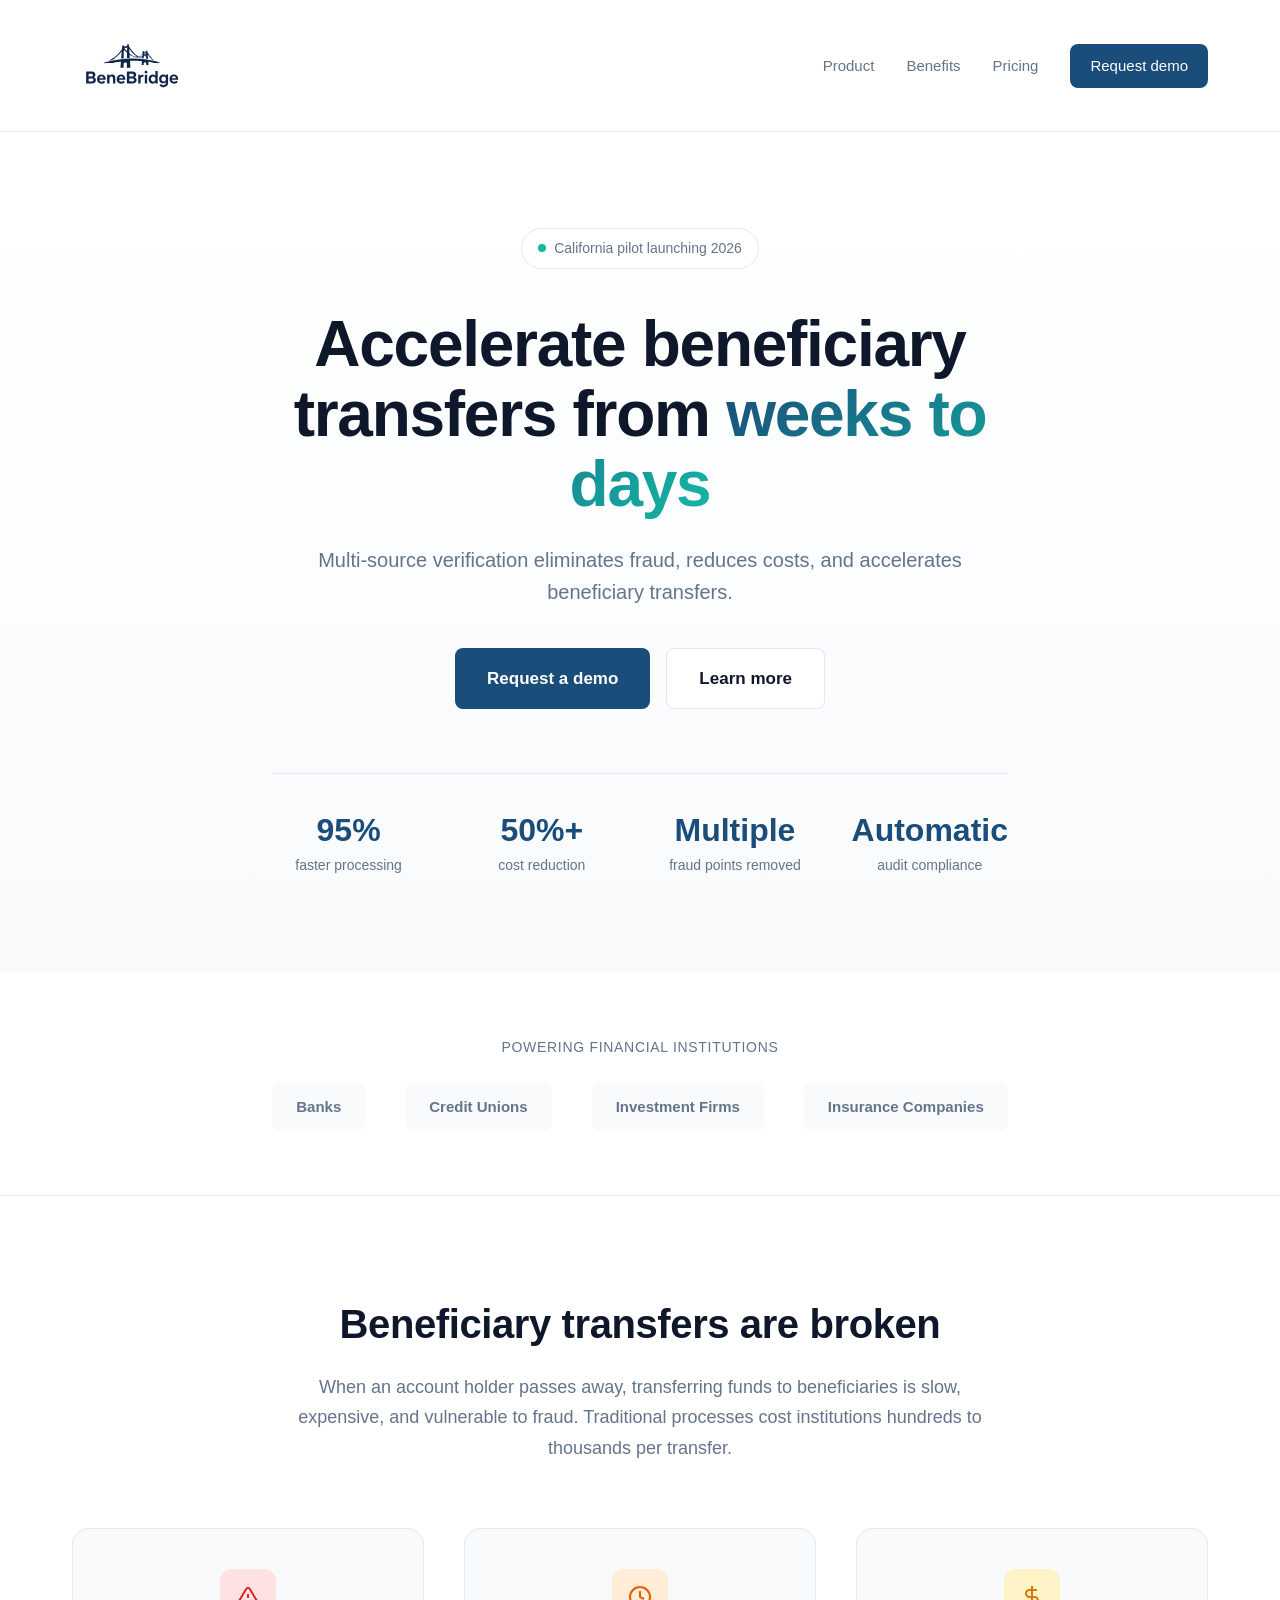
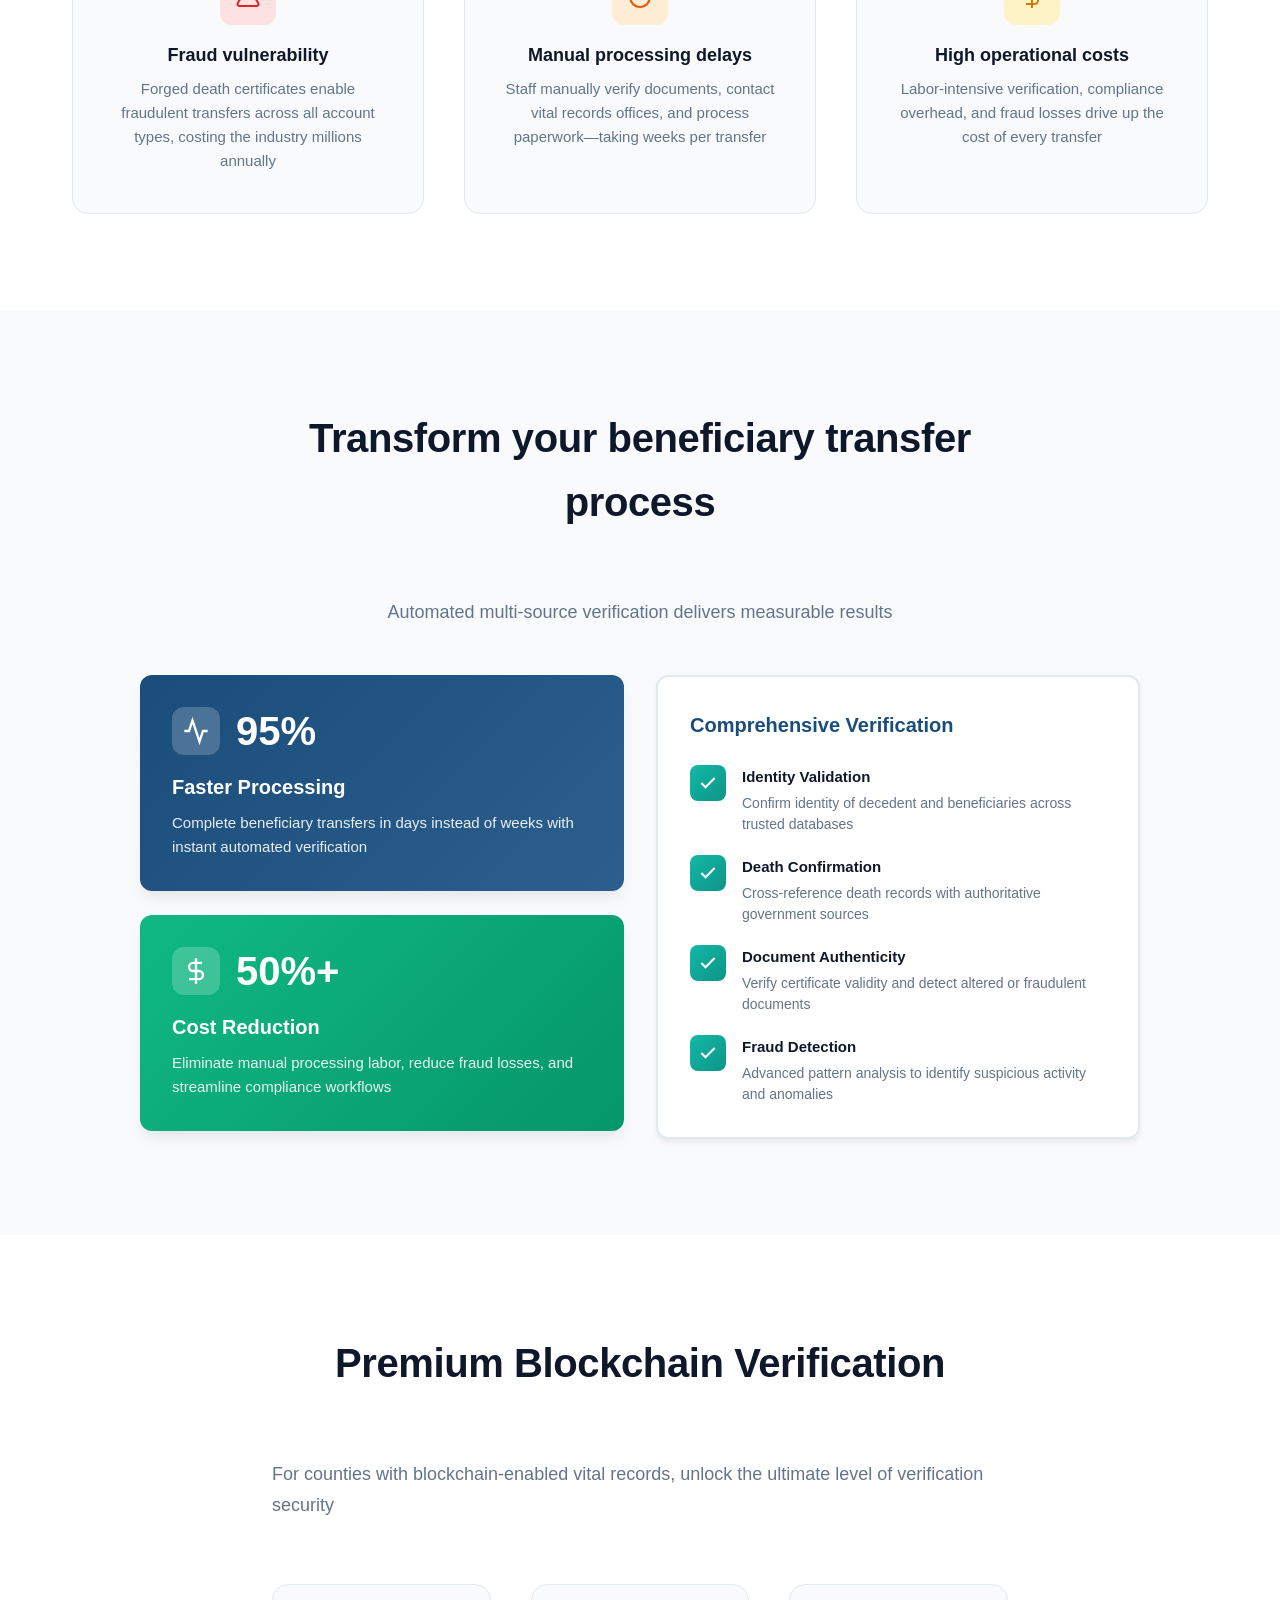
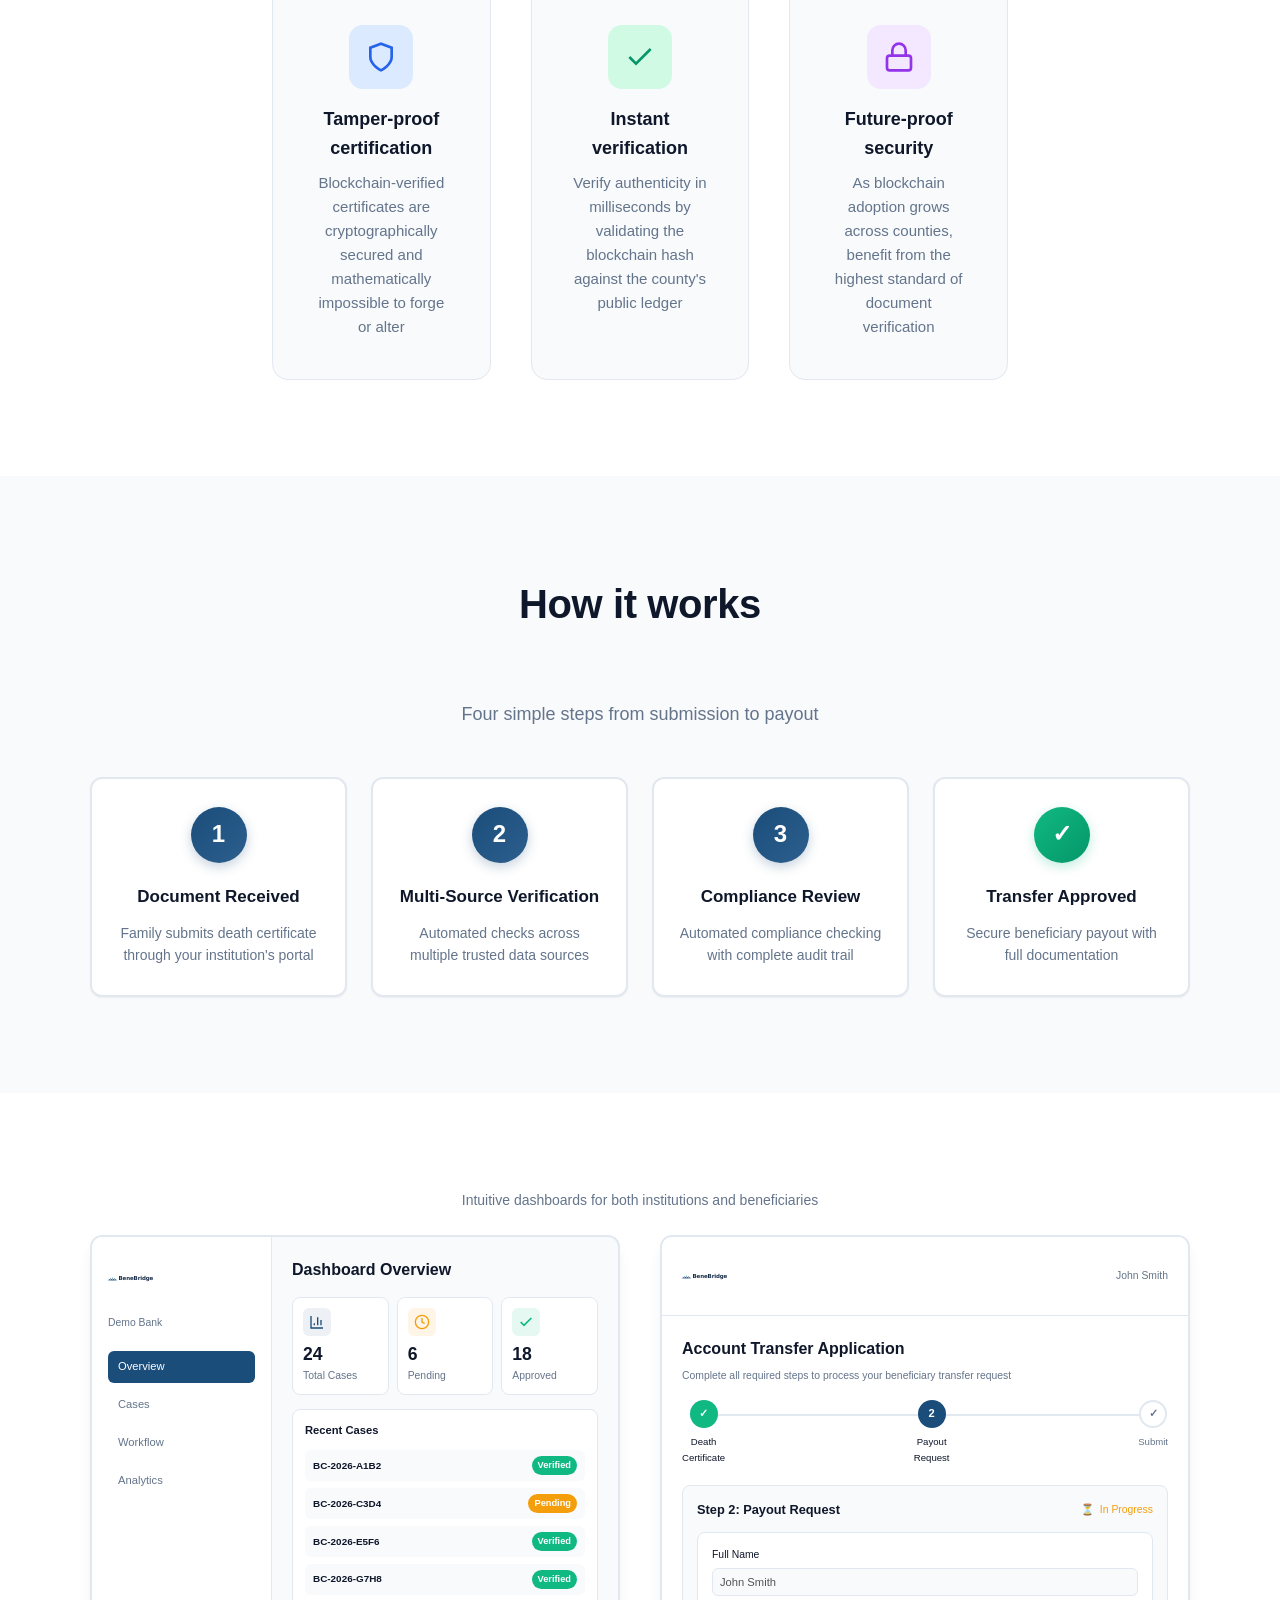
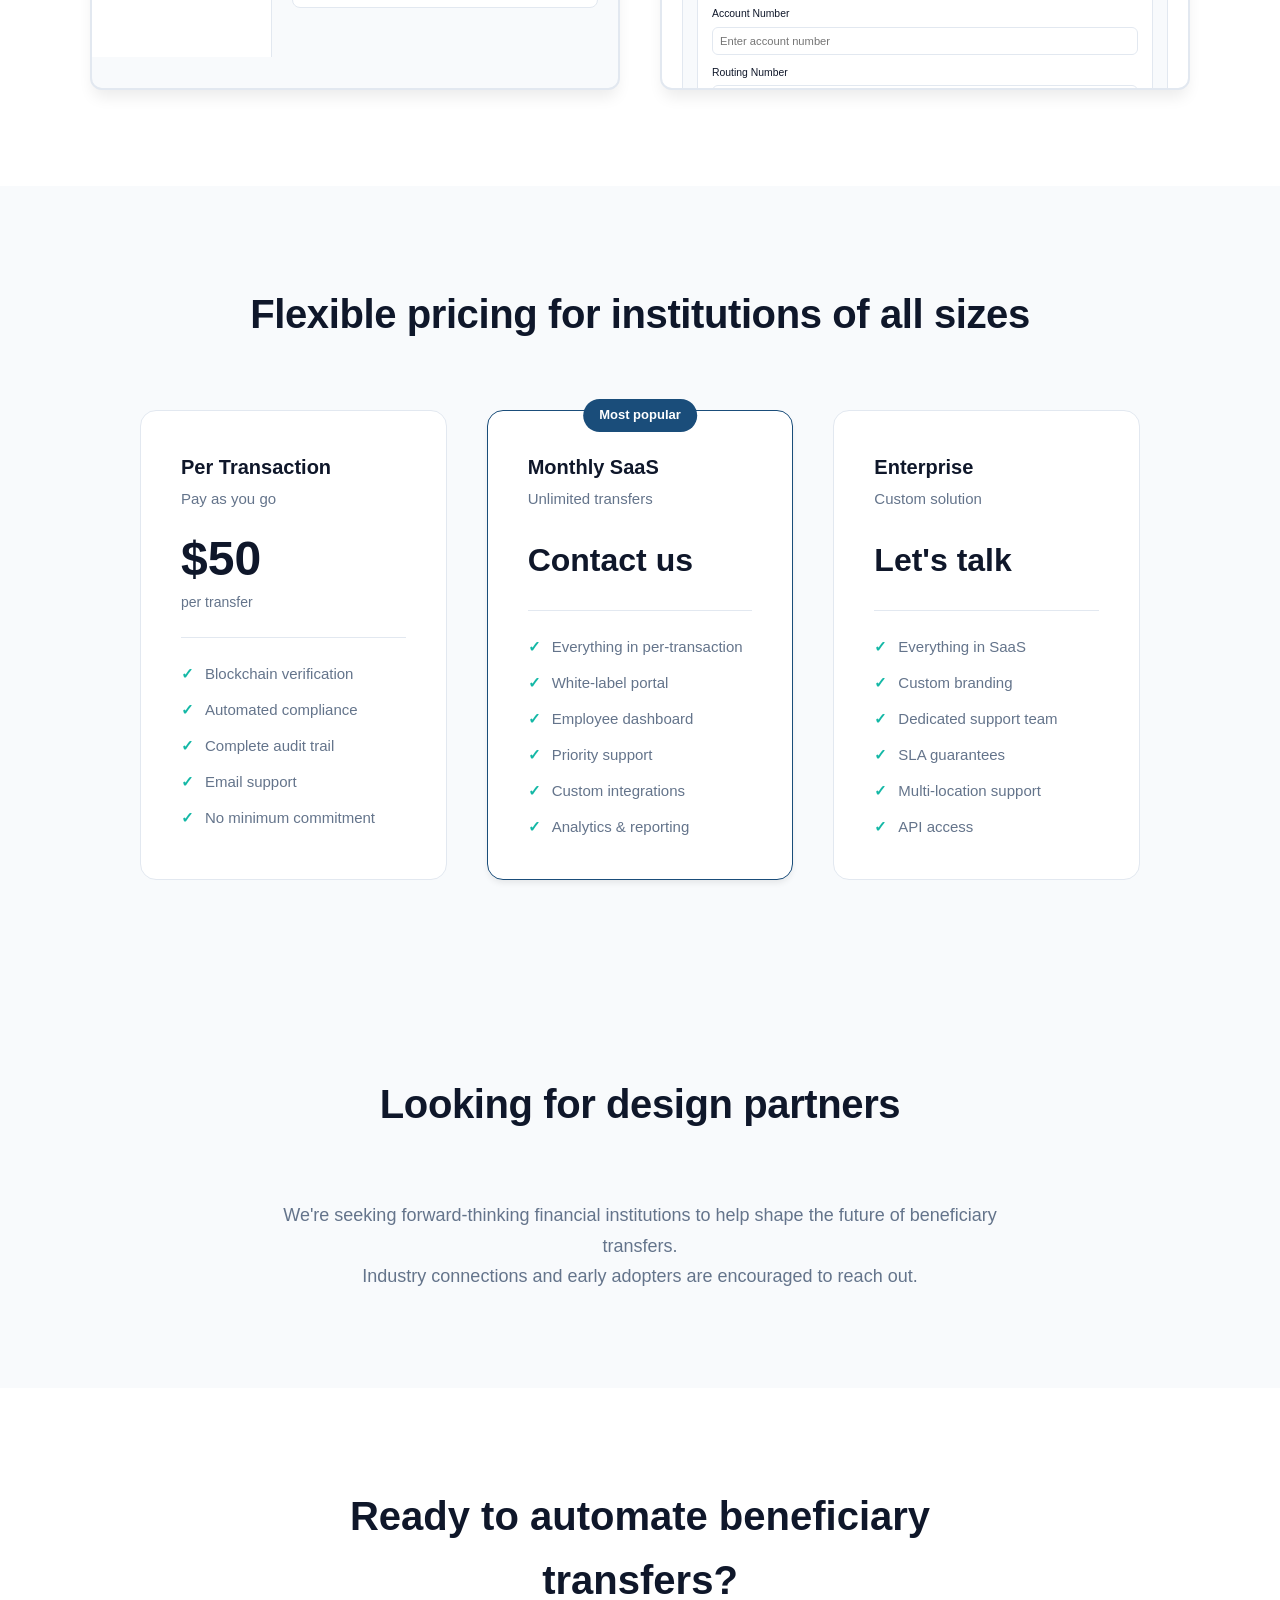
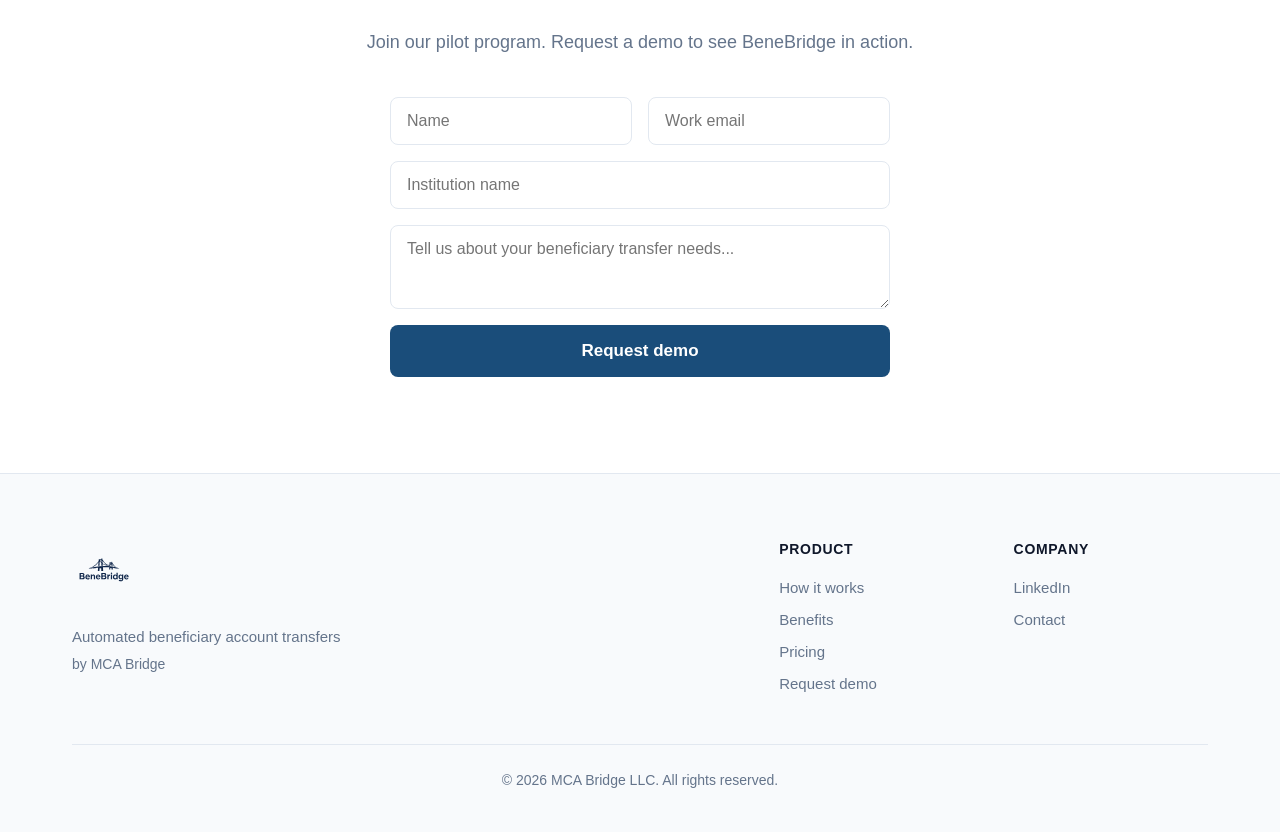
==== index.html @ 6b5f4aaf "Add mobile responsiveness and fix hero stats layout - Increased hero stats max-width to 1000px to ke" ====
<!DOCTYPE html>
<html lang="en">
<head>
    <meta charset="UTF-8">
    <meta name="viewport" content="width=device-width, initial-scale=1.0">
    <meta name="description" content="BeneBridge automates beneficiary account transfers for financial institutions using blockchain-verified death certificates. Eliminate fraud, reduce costs, accelerate transfers.">
    <title>BeneBridge - Automated Beneficiary Account Transfers</title>
    <link rel="stylesheet" href="style.css">
    <link rel="icon" type="image/svg+xml" href="benebridge-logo.svg">
</head>
<body>
    <!-- Modern Navigation -->
    <nav class="nav">
        <div class="nav-container">
            <a href="/" class="nav-logo">
                <img src="benebridge-full-logo.svg" alt="BeneBridge" height="120">
            </a>
            <div class="nav-links">
                <a href="#product">Product</a>
                <a href="#benefits">Benefits</a>
                <a href="#pricing">Pricing</a>
                <a href="#contact" class="nav-cta">Request demo</a>
            </div>
        </div>
    </nav>

    <!-- Hero Section -->
    <section class="hero">
        <div class="container-narrow">
            <div class="hero-badge">
                <span class="badge-dot"></span>
                California pilot launching 2026
            </div>
            <h1 class="hero-headline">
                Accelerate beneficiary transfers from <span class="gradient-text">weeks to days</span>
            </h1>
            <p class="hero-subheadline">
                Multi-source verification eliminates fraud, reduces costs, and accelerates beneficiary transfers.
            </p>
            <div class="hero-cta">
                <a href="#contact" class="btn btn-primary btn-large">Request a demo</a>
                <a href="#product" class="btn btn-secondary btn-large">Learn more</a>
            </div>

            <!-- Inline stats -->
            <div class="hero-stats">
                <div class="stat-item">
                    <div class="stat-value">95%</div>
                    <div class="stat-label">faster processing</div>
                </div>
                <div class="stat-item">
                    <div class="stat-value">50%+</div>
                    <div class="stat-label">cost reduction</div>
                </div>
                <div class="stat-item">
                    <div class="stat-value">Multiple</div>
                    <div class="stat-label">fraud points removed</div>
                </div>
                <div class="stat-item">
                    <div class="stat-value">Automatic</div>
                    <div class="stat-label">audit compliance</div>
                </div>
            </div>
        </div>
    </section>

    <!-- Social Proof / Logos -->
    <section class="social-proof">
        <div class="container">
            <p class="social-proof-label">Powering financial institutions</p>
            <div class="logo-grid">
                <div class="partner-logo">Banks</div>
                <div class="partner-logo">Credit Unions</div>
                <div class="partner-logo">Investment Firms</div>
                <div class="partner-logo">Insurance Companies</div>
            </div>
        </div>
    </section>

    <!-- Product Section -->
    <section id="product" class="section-product">
        <div class="container">
            <div class="section-header">
                <h2 class="section-title">Beneficiary transfers are broken</h2>
                <p class="section-subtitle">
                    When an account holder passes away, transferring funds to beneficiaries is slow, expensive, and vulnerable to fraud. Traditional processes cost institutions hundreds to thousands per transfer.
                </p>
            </div>

            <div class="feature-grid-modern">
                <div class="feature-modern">
                    <div class="icon-container icon-red">
                        <svg width="24" height="24" viewBox="0 0 24 24" fill="none" stroke="currentColor" stroke-width="2"><path d="M10.29 3.86L1.82 18a2 2 0 001.71 3h16.94a2 2 0 001.71-3L13.71 3.86a2 2 0 00-3.42 0z"/><line x1="12" y1="9" x2="12" y2="13"/><line x1="12" y1="17" x2="12.01" y2="17"/></svg>
                    </div>
                    <h3>Fraud vulnerability</h3>
                    <p>Forged death certificates enable fraudulent transfers across all account types, costing the industry millions annually</p>
                </div>
                <div class="feature-modern">
                    <div class="icon-container icon-orange">
                        <svg width="24" height="24" viewBox="0 0 24 24" fill="none" stroke="currentColor" stroke-width="2"><circle cx="12" cy="12" r="10"/><polyline points="12 6 12 12 16 14"/></svg>
                    </div>
                    <h3>Manual processing delays</h3>
                    <p>Staff manually verify documents, contact vital records offices, and process paperwork—taking weeks per transfer</p>
                </div>
                <div class="feature-modern">
                    <div class="icon-container icon-yellow">
                        <svg width="24" height="24" viewBox="0 0 24 24" fill="none" stroke="currentColor" stroke-width="2"><line x1="12" y1="1" x2="12" y2="23"/><path d="M17 5H9.5a3.5 3.5 0 000 7h5a3.5 3.5 0 010 7H6"/></svg>
                    </div>
                    <h3>High operational costs</h3>
                    <p>Labor-intensive verification, compliance overhead, and fraud losses drive up the cost of every transfer</p>
                </div>
            </div>
        </div>
    </section>


    <!-- Benefits Section -->
    <section id="benefits" class="section-how" style="background: #f8fafc;">
        <div class="container">
            <div style="text-align: center; max-width: 800px; margin: 0 auto 3rem;">
                <h2 class="section-title-center">Transform your beneficiary transfer process</h2>
                <p style="color: var(--color-text-secondary); font-size: 1.125rem; margin-top: 1rem;">Automated multi-source verification delivers measurable results</p>
            </div>

            <!-- Two-column benefits layout -->
            <div style="display: grid; grid-template-columns: 1fr 1fr; gap: 2rem; max-width: 1000px; margin: 0 auto;" class="benefits-two-col">
                <!-- Left column - Large stat cards -->
                <div style="display: flex; flex-direction: column; gap: 1.5rem;">
                    <div style="background: linear-gradient(135deg, #1a4d7a 0%, #2c5f8d 100%); padding: 2rem; border-radius: 12px; color: white; box-shadow: var(--shadow-lg);">
                        <div style="display: flex; align-items: center; gap: 1rem; margin-bottom: 1rem;">
                            <div style="width: 48px; height: 48px; background: rgba(255, 255, 255, 0.2); border-radius: 12px; display: flex; align-items: center; justify-content: center;">
                                <svg width="28" height="28" viewBox="0 0 24 24" fill="none" stroke="white" stroke-width="2">
                                    <polyline points="22 12 18 12 15 21 9 3 6 12 2 12"/>
                                </svg>
                            </div>
                            <div style="font-size: 2.5rem; font-weight: 700; line-height: 1;">95%</div>
                        </div>
                        <h3 style="font-size: 1.25rem; font-weight: 600; margin-bottom: 0.5rem;">Faster Processing</h3>
                        <p style="color: rgba(255, 255, 255, 0.9); font-size: 0.9375rem;">Complete beneficiary transfers in days instead of weeks with instant automated verification</p>
                    </div>

                    <div style="background: linear-gradient(135deg, #10b981 0%, #059669 100%); padding: 2rem; border-radius: 12px; color: white; box-shadow: var(--shadow-lg);">
                        <div style="display: flex; align-items: center; gap: 1rem; margin-bottom: 1rem;">
                            <div style="width: 48px; height: 48px; background: rgba(255, 255, 255, 0.2); border-radius: 12px; display: flex; align-items: center; justify-content: center;">
                                <svg width="28" height="28" viewBox="0 0 24 24" fill="none" stroke="white" stroke-width="2">
                                    <line x1="12" y1="1" x2="12" y2="23"/><path d="M17 5H9.5a3.5 3.5 0 000 7h5a3.5 3.5 0 010 7H6"/>
                                </svg>
                            </div>
                            <div style="font-size: 2.5rem; font-weight: 700; line-height: 1;">50%+</div>
                        </div>
                        <h3 style="font-size: 1.25rem; font-weight: 600; margin-bottom: 0.5rem;">Cost Reduction</h3>
                        <p style="color: rgba(255, 255, 255, 0.9); font-size: 0.9375rem;">Eliminate manual processing labor, reduce fraud losses, and streamline compliance workflows</p>
                    </div>
                </div>

                <!-- Right column - Feature breakdown -->
                <div style="background: white; border: 2px solid var(--color-border); border-radius: 12px; padding: 2rem; box-shadow: var(--shadow-md);">
                    <h3 style="font-size: 1.25rem; font-weight: 700; color: var(--color-primary); margin-bottom: 1.5rem;">Comprehensive Verification</h3>
                    <div style="display: flex; flex-direction: column; gap: 1.25rem;">
                        <div style="display: flex; gap: 1rem;">
                            <div style="flex-shrink: 0; width: 36px; height: 36px; background: linear-gradient(135deg, #14b8a6 0%, #0d9488 100%); border-radius: 8px; display: flex; align-items: center; justify-content: center;">
                                <svg width="20" height="20" viewBox="0 0 24 24" fill="none" stroke="white" stroke-width="2.5">
                                    <polyline points="20 6 9 17 4 12"/>
                                </svg>
                            </div>
                            <div>
                                <h4 style="font-size: 0.9375rem; font-weight: 600; color: var(--color-text); margin-bottom: 0.25rem;">Identity Validation</h4>
                                <p style="font-size: 0.875rem; color: var(--color-text-secondary); line-height: 1.5;">Confirm identity of decedent and beneficiaries across trusted databases</p>
                            </div>
                        </div>
                        <div style="display: flex; gap: 1rem;">
                            <div style="flex-shrink: 0; width: 36px; height: 36px; background: linear-gradient(135deg, #14b8a6 0%, #0d9488 100%); border-radius: 8px; display: flex; align-items: center; justify-content: center;">
                                <svg width="20" height="20" viewBox="0 0 24 24" fill="none" stroke="white" stroke-width="2.5">
                                    <polyline points="20 6 9 17 4 12"/>
                                </svg>
                            </div>
                            <div>
                                <h4 style="font-size: 0.9375rem; font-weight: 600; color: var(--color-text); margin-bottom: 0.25rem;">Death Confirmation</h4>
                                <p style="font-size: 0.875rem; color: var(--color-text-secondary); line-height: 1.5;">Cross-reference death records with authoritative government sources</p>
                            </div>
                        </div>
                        <div style="display: flex; gap: 1rem;">
                            <div style="flex-shrink: 0; width: 36px; height: 36px; background: linear-gradient(135deg, #14b8a6 0%, #0d9488 100%); border-radius: 8px; display: flex; align-items: center; justify-content: center;">
                                <svg width="20" height="20" viewBox="0 0 24 24" fill="none" stroke="white" stroke-width="2.5">
                                    <polyline points="20 6 9 17 4 12"/>
                                </svg>
                            </div>
                            <div>
                                <h4 style="font-size: 0.9375rem; font-weight: 600; color: var(--color-text); margin-bottom: 0.25rem;">Document Authenticity</h4>
                                <p style="font-size: 0.875rem; color: var(--color-text-secondary); line-height: 1.5;">Verify certificate validity and detect altered or fraudulent documents</p>
                            </div>
                        </div>
                        <div style="display: flex; gap: 1rem;">
                            <div style="flex-shrink: 0; width: 36px; height: 36px; background: linear-gradient(135deg, #14b8a6 0%, #0d9488 100%); border-radius: 8px; display: flex; align-items: center; justify-content: center;">
                                <svg width="20" height="20" viewBox="0 0 24 24" fill="none" stroke="white" stroke-width="2.5">
                                    <polyline points="20 6 9 17 4 12"/>
                                </svg>
                            </div>
                            <div>
                                <h4 style="font-size: 0.9375rem; font-weight: 600; color: var(--color-text); margin-bottom: 0.25rem;">Fraud Detection</h4>
                                <p style="font-size: 0.875rem; color: var(--color-text-secondary); line-height: 1.5;">Advanced pattern analysis to identify suspicious activity and anomalies</p>
                            </div>
                        </div>
                    </div>
                </div>
            </div>
        </div>
    </section>

    <!-- Premium Blockchain Section -->
    <section class="section-how">
        <div class="container-narrow">
            <h2 class="section-title-center">Premium Blockchain Verification</h2>
            <p class="section-subtitle-center" style="margin-bottom: var(--space-xl);">
                For counties with blockchain-enabled vital records, unlock the ultimate level of verification security
            </p>
            <div class="benefits-grid-3col">
                <div class="benefit-card">
                    <div class="icon-container-lg icon-blue">
                        <svg width="32" height="32" viewBox="0 0 24 24" fill="none" stroke="currentColor" stroke-width="2"><path d="M12 22s8-4 8-10V5l-8-3-8 3v7c0 6 8 10 8 10z"/></svg>
                    </div>
                    <h3>Tamper-proof certification</h3>
                    <p>Blockchain-verified certificates are cryptographically secured and mathematically impossible to forge or alter</p>
                </div>
                <div class="benefit-card">
                    <div class="icon-container-lg icon-green">
                        <svg width="32" height="32" viewBox="0 0 24 24" fill="none" stroke="currentColor" stroke-width="2"><polyline points="20 6 9 17 4 12"/></svg>
                    </div>
                    <h3>Instant verification</h3>
                    <p>Verify authenticity in milliseconds by validating the blockchain hash against the county's public ledger</p>
                </div>
                <div class="benefit-card">
                    <div class="icon-container-lg icon-purple">
                        <svg width="32" height="32" viewBox="0 0 24 24" fill="none" stroke="currentColor" stroke-width="2"><rect x="3" y="11" width="18" height="11" rx="2" ry="2"/><path d="M7 11V7a5 5 0 0110 0v4"/></svg>
                    </div>
                    <h3>Future-proof security</h3>
                    <p>As blockchain adoption grows across counties, benefit from the highest standard of document verification</p>
                </div>
            </div>
        </div>
    </section>

    <!-- How It Works -->
    <section class="section-workflow">
        <div class="container">
            <h2 class="section-title-center">How it works</h2>
            <p style="text-align: center; color: var(--color-text-secondary); font-size: 1.125rem; margin: 1rem auto 3rem; max-width: 700px;">Four simple steps from submission to payout</p>

            <div style="display: grid; grid-template-columns: repeat(4, 1fr); gap: 1.5rem; max-width: 1100px; margin: 0 auto;" class="workflow-grid">
                <!-- Step 1 -->
                <div style="background: white; border: 2px solid var(--color-border); border-radius: 12px; padding: 1.75rem 1.5rem; text-align: center; box-shadow: var(--shadow-sm);">
                    <div style="width: 56px; height: 56px; background: linear-gradient(135deg, #1a4d7a 0%, #2c5f8d 100%); color: white; border-radius: 50%; display: flex; align-items: center; justify-content: center; font-size: 1.5rem; font-weight: 700; margin: 0 auto 1.25rem; box-shadow: 0 4px 12px rgba(26, 77, 122, 0.25);">1</div>
                    <h3 style="font-size: 1.0625rem; font-weight: 600; color: var(--color-text); margin-bottom: 0.75rem;">Document Received</h3>
                    <p style="font-size: 0.875rem; color: var(--color-text-secondary); line-height: 1.6;">Family submits death certificate through your institution's portal</p>
                </div>

                <!-- Step 2 -->
                <div style="background: white; border: 2px solid var(--color-border); border-radius: 12px; padding: 1.75rem 1.5rem; text-align: center; box-shadow: var(--shadow-sm);">
                    <div style="width: 56px; height: 56px; background: linear-gradient(135deg, #1a4d7a 0%, #2c5f8d 100%); color: white; border-radius: 50%; display: flex; align-items: center; justify-content: center; font-size: 1.5rem; font-weight: 700; margin: 0 auto 1.25rem; box-shadow: 0 4px 12px rgba(26, 77, 122, 0.25);">2</div>
                    <h3 style="font-size: 1.0625rem; font-weight: 600; color: var(--color-text); margin-bottom: 0.75rem;">Multi-Source Verification</h3>
                    <p style="font-size: 0.875rem; color: var(--color-text-secondary); line-height: 1.6;">Automated checks across multiple trusted data sources</p>
                </div>

                <!-- Step 3 -->
                <div style="background: white; border: 2px solid var(--color-border); border-radius: 12px; padding: 1.75rem 1.5rem; text-align: center; box-shadow: var(--shadow-sm);">
                    <div style="width: 56px; height: 56px; background: linear-gradient(135deg, #1a4d7a 0%, #2c5f8d 100%); color: white; border-radius: 50%; display: flex; align-items: center; justify-content: center; font-size: 1.5rem; font-weight: 700; margin: 0 auto 1.25rem; box-shadow: 0 4px 12px rgba(26, 77, 122, 0.25);">3</div>
                    <h3 style="font-size: 1.0625rem; font-weight: 600; color: var(--color-text); margin-bottom: 0.75rem;">Compliance Review</h3>
                    <p style="font-size: 0.875rem; color: var(--color-text-secondary); line-height: 1.6;">Automated compliance checking with complete audit trail</p>
                </div>

                <!-- Step 4 -->
                <div style="background: white; border: 2px solid var(--color-border); border-radius: 12px; padding: 1.75rem 1.5rem; text-align: center; box-shadow: var(--shadow-sm);">
                    <div style="width: 56px; height: 56px; background: linear-gradient(135deg, #10b981 0%, #059669 100%); color: white; border-radius: 50%; display: flex; align-items: center; justify-content: center; font-size: 1.5rem; font-weight: 700; margin: 0 auto 1.25rem; box-shadow: 0 4px 12px rgba(16, 185, 129, 0.25);">✓</div>
                    <h3 style="font-size: 1.0625rem; font-weight: 600; color: var(--color-text); margin-bottom: 0.75rem;">Transfer Approved</h3>
                    <p style="font-size: 0.875rem; color: var(--color-text-secondary); line-height: 1.6;">Secure beneficiary payout with full documentation</p>
                </div>
            </div>
        </div>
    </section>

    <!-- Dashboard Preview Section -->
    <section style="background: white; padding: var(--space-2xl) 0;">
        <div class="container">
            <p style="text-align: center; color: var(--color-text-secondary); font-size: 0.875rem; margin-bottom: 24px;">Intuitive dashboards for both institutions and beneficiaries</p>
                <div style="display: grid; grid-template-columns: 1fr 1fr; gap: 40px; max-width: 1100px; margin: 0 auto;" class="dashboard-preview-grid">

                    <!-- Institution Dashboard Preview -->
                    <div style="background: #f8fafc; border: 2px solid var(--color-border); border-radius: 12px; overflow: hidden; box-shadow: var(--shadow-lg);">
                        <!-- Sidebar -->
                        <div style="display: flex; height: 420px;">
                            <div style="width: 180px; background: white; border-right: 1px solid var(--color-border); padding: 16px; display: flex; flex-direction: column;">
                                <div style="margin-bottom: 20px;">
                                    <img src="benebridge-logo.svg" alt="Logo" style="width: 50px; height: 50px; margin-bottom: 4px;">
                                    <div style="font-size: 0.65rem; color: #64748b;">Demo Bank</div>
                                </div>
                                <div style="flex: 1; display: flex; flex-direction: column; gap: 6px;">
                                    <div style="padding: 7px 10px; background: #1a4d7a; color: white; border-radius: 6px; font-size: 0.7rem; font-weight: 500;">Overview</div>
                                    <div style="padding: 7px 10px; color: #64748b; font-size: 0.7rem;">Cases</div>
                                    <div style="padding: 7px 10px; color: #64748b; font-size: 0.7rem;">Workflow</div>
                                    <div style="padding: 7px 10px; color: #64748b; font-size: 0.7rem;">Analytics</div>
                                </div>
                            </div>

                            <!-- Main Content -->
                            <div style="flex: 1; padding: 20px; overflow: hidden;">
                                <h4 style="font-size: 1rem; font-weight: 700; color: var(--color-text); margin-bottom: 14px;">Dashboard Overview</h4>

                                <!-- Stats Grid -->
                                <div style="display: grid; grid-template-columns: 1fr 1fr 1fr; gap: 8px; margin-bottom: 14px;">
                                    <div style="background: white; padding: 10px; border-radius: 8px; border: 1px solid var(--color-border);">
                                        <div style="display: flex; align-items: center; gap: 6px; margin-bottom: 4px;">
                                            <div style="width: 28px; height: 28px; background: rgba(26, 77, 122, 0.08); border-radius: 6px; display: flex; align-items: center; justify-content: center;">
                                                <svg width="16" height="16" viewBox="0 0 24 24" fill="none" stroke="#1a4d7a" stroke-width="2">
                                                    <path d="M3 3v18h18"/><path d="M18 17V9"/><path d="M13 17V5"/><path d="M8 17v-3"/>
                                                </svg>
                                            </div>
                                        </div>
                                        <div style="font-size: 1.1rem; font-weight: 700; color: var(--color-text);">24</div>
                                        <div style="font-size: 0.65rem; color: var(--color-text-secondary);">Total Cases</div>
                                    </div>
                                    <div style="background: white; padding: 10px; border-radius: 8px; border: 1px solid var(--color-border);">
                                        <div style="display: flex; align-items: center; gap: 6px; margin-bottom: 4px;">
                                            <div style="width: 28px; height: 28px; background: rgba(245, 158, 11, 0.1); border-radius: 6px; display: flex; align-items: center; justify-content: center;">
                                                <svg width="16" height="16" viewBox="0 0 24 24" fill="none" stroke="#f59e0b" stroke-width="2">
                                                    <circle cx="12" cy="12" r="10"/><polyline points="12 6 12 12 16 14"/>
                                                </svg>
                                            </div>
                                        </div>
                                        <div style="font-size: 1.1rem; font-weight: 700; color: var(--color-text);">6</div>
                                        <div style="font-size: 0.65rem; color: var(--color-text-secondary);">Pending</div>
                                    </div>
                                    <div style="background: white; padding: 10px; border-radius: 8px; border: 1px solid var(--color-border);">
                                        <div style="display: flex; align-items: center; gap: 6px; margin-bottom: 4px;">
                                            <div style="width: 28px; height: 28px; background: rgba(16, 185, 129, 0.1); border-radius: 6px; display: flex; align-items: center; justify-content: center;">
                                                <svg width="16" height="16" viewBox="0 0 24 24" fill="none" stroke="#10b981" stroke-width="2.5">
                                                    <polyline points="20 6 9 17 4 12"/>
                                                </svg>
                                            </div>
                                        </div>
                                        <div style="font-size: 1.1rem; font-weight: 700; color: var(--color-text);">18</div>
                                        <div style="font-size: 0.65rem; color: var(--color-text-secondary);">Approved</div>
                                    </div>
                                </div>

                                <!-- Case List -->
                                <div style="background: white; border: 1px solid var(--color-border); border-radius: 8px; padding: 12px;">
                                    <div style="font-size: 0.7rem; font-weight: 600; color: var(--color-text); margin-bottom: 10px;">Recent Cases</div>
                                    <div style="display: flex; flex-direction: column; gap: 7px;">
                                        <div style="padding: 6px 8px; background: var(--color-bg-secondary); border-radius: 6px; display: flex; justify-content: space-between; align-items: center; gap: 8px;">
                                            <div style="font-size: 0.62rem; font-weight: 600; color: var(--color-text); white-space: nowrap; overflow: hidden; text-overflow: ellipsis; flex-shrink: 1;">BC-2026-A1B2</div>
                                            <div style="background: #10b981; color: white; padding: 2px 6px; border-radius: 10px; font-size: 0.58rem; font-weight: 600; white-space: nowrap; flex-shrink: 0;">Verified</div>
                                        </div>
                                        <div style="padding: 6px 8px; background: var(--color-bg-secondary); border-radius: 6px; display: flex; justify-content: space-between; align-items: center; gap: 8px;">
                                            <div style="font-size: 0.62rem; font-weight: 600; color: var(--color-text); white-space: nowrap; overflow: hidden; text-overflow: ellipsis; flex-shrink: 1;">BC-2026-C3D4</div>
                                            <div style="background: #f59e0b; color: white; padding: 2px 6px; border-radius: 10px; font-size: 0.58rem; font-weight: 600; white-space: nowrap; flex-shrink: 0;">Pending</div>
                                        </div>
                                        <div style="padding: 6px 8px; background: var(--color-bg-secondary); border-radius: 6px; display: flex; justify-content: space-between; align-items: center; gap: 8px;">
                                            <div style="font-size: 0.62rem; font-weight: 600; color: var(--color-text); white-space: nowrap; overflow: hidden; text-overflow: ellipsis; flex-shrink: 1;">BC-2026-E5F6</div>
                                            <div style="background: #10b981; color: white; padding: 2px 6px; border-radius: 10px; font-size: 0.58rem; font-weight: 600; white-space: nowrap; flex-shrink: 0;">Verified</div>
                                        </div>
                                        <div style="padding: 6px 8px; background: var(--color-bg-secondary); border-radius: 6px; display: flex; justify-content: space-between; align-items: center; gap: 8px;">
                                            <div style="font-size: 0.62rem; font-weight: 600; color: var(--color-text); white-space: nowrap; overflow: hidden; text-overflow: ellipsis; flex-shrink: 1;">BC-2026-G7H8</div>
                                            <div style="background: #10b981; color: white; padding: 2px 6px; border-radius: 10px; font-size: 0.58rem; font-weight: 600; white-space: nowrap; flex-shrink: 0;">Verified</div>
                                        </div>
                                    </div>
                                </div>
                            </div>
                        </div>
                    </div>

                    <!-- Beneficiary Portal Preview -->
                    <div style="background: white; border: 2px solid var(--color-border); border-radius: 12px; overflow: hidden; box-shadow: var(--shadow-lg);">
                        <!-- Header -->
                        <div style="background: white; border-bottom: 1px solid var(--color-border); padding: 14px 20px; display: flex; justify-content: space-between; align-items: center;">
                            <img src="benebridge-logo.svg" alt="Logo" style="width: 50px; height: 50px;">
                            <div style="font-size: 0.65rem; color: var(--color-text-secondary);">John Smith</div>
                        </div>

                        <!-- Main Content -->
                        <div style="padding: 20px; height: 372px; overflow: hidden;">
                            <h4 style="font-size: 1rem; font-weight: 700; color: var(--color-text); margin-bottom: 6px;">Account Transfer Application</h4>
                            <p style="font-size: 0.65rem; color: var(--color-text-secondary); margin-bottom: 16px;">Complete all required steps to process your beneficiary transfer request</p>

                            <!-- Progress Steps -->
                            <div style="display: flex; justify-content: space-between; margin-bottom: 20px; position: relative;">
                                <div style="position: absolute; top: 14px; left: 16px; right: 16px; height: 2px; background: var(--color-border); z-index: 0;"></div>
                                <div style="display: flex; flex-direction: column; align-items: center; position: relative; z-index: 1;">
                                    <div style="width: 28px; height: 28px; background: #10b981; border-radius: 50%; display: flex; align-items: center; justify-content: center; color: white; font-size: 0.7rem; font-weight: 600; margin-bottom: 6px;">✓</div>
                                    <div style="font-size: 0.6rem; color: var(--color-text); text-align: center; font-weight: 500;">Death<br>Certificate</div>
                                </div>
                                <div style="display: flex; flex-direction: column; align-items: center; position: relative; z-index: 1;">
                                    <div style="width: 28px; height: 28px; background: #1a4d7a; border-radius: 50%; display: flex; align-items: center; justify-content: center; color: white; font-size: 0.7rem; font-weight: 600; margin-bottom: 6px;">2</div>
                                    <div style="font-size: 0.6rem; color: var(--color-text); text-align: center; font-weight: 500;">Payout<br>Request</div>
                                </div>
                                <div style="display: flex; flex-direction: column; align-items: center; position: relative; z-index: 1;">
                                    <div style="width: 28px; height: 28px; background: white; border: 2px solid var(--color-border); border-radius: 50%; display: flex; align-items: center; justify-content: center; color: var(--color-text-secondary); font-size: 0.7rem; font-weight: 600; margin-bottom: 6px;">✓</div>
                                    <div style="font-size: 0.6rem; color: var(--color-text-secondary); text-align: center;">Submit</div>
                                </div>
                            </div>

                            <!-- Form Section -->
                            <div style="background: var(--color-bg-secondary); border: 1px solid var(--color-border); border-radius: 8px; padding: 14px;">
                                <div style="display: flex; justify-content: space-between; align-items: center; margin-bottom: 12px;">
                                    <div style="font-size: 0.8rem; font-weight: 600; color: var(--color-text);">Step 2: Payout Request</div>
                                    <div style="display: flex; align-items: center; gap: 6px; color: #f59e0b; font-size: 0.65rem;">
                                        <span>⏳</span>
                                        <span>In Progress</span>
                                    </div>
                                </div>

                                <!-- Form Fields -->
                                <div style="background: white; border: 1px solid var(--color-border); border-radius: 8px; padding: 14px;">
                                    <div style="margin-bottom: 10px;">
                                        <label style="display: block; font-size: 0.65rem; font-weight: 500; color: var(--color-text); margin-bottom: 4px;">Full Name</label>
                                        <input type="text" value="John Smith" style="width: 100%; padding: 7px; border: 1px solid var(--color-border); border-radius: 6px; font-size: 0.7rem; background: var(--color-bg-secondary);" disabled>
                                    </div>
                                    <div style="margin-bottom: 10px;">
                                        <label style="display: block; font-size: 0.65rem; font-weight: 500; color: var(--color-text); margin-bottom: 4px;">Account Number</label>
                                        <input type="text" placeholder="Enter account number" style="width: 100%; padding: 7px; border: 1px solid var(--color-border); border-radius: 6px; font-size: 0.7rem;">
                                    </div>
                                    <div style="margin-bottom: 10px;">
                                        <label style="display: block; font-size: 0.65rem; font-weight: 500; color: var(--color-text); margin-bottom: 4px;">Routing Number</label>
                                        <input type="text" placeholder="Enter routing number" style="width: 100%; padding: 7px; border: 1px solid var(--color-border); border-radius: 6px; font-size: 0.7rem;">
                                    </div>
                                    <button style="width: 100%; background: #1a4d7a; color: white; border: none; padding: 8px; border-radius: 6px; font-size: 0.7rem; font-weight: 600; margin-top: 6px;">Continue</button>
                                </div>
                            </div>
                        </div>
                    </div>
                </div>
            </div>
        </div>
    </section>

    <!-- Pricing -->
    <section id="pricing" class="section-pricing">
        <div class="container">
            <h2 class="section-title-center">Flexible pricing for institutions of all sizes</h2>
            <div class="pricing-modern">
                <div class="price-card">
                    <div class="price-header">
                        <h3>Per Transaction</h3>
                        <p class="price-description">Pay as you go</p>
                    </div>
                    <div class="price-amount">
                        <span class="price-number">$50</span>
                        <span class="price-period">per transfer</span>
                    </div>
                    <ul class="price-features">
                        <li>Blockchain verification</li>
                        <li>Automated compliance</li>
                        <li>Complete audit trail</li>
                        <li>Email support</li>
                        <li>No minimum commitment</li>
                    </ul>
                </div>

                <div class="price-card price-card-featured">
                    <div class="price-badge">Most popular</div>
                    <div class="price-header">
                        <h3>Monthly SaaS</h3>
                        <p class="price-description">Unlimited transfers</p>
                    </div>
                    <div class="price-amount">
                        <span class="price-number-custom">Contact us</span>
                    </div>
                    <ul class="price-features">
                        <li>Everything in per-transaction</li>
                        <li>White-label portal</li>
                        <li>Employee dashboard</li>
                        <li>Priority support</li>
                        <li>Custom integrations</li>
                        <li>Analytics & reporting</li>
                    </ul>
                </div>

                <div class="price-card">
                    <div class="price-header">
                        <h3>Enterprise</h3>
                        <p class="price-description">Custom solution</p>
                    </div>
                    <div class="price-amount">
                        <span class="price-number-custom">Let's talk</span>
                    </div>
                    <ul class="price-features">
                        <li>Everything in SaaS</li>
                        <li>Custom branding</li>
                        <li>Dedicated support team</li>
                        <li>SLA guarantees</li>
                        <li>Multi-location support</li>
                        <li>API access</li>
                    </ul>
                </div>
            </div>
        </div>
    </section>

    <!-- Design Partners Section -->
    <section class="section-partners">
        <div class="container-narrow">
            <h2 class="section-title-center">Looking for design partners</h2>
            <p class="section-subtitle-center">
                We're seeking forward-thinking financial institutions to help shape the future of beneficiary transfers.<br>
                Industry connections and early adopters are encouraged to reach out.
            </p>
        </div>
    </section>

    <!-- CTA Section -->
    <section id="contact" class="section-cta">
        <div class="container-narrow">
            <div class="cta-content">
                <h2>Ready to automate beneficiary transfers?</h2>
                <p>Join our pilot program. Request a demo to see BeneBridge in action.</p>
                <form class="contact-form-modern" id="contactForm" name="contact" netlify>
                    <input type="hidden" name="form-name" value="contact">
                    <div class="form-grid">
                        <input type="text" name="name" placeholder="Name" required>
                        <input type="email" name="email" placeholder="Work email" required>
                    </div>
                    <input type="text" name="institution" placeholder="Institution name" required>
                    <textarea name="message" placeholder="Tell us about your beneficiary transfer needs..." rows="3"></textarea>
                    <button type="submit" class="btn btn-primary btn-large btn-full">Request demo</button>
                </form>
                <div id="formSuccess" class="form-success" style="display: none;">
                    ✓ Thank you! We'll be in touch soon.
                </div>
            </div>
        </div>
    </section>

    <!-- Footer -->
    <footer class="footer-modern">
        <div class="container">
            <div class="footer-grid">
                <div class="footer-brand">
                    <img src="benebridge-full-logo.svg" alt="BeneBridge" height="64">
                    <p>Automated beneficiary account transfers</p>
                    <p class="footer-company">by MCA Bridge</p>
                </div>
                <div class="footer-links-group">
                    <div class="footer-column">
                        <h4>Product</h4>
                        <a href="#product">How it works</a>
                        <a href="#benefits">Benefits</a>
                        <a href="#pricing">Pricing</a>
                        <a href="#contact">Request demo</a>
                    </div>
                    <div class="footer-column">
                        <h4>Company</h4>
                        <a href="https://www.linkedin.com/company/benebridge" target="_blank">LinkedIn</a>
                        <a href="mailto:daniel.allen@benebridge.io">Contact</a>
                    </div>
                </div>
            </div>
            <div class="footer-bottom">
                <p>&copy; 2026 MCA Bridge LLC. All rights reserved.</p>
            </div>
        </div>
    </footer>

    <script src="script.js"></script>
</body>
</html>
---- style.css ----
/* ========================================
   MODERN RIBBON-STYLE DESIGN
   ======================================== */

/* CSS Reset & Base */
* {
    margin: 0;
    padding: 0;
    box-sizing: border-box;
}

:root {
    /* Colors - Clean & Modern */
    --color-primary: #1a4d7a;
    --color-primary-dark: #0f2f4d;
    --color-accent: #14b8a6;
    --color-accent-light: #5eead4;

    --color-text: #0f172a;
    --color-text-secondary: #64748b;
    --color-bg: #ffffff;
    --color-bg-secondary: #f8fafc;
    --color-border: #e2e8f0;

    /* Typography */
    --font-sans: -apple-system, BlinkMacSystemFont, 'Inter', 'Segoe UI', 'Helvetica Neue', sans-serif;
    --font-mono: 'SF Mono', Monaco, 'Cascadia Code', monospace;

    /* Spacing */
    --space-xs: 0.5rem;
    --space-sm: 1rem;
    --space-md: 1.5rem;
    --space-lg: 2.5rem;
    --space-xl: 4rem;
    --space-2xl: 6rem;

    /* Shadows - Subtle like Ribbon */
    --shadow-sm: 0 1px 2px 0 rgba(0, 0, 0, 0.05);
    --shadow-md: 0 4px 6px -1px rgba(0, 0, 0, 0.08);
    --shadow-lg: 0 10px 15px -3px rgba(0, 0, 0, 0.08);
    --shadow-xl: 0 20px 25px -5px rgba(0, 0, 0, 0.08);
}

html {
    scroll-behavior: smooth;
    -webkit-font-smoothing: antialiased;
    -moz-osx-font-smoothing: grayscale;
}

body {
    font-family: var(--font-sans);
    color: var(--color-text);
    background: var(--color-bg);
    line-height: 1.6;
    font-size: 16px;
}

/* ========================================
   NAVIGATION - Minimal & Clean
   ======================================== */
.nav {
    position: sticky;
    top: 0;
    background: rgba(255, 255, 255, 0.8);
    backdrop-filter: blur(12px);
    border-bottom: 1px solid var(--color-border);
    z-index: 1000;
    padding: 0.35rem 0;
}

.nav-container {
    max-width: 1200px;
    margin: 0 auto;
    padding: 0 2rem;
    display: flex;
    justify-content: space-between;
    align-items: center;
}

.nav-logo img {
    display: block;
}

.nav-links {
    display: flex;
    gap: 2rem;
    align-items: center;
}

.nav-links a {
    color: var(--color-text-secondary);
    text-decoration: none;
    font-size: 0.9375rem;
    font-weight: 500;
    transition: color 0.2s;
}

.nav-links a:hover {
    color: var(--color-text);
}

.nav-cta {
    background: var(--color-primary) !important;
    color: white !important;
    padding: 0.625rem 1.25rem;
    border-radius: 0.5rem;
    transition: all 0.2s;
}

.nav-cta:hover {
    background: var(--color-primary-dark) !important;
    transform: translateY(-1px);
}

/* ========================================
   HERO SECTION - Ribbon Style
   ======================================== */
.hero {
    padding: var(--space-2xl) 0;
    text-align: center;
    background: linear-gradient(180deg, #ffffff 0%, #f8fafc 100%);
}

.container-narrow {
    max-width: 800px;
    margin: 0 auto;
    padding: 0 2rem;
}

.hero-badge {
    display: inline-flex;
    align-items: center;
    gap: 0.5rem;
    background: white;
    border: 1px solid var(--color-border);
    padding: 0.5rem 1rem;
    border-radius: 2rem;
    font-size: 0.875rem;
    color: var(--color-text-secondary);
    margin-bottom: var(--space-lg);
}

.badge-dot {
    width: 8px;
    height: 8px;
    background: var(--color-accent);
    border-radius: 50%;
    animation: pulse 2s ease-in-out infinite;
}

@keyframes pulse {
    0%, 100% { opacity: 1; }
    50% { opacity: 0.5; }
}

.hero-headline {
    font-size: clamp(2.5rem, 5vw, 4rem);
    font-weight: 700;
    line-height: 1.1;
    letter-spacing: -0.02em;
    color: var(--color-text);
    margin-bottom: var(--space-md);
}

.gradient-text {
    background: linear-gradient(135deg, var(--color-primary) 0%, var(--color-accent) 100%);
    -webkit-background-clip: text;
    -webkit-text-fill-color: transparent;
    background-clip: text;
}

.hero-subheadline {
    font-size: 1.25rem;
    line-height: 1.6;
    color: var(--color-text-secondary);
    margin-bottom: var(--space-lg);
}

.hero-cta {
    display: flex;
    gap: 1rem;
    justify-content: center;
    margin-bottom: var(--space-xl);
}

.hero-stats {
    display: grid;
    grid-template-columns: repeat(4, 1fr);
    gap: var(--space-lg);
    max-width: 1000px;
    margin: 0 auto;
    padding-top: var(--space-lg);
    border-top: 1px solid var(--color-border);
}

@media (max-width: 768px) {
    .hero-stats {
        grid-template-columns: repeat(2, 1fr);
        gap: var(--space-md);
        max-width: 100%;
    }
}

.stat-item {
    text-align: center;
}

.stat-value {
    font-size: 2rem;
    font-weight: 700;
    color: var(--color-primary);
    line-height: 1;
}

.stat-label {
    font-size: 0.875rem;
    color: var(--color-text-secondary);
    margin-top: 0.5rem;
}

/* ========================================
   BUTTONS
   ======================================== */
.btn {
    display: inline-flex;
    align-items: center;
    justify-content: center;
    padding: 0.75rem 1.5rem;
    border-radius: 0.5rem;
    font-weight: 600;
    font-size: 1rem;
    text-decoration: none;
    border: none;
    cursor: pointer;
    transition: all 0.2s;
    white-space: nowrap;
}

.btn-large {
    padding: 1rem 2rem;
    font-size: 1.0625rem;
}

.btn-full {
    width: 100%;
}

.btn-primary {
    background: var(--color-primary);
    color: white;
}

.btn-primary:hover {
    background: var(--color-primary-dark);
    transform: translateY(-2px);
    box-shadow: var(--shadow-lg);
}

.btn-secondary {
    background: white;
    color: var(--color-text);
    border: 1px solid var(--color-border);
}

.btn-secondary:hover {
    border-color: var(--color-primary);
    box-shadow: var(--shadow-md);
}

/* ========================================
   SOCIAL PROOF
   ======================================== */
.social-proof {
    padding: var(--space-xl) 0;
    border-bottom: 1px solid var(--color-border);
    background: white;
}

.container {
    max-width: 1200px;
    margin: 0 auto;
    padding: 0 2rem;
}

.social-proof-label {
    text-align: center;
    font-size: 0.875rem;
    color: var(--color-text-secondary);
    margin-bottom: var(--space-md);
    text-transform: uppercase;
    letter-spacing: 0.05em;
}

.logo-grid {
    display: flex;
    justify-content: center;
    align-items: center;
    gap: var(--space-lg);
    flex-wrap: wrap;
}

.partner-logo {
    font-size: 0.9375rem;
    font-weight: 600;
    color: var(--color-text-secondary);
    padding: 0.75rem 1.5rem;
    background: var(--color-bg-secondary);
    border-radius: 0.5rem;
}

/* ========================================
   SECTIONS
   ======================================== */
.section-product {
    padding: var(--space-2xl) 0;
    background: white;
}

.section-header {
    text-align: center;
    max-width: 700px;
    margin: 0 auto var(--space-xl);
}

.section-title {
    font-size: 2.5rem;
    font-weight: 700;
    color: var(--color-text);
    margin-bottom: var(--space-sm);
    letter-spacing: -0.01em;
}

.section-title-center {
    font-size: 2.5rem;
    font-weight: 700;
    color: var(--color-text);
    text-align: center;
    margin-bottom: var(--space-xl);
    letter-spacing: -0.01em;
}

.section-subtitle {
    font-size: 1.125rem;
    color: var(--color-text-secondary);
    line-height: 1.7;
}

.feature-grid-modern {
    display: grid;
    grid-template-columns: repeat(auto-fit, minmax(280px, 1fr));
    gap: var(--space-lg);
}

.feature-modern {
    text-align: center;
    padding: var(--space-lg);
    background: var(--color-bg-secondary);
    border-radius: 1rem;
    border: 1px solid var(--color-border);
    transition: all 0.2s;
}

.feature-modern:hover {
    transform: translateY(-4px);
    box-shadow: var(--shadow-lg);
    border-color: var(--color-accent);
}

/* Icon Containers */
.icon-container {
    width: 56px;
    height: 56px;
    border-radius: 12px;
    display: flex;
    align-items: center;
    justify-content: center;
    margin: 0 auto var(--space-sm);
}

.icon-container-lg {
    width: 64px;
    height: 64px;
    border-radius: 14px;
    display: flex;
    align-items: center;
    justify-content: center;
    margin: 0 auto var(--space-sm);
}

.icon-red {
    background: #fee2e2;
    color: #dc2626;
}

.icon-orange {
    background: #ffedd5;
    color: #ea580c;
}

.icon-yellow {
    background: #fef3c7;
    color: #d97706;
}

.icon-blue {
    background: #dbeafe;
    color: #2563eb;
}

.icon-green {
    background: #d1fae5;
    color: #059669;
}

.icon-purple {
    background: #f3e8ff;
    color: #9333ea;
}

.icon-teal {
    background: #ccfbf1;
    color: #0d9488;
}

.feature-modern h3 {
    font-size: 1.125rem;
    font-weight: 600;
    color: var(--color-text);
    margin-bottom: var(--space-xs);
}

.feature-modern p {
    font-size: 0.9375rem;
    color: var(--color-text-secondary);
    line-height: 1.6;
}

/* ========================================
   SOLUTION SECTION
   ======================================== */
.section-solution {
    padding: var(--space-2xl) 0;
    background: var(--color-bg-secondary);
}

.solution-content {
    display: grid;
    grid-template-columns: 1fr 1fr;
    gap: var(--space-xl);
    align-items: center;
}

.solution-text h2 {
    font-size: 2.5rem;
    font-weight: 700;
    margin-bottom: var(--space-lg);
    color: var(--color-text);
}

.solution-features {
    display: flex;
    flex-direction: column;
    gap: var(--space-md);
}

.solution-feature {
    display: flex;
    gap: 1rem;
    align-items: flex-start;
}

.solution-feature svg {
    flex-shrink: 0;
    margin-top: 0.125rem;
}

.solution-feature strong {
    display: block;
    font-size: 1.0625rem;
    color: var(--color-text);
    margin-bottom: 0.25rem;
}

.solution-feature p {
    font-size: 0.9375rem;
    color: var(--color-text-secondary);
    line-height: 1.6;
}

/* Mockup Card */
.mockup-card {
    background: white;
    border-radius: 1rem;
    overflow: hidden;
    box-shadow: var(--shadow-xl);
    border: 1px solid var(--color-border);
}

.mockup-header {
    background: var(--color-bg-secondary);
    padding: 0.75rem 1rem;
    display: flex;
    gap: 0.5rem;
    border-bottom: 1px solid var(--color-border);
}

.mockup-dot {
    width: 12px;
    height: 12px;
    border-radius: 50%;
    background: var(--color-border);
}

.mockup-content {
    padding: var(--space-lg);
}

.verification-status {
    display: flex;
    align-items: center;
    gap: 1rem;
    margin-bottom: var(--space-md);
    padding-bottom: var(--space-md);
    border-bottom: 1px solid var(--color-border);
}

.status-icon {
    width: 48px;
    height: 48px;
    background: var(--color-accent);
    color: white;
    border-radius: 50%;
    display: flex;
    align-items: center;
    justify-content: center;
    font-size: 1.5rem;
    font-weight: 700;
}

.status-title {
    font-size: 1.125rem;
    font-weight: 600;
    color: var(--color-text);
}

.status-subtitle {
    font-size: 0.875rem;
    color: var(--color-text-secondary);
}

.verification-details {
    display: flex;
    flex-direction: column;
    gap: 0.75rem;
}

.detail-row {
    display: flex;
    justify-content: space-between;
    padding: 0.5rem 0;
    font-size: 0.9375rem;
}

.detail-row span:first-child {
    color: var(--color-text-secondary);
}

.detail-value {
    font-weight: 600;
    color: var(--color-text);
}

.detail-value.highlight {
    color: var(--color-accent);
}

/* ========================================
   BENEFITS SECTION
   ======================================== */
.section-how {
    padding: var(--space-2xl) 0;
    background: white;
}

.benefits-grid {
    display: grid;
    grid-template-columns: repeat(auto-fit, minmax(250px, 1fr));
    gap: var(--space-lg);
    margin-top: var(--space-xl);
}

.benefits-grid-3col {
    display: grid;
    grid-template-columns: repeat(3, 1fr);
    gap: var(--space-lg);
    margin-top: var(--space-xl);
}

@media (max-width: 968px) {
    .benefits-grid-3col {
        grid-template-columns: 1fr;
    }
}

/* Mobile responsiveness for Transform section */
@media (max-width: 768px) {
    .benefits-two-col {
        grid-template-columns: 1fr !important;
        gap: 1.5rem !important;
    }
}

/* Mobile responsiveness for How it works section */
@media (max-width: 768px) {
    .workflow-grid {
        grid-template-columns: 1fr !important;
        gap: 1.25rem !important;
    }
}

/* Mobile responsiveness for Dashboard previews */
@media (max-width: 968px) {
    .dashboard-preview-grid {
        grid-template-columns: 1fr !important;
        gap: 2rem !important;
    }
}

.benefit-card {
    text-align: center;
    padding: var(--space-lg);
    background: var(--color-bg-secondary);
    border-radius: 1rem;
    border: 1px solid var(--color-border);
    transition: all 0.2s;
}

.benefit-card:hover {
    transform: translateY(-4px);
    box-shadow: var(--shadow-lg);
    border-color: var(--color-accent);
}


.benefit-card h3 {
    font-size: 1.125rem;
    font-weight: 600;
    color: var(--color-text);
    margin-bottom: var(--space-xs);
}

.benefit-card p {
    font-size: 0.9375rem;
    color: var(--color-text-secondary);
    line-height: 1.6;
}

/* ========================================
   HOW IT WORKS
   ======================================== */
.section-workflow {
    padding: var(--space-2xl) 0;
    background: var(--color-bg-secondary);
}

.workflow-modern {
    display: flex;
    align-items: center;
    justify-content: space-between;
    gap: var(--space-md);
}

.workflow-step-modern {
    flex: 1;
    text-align: center;
    padding: var(--space-lg);
}

.step-number-modern {
    width: 48px;
    height: 48px;
    background: var(--color-primary);
    color: white;
    border-radius: 50%;
    display: flex;
    align-items: center;
    justify-content: center;
    font-size: 1.25rem;
    font-weight: 700;
    margin: 0 auto var(--space-sm);
}

.workflow-step-modern h3 {
    font-size: 1.0625rem;
    font-weight: 600;
    margin-bottom: 0.5rem;
    color: var(--color-text);
}

.workflow-step-modern p {
    font-size: 0.9375rem;
    color: var(--color-text-secondary);
    line-height: 1.6;
}

.workflow-arrow-modern {
    font-size: 1.5rem;
    color: var(--color-border);
    flex-shrink: 0;
}

/* ========================================
   PRICING - Modern Cards
   ======================================== */
.section-pricing {
    padding: var(--space-2xl) 0;
    background: var(--color-bg-secondary);
}

.pricing-modern {
    display: grid;
    grid-template-columns: repeat(auto-fit, minmax(300px, 1fr));
    gap: var(--space-lg);
    max-width: 1000px;
    margin: 0 auto;
}

.price-card {
    background: white;
    border: 1px solid var(--color-border);
    border-radius: 1rem;
    padding: var(--space-lg);
    position: relative;
    transition: all 0.2s;
}

.price-card:hover {
    transform: translateY(-4px);
    box-shadow: var(--shadow-lg);
}

.price-card-featured {
    border-color: var(--color-primary);
    box-shadow: var(--shadow-md);
}

.price-badge {
    position: absolute;
    top: -12px;
    left: 50%;
    transform: translateX(-50%);
    background: var(--color-primary);
    color: white;
    padding: 0.375rem 1rem;
    border-radius: 2rem;
    font-size: 0.8125rem;
    font-weight: 600;
}

.price-header h3 {
    font-size: 1.25rem;
    font-weight: 600;
    color: var(--color-text);
    margin-bottom: 0.25rem;
}

.price-description {
    font-size: 0.9375rem;
    color: var(--color-text-secondary);
    margin-bottom: var(--space-md);
}

.price-amount {
    margin-bottom: var(--space-md);
    padding-bottom: var(--space-md);
    border-bottom: 1px solid var(--color-border);
}

.price-currency {
    font-size: 1.5rem;
    font-weight: 600;
    color: var(--color-text-secondary);
}

.price-number {
    font-size: 3rem;
    font-weight: 700;
    color: var(--color-text);
    line-height: 1;
}

.price-period {
    display: block;
    font-size: 0.875rem;
    color: var(--color-text-secondary);
    margin-top: 0.5rem;
}

.price-number-custom {
    font-size: 2rem;
    font-weight: 600;
    color: var(--color-text);
}

.price-features {
    list-style: none;
    display: flex;
    flex-direction: column;
    gap: 0.75rem;
}

.price-features li {
    font-size: 0.9375rem;
    color: var(--color-text-secondary);
    padding-left: 1.5rem;
    position: relative;
}

.price-features li::before {
    content: "✓";
    position: absolute;
    left: 0;
    color: var(--color-accent);
    font-weight: 700;
}

/* ========================================
   DESIGN PARTNERS SECTION
   ======================================== */
.section-partners {
    padding: var(--space-2xl) 0;
    background: var(--color-bg-secondary);
    text-align: center;
}

.section-subtitle-center {
    font-size: 1.125rem;
    color: var(--color-text-secondary);
    line-height: 1.7;
    margin-top: var(--space-md);
}

/* ========================================
   CTA SECTION
   ======================================== */
.section-cta {
    padding: var(--space-2xl) 0;
    background: white;
}

.cta-content {
    text-align: center;
}

.cta-content h2 {
    font-size: 2.5rem;
    font-weight: 700;
    margin-bottom: var(--space-sm);
    color: var(--color-text);
}

.cta-content > p {
    font-size: 1.125rem;
    color: var(--color-text-secondary);
    margin-bottom: var(--space-lg);
}

.contact-form-modern {
    max-width: 500px;
    margin: 0 auto;
    display: flex;
    flex-direction: column;
    gap: var(--space-sm);
}

.form-grid {
    display: grid;
    grid-template-columns: 1fr 1fr;
    gap: var(--space-sm);
}

.contact-form-modern input,
.contact-form-modern textarea {
    width: 100%;
    padding: 0.875rem 1rem;
    border: 1px solid var(--color-border);
    border-radius: 0.5rem;
    font-size: 1rem;
    font-family: var(--font-sans);
    transition: all 0.2s;
}

.contact-form-modern input:focus,
.contact-form-modern textarea:focus {
    outline: none;
    border-color: var(--color-primary);
    box-shadow: 0 0 0 3px rgba(26, 77, 122, 0.1);
}

.form-success {
    background: var(--color-accent);
    color: white;
    padding: var(--space-md);
    border-radius: 0.5rem;
    font-weight: 600;
    margin-top: var(--space-sm);
}

/* ========================================
   FOOTER
   ======================================== */
.footer-modern {
    background: var(--color-bg-secondary);
    padding: var(--space-xl) 0 var(--space-lg);
    border-top: 1px solid var(--color-border);
}

.footer-grid {
    display: grid;
    grid-template-columns: 1.5fr 1fr;
    gap: var(--space-xl);
    margin-bottom: var(--space-lg);
}

.footer-brand img {
    margin-bottom: var(--space-sm);
}

.footer-brand p {
    font-size: 0.9375rem;
    color: var(--color-text-secondary);
    margin-bottom: 0.25rem;
}

.footer-company {
    font-size: 0.875rem !important;
    color: var(--color-text-secondary) !important;
}

.footer-links-group {
    display: grid;
    grid-template-columns: 1fr 1fr;
    gap: var(--space-lg);
}

.footer-column h4 {
    font-size: 0.875rem;
    font-weight: 600;
    color: var(--color-text);
    margin-bottom: var(--space-sm);
    text-transform: uppercase;
    letter-spacing: 0.05em;
}

.footer-column a {
    display: block;
    font-size: 0.9375rem;
    color: var(--color-text-secondary);
    text-decoration: none;
    margin-bottom: 0.5rem;
    transition: color 0.2s;
}

.footer-column a:hover {
    color: var(--color-primary);
}

.footer-bottom {
    text-align: center;
    padding-top: var(--space-md);
    border-top: 1px solid var(--color-border);
}

.footer-bottom p {
    font-size: 0.875rem;
    color: var(--color-text-secondary);
}

/* ========================================
   RESPONSIVE
   ======================================== */
@media (max-width: 768px) {
    .nav-links {
        display: none;
    }

    .hero-headline {
        font-size: 2.5rem;
    }

    .hero-cta {
        flex-direction: column;
    }

    .hero-stats {
        grid-template-columns: 1fr;
        gap: var(--space-md);
    }

    .hide-mobile {
        display: none;
    }

    .solution-content {
        grid-template-columns: 1fr;
    }

    .workflow-modern {
        flex-direction: column;
    }

    .workflow-arrow-modern {
        transform: rotate(90deg);
    }

    .pricing-modern {
        grid-template-columns: 1fr;
    }

    .form-grid {
        grid-template-columns: 1fr;
    }

    .footer-grid {
        grid-template-columns: 1fr;
    }

    .footer-links-group {
        grid-template-columns: 1fr;
    }
}
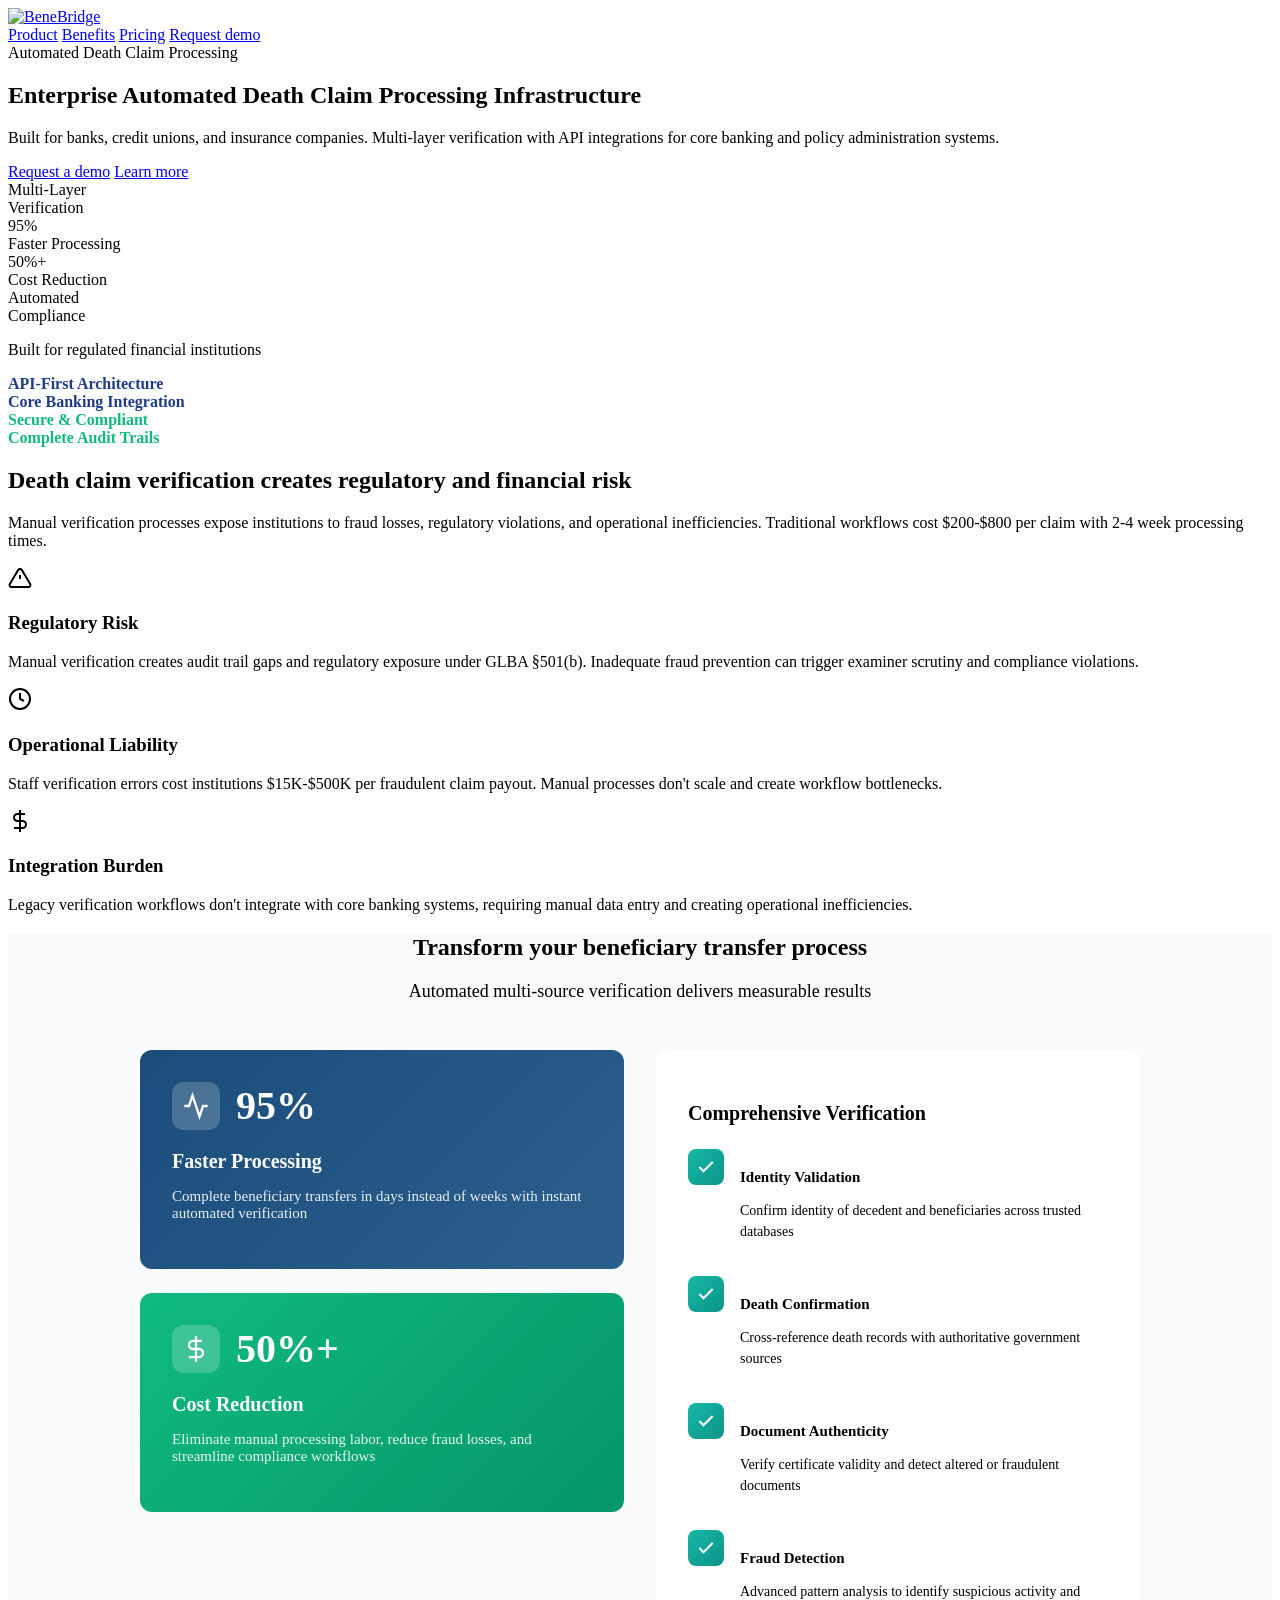
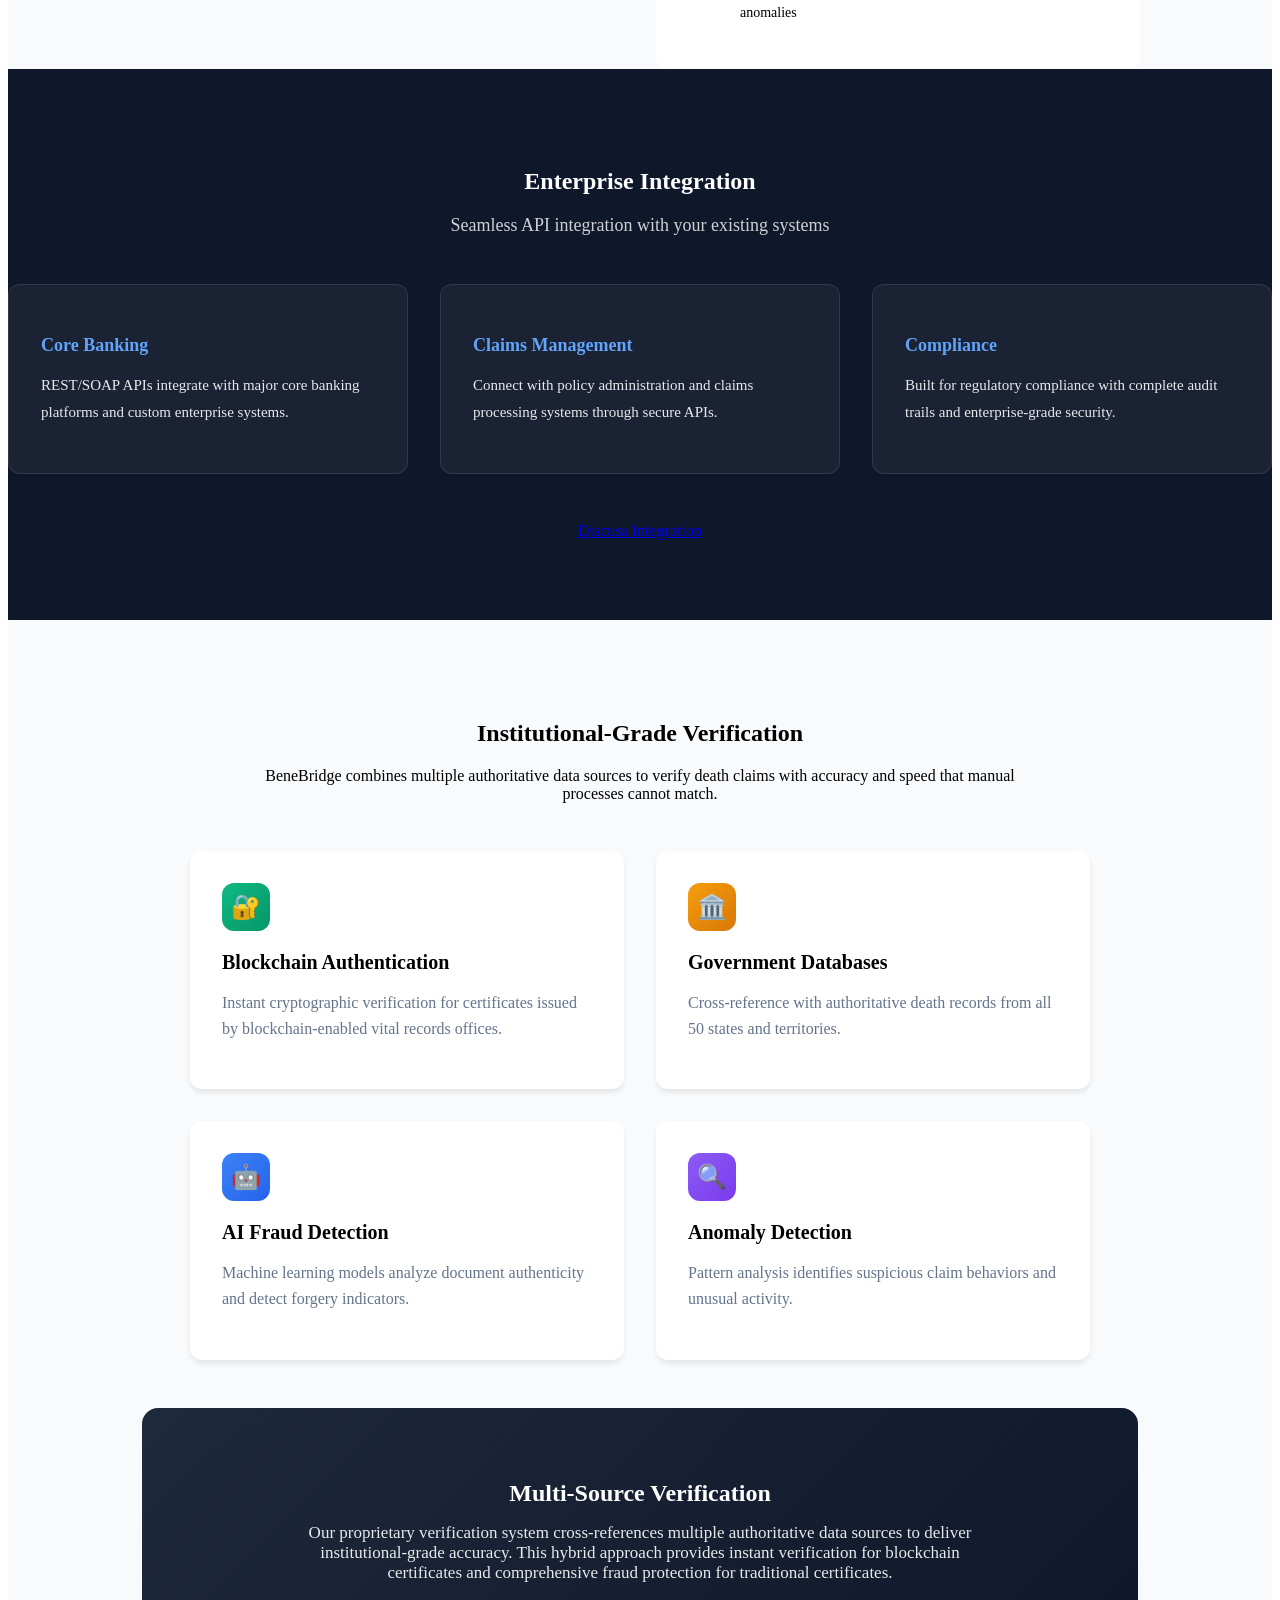
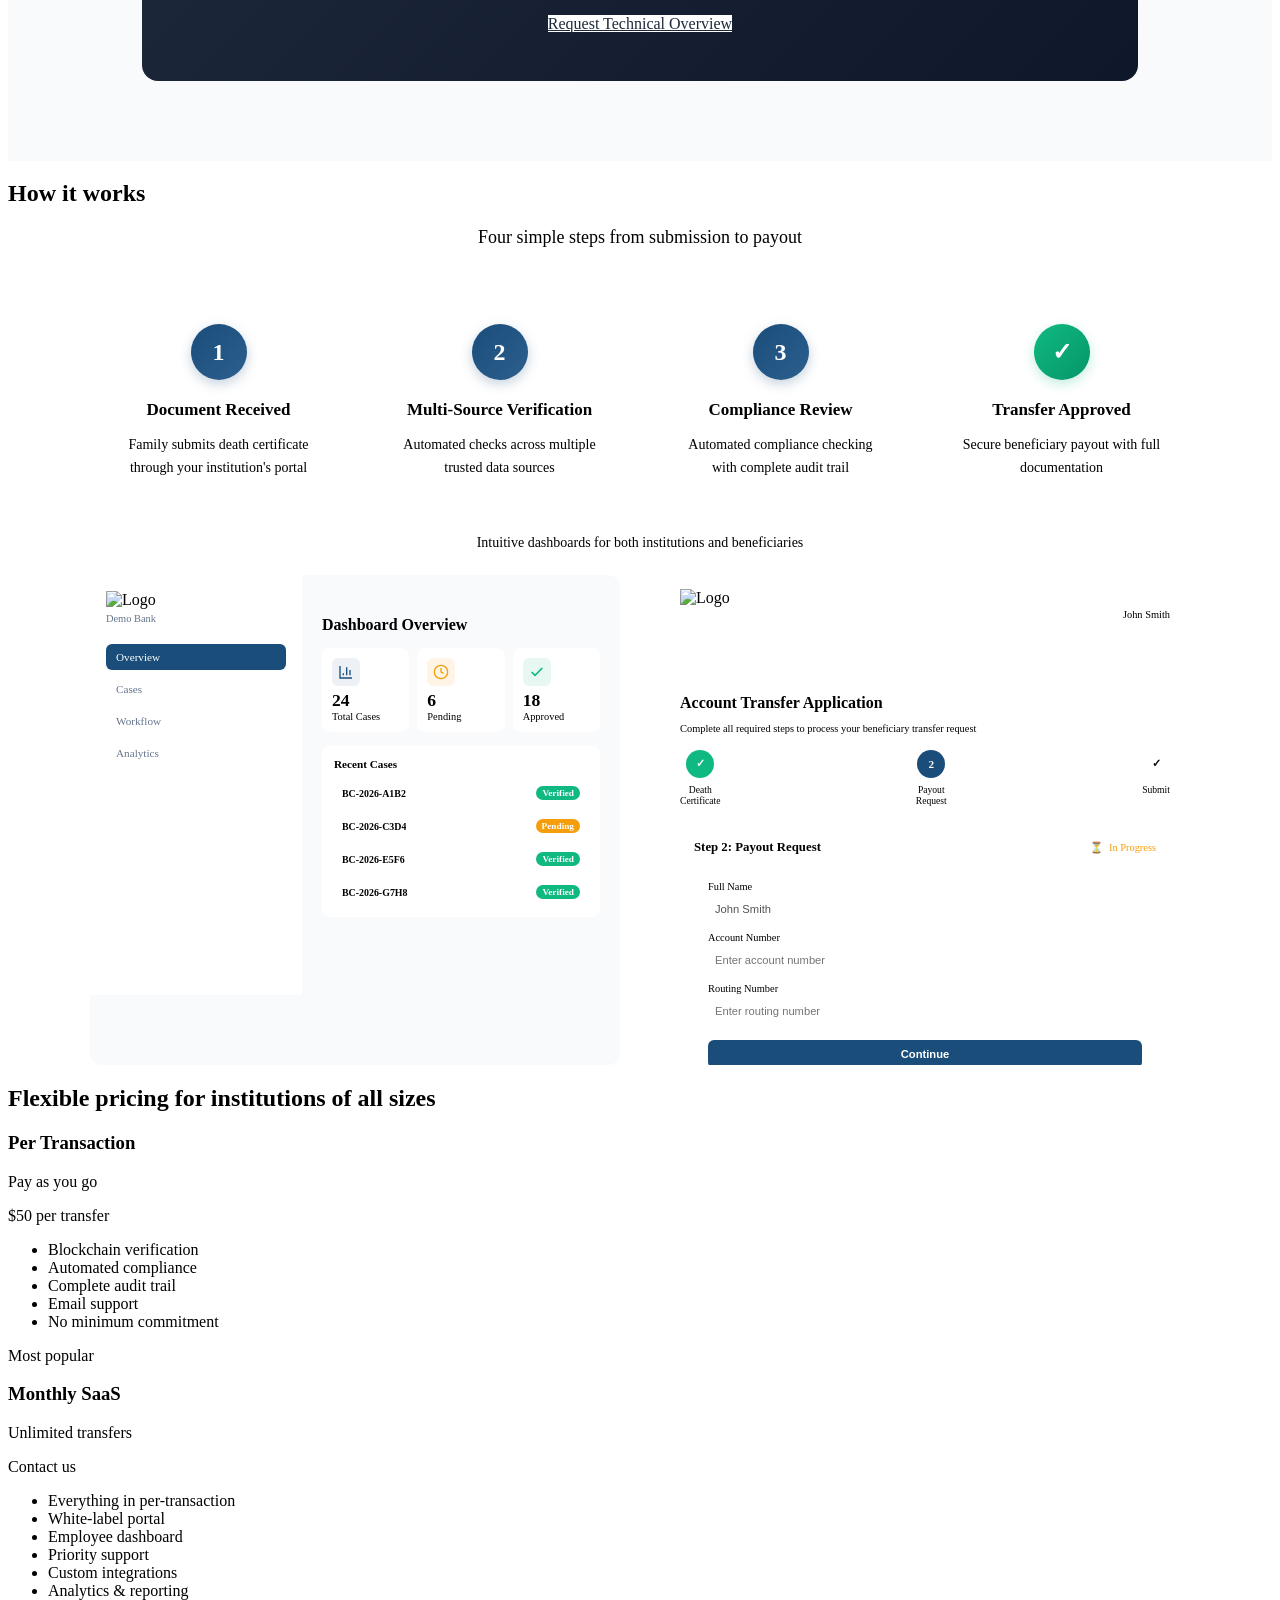
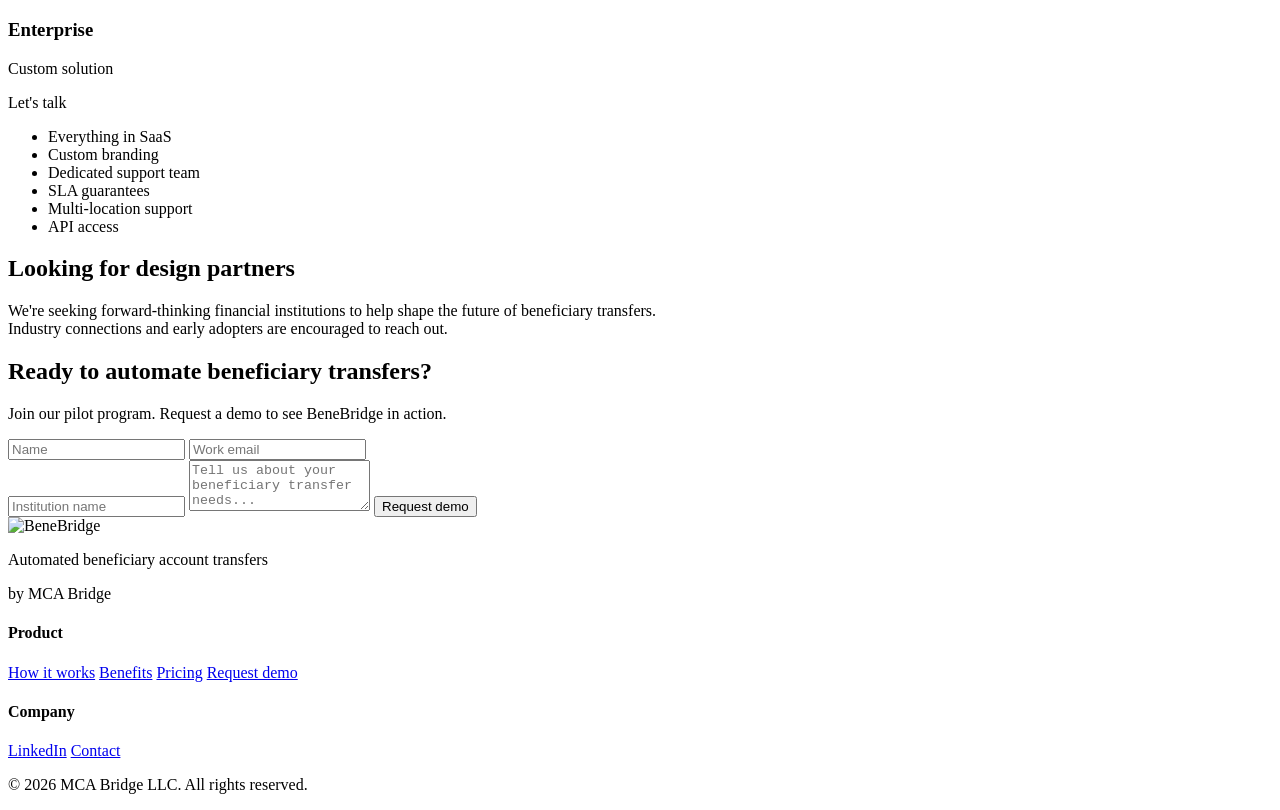
==== commit f2fb8181: "Remove false certification claims and update messaging - Removed SOC 2 Type II and GLBA certificatio" ====
--- a/index.html
+++ b/index.html
@@ -5,7 +5,7 @@
     <meta name="viewport" content="width=device-width, initial-scale=1.0">
     <meta name="description" content="BeneBridge automates beneficiary account transfers for financial institutions using blockchain-verified death certificates. Eliminate fraud, reduce costs, accelerate transfers.">
     <title>BeneBridge - Automated Beneficiary Account Transfers</title>
-    <link rel="stylesheet" href="style.css">
+    <link rel="stylesheet" href="/static/style.css">
     <link rel="icon" type="image/svg+xml" href="benebridge-logo.svg">
 </head>
 <body>
@@ -13,7 +13,7 @@
     <nav class="nav">
         <div class="nav-container">
             <a href="/" class="nav-logo">
-                <img src="benebridge-full-logo.svg" alt="BeneBridge" height="120">
+                <img src="/static/benebridge-full-logo.svg" alt="BeneBridge" height="120">
             </a>
             <div class="nav-links">
                 <a href="#product">Product</a>
@@ -29,13 +29,13 @@
         <div class="container-narrow">
             <div class="hero-badge">
                 <span class="badge-dot"></span>
-                California pilot launching 2026
+                Automated Death Claim Processing
             </div>
             <h1 class="hero-headline">
-                Accelerate beneficiary transfers from <span class="gradient-text">weeks to days</span>
+                Enterprise Automated Death Claim <span class="gradient-text">Processing Infrastructure</span>
             </h1>
             <p class="hero-subheadline">
-                Multi-source verification eliminates fraud, reduces costs, and accelerates beneficiary transfers.
+                Built for banks, credit unions, and insurance companies. Multi-layer verification with API integrations for core banking and policy administration systems.
             </p>
             <div class="hero-cta">
                 <a href="#contact" class="btn btn-primary btn-large">Request a demo</a>
@@ -45,20 +45,20 @@
             <!-- Inline stats -->
             <div class="hero-stats">
                 <div class="stat-item">
+                    <div class="stat-value">Multi-Layer</div>
+                    <div class="stat-label">Verification</div>
+                </div>
+                <div class="stat-item">
                     <div class="stat-value">95%</div>
-                    <div class="stat-label">faster processing</div>
+                    <div class="stat-label">Faster Processing</div>
                 </div>
                 <div class="stat-item">
                     <div class="stat-value">50%+</div>
-                    <div class="stat-label">cost reduction</div>
+                    <div class="stat-label">Cost Reduction</div>
                 </div>
                 <div class="stat-item">
-                    <div class="stat-value">Multiple</div>
-                    <div class="stat-label">fraud points removed</div>
-                </div>
-                <div class="stat-item">
-                    <div class="stat-value">Automatic</div>
-                    <div class="stat-label">audit compliance</div>
+                    <div class="stat-value">Automated</div>
+                    <div class="stat-label">Compliance</div>
                 </div>
             </div>
         </div>
@@ -67,12 +67,12 @@
     <!-- Social Proof / Logos -->
     <section class="social-proof">
         <div class="container">
-            <p class="social-proof-label">Powering financial institutions</p>
+            <p class="social-proof-label">Built for regulated financial institutions</p>
             <div class="logo-grid">
-                <div class="partner-logo">Banks</div>
-                <div class="partner-logo">Credit Unions</div>
-                <div class="partner-logo">Investment Firms</div>
-                <div class="partner-logo">Insurance Companies</div>
+                <div class="partner-logo" style="font-weight: 600; color: #1e3a8a;">API-First Architecture</div>
+                <div class="partner-logo" style="font-weight: 600; color: #1e3a8a;">Core Banking Integration</div>
+                <div class="partner-logo" style="font-weight: 600; color: #10b981;">Secure & Compliant</div>
+                <div class="partner-logo" style="font-weight: 600; color: #10b981;">Complete Audit Trails</div>
             </div>
         </div>
     </section>
@@ -81,9 +81,9 @@
     <section id="product" class="section-product">
         <div class="container">
             <div class="section-header">
-                <h2 class="section-title">Beneficiary transfers are broken</h2>
+                <h2 class="section-title">Death claim verification creates regulatory and financial risk</h2>
                 <p class="section-subtitle">
-                    When an account holder passes away, transferring funds to beneficiaries is slow, expensive, and vulnerable to fraud. Traditional processes cost institutions hundreds to thousands per transfer.
+                    Manual verification processes expose institutions to fraud losses, regulatory violations, and operational inefficiencies. Traditional workflows cost $200-$800 per claim with 2-4 week processing times.
                 </p>
             </div>
 
@@ -92,22 +92,22 @@
                     <div class="icon-container icon-red">
                         <svg width="24" height="24" viewBox="0 0 24 24" fill="none" stroke="currentColor" stroke-width="2"><path d="M10.29 3.86L1.82 18a2 2 0 001.71 3h16.94a2 2 0 001.71-3L13.71 3.86a2 2 0 00-3.42 0z"/><line x1="12" y1="9" x2="12" y2="13"/><line x1="12" y1="17" x2="12.01" y2="17"/></svg>
                     </div>
-                    <h3>Fraud vulnerability</h3>
-                    <p>Forged death certificates enable fraudulent transfers across all account types, costing the industry millions annually</p>
+                    <h3>Regulatory Risk</h3>
+                    <p>Manual verification creates audit trail gaps and regulatory exposure under GLBA §501(b). Inadequate fraud prevention can trigger examiner scrutiny and compliance violations.</p>
                 </div>
                 <div class="feature-modern">
                     <div class="icon-container icon-orange">
                         <svg width="24" height="24" viewBox="0 0 24 24" fill="none" stroke="currentColor" stroke-width="2"><circle cx="12" cy="12" r="10"/><polyline points="12 6 12 12 16 14"/></svg>
                     </div>
-                    <h3>Manual processing delays</h3>
-                    <p>Staff manually verify documents, contact vital records offices, and process paperwork—taking weeks per transfer</p>
+                    <h3>Operational Liability</h3>
+                    <p>Staff verification errors cost institutions $15K-$500K per fraudulent claim payout. Manual processes don't scale and create workflow bottlenecks.</p>
                 </div>
                 <div class="feature-modern">
                     <div class="icon-container icon-yellow">
                         <svg width="24" height="24" viewBox="0 0 24 24" fill="none" stroke="currentColor" stroke-width="2"><line x1="12" y1="1" x2="12" y2="23"/><path d="M17 5H9.5a3.5 3.5 0 000 7h5a3.5 3.5 0 010 7H6"/></svg>
                     </div>
-                    <h3>High operational costs</h3>
-                    <p>Labor-intensive verification, compliance overhead, and fraud losses drive up the cost of every transfer</p>
+                    <h3>Integration Burden</h3>
+                    <p>Legacy verification workflows don't integrate with core banking systems, requiring manual data entry and creating operational inefficiencies.</p>
                 </div>
             </div>
         </div>
@@ -207,34 +207,113 @@
         </div>
     </section>
 
-    <!-- Premium Blockchain Section -->
-    <section class="section-how">
-        <div class="container-narrow">
-            <h2 class="section-title-center">Premium Blockchain Verification</h2>
-            <p class="section-subtitle-center" style="margin-bottom: var(--space-xl);">
-                For counties with blockchain-enabled vital records, unlock the ultimate level of verification security
-            </p>
-            <div class="benefits-grid-3col">
-                <div class="benefit-card">
-                    <div class="icon-container-lg icon-blue">
-                        <svg width="32" height="32" viewBox="0 0 24 24" fill="none" stroke="currentColor" stroke-width="2"><path d="M12 22s8-4 8-10V5l-8-3-8 3v7c0 6 8 10 8 10z"/></svg>
-                    </div>
-                    <h3>Tamper-proof certification</h3>
-                    <p>Blockchain-verified certificates are cryptographically secured and mathematically impossible to forge or alter</p>
-                </div>
-                <div class="benefit-card">
-                    <div class="icon-container-lg icon-green">
-                        <svg width="32" height="32" viewBox="0 0 24 24" fill="none" stroke="currentColor" stroke-width="2"><polyline points="20 6 9 17 4 12"/></svg>
-                    </div>
-                    <h3>Instant verification</h3>
-                    <p>Verify authenticity in milliseconds by validating the blockchain hash against the county's public ledger</p>
-                </div>
-                <div class="benefit-card">
-                    <div class="icon-container-lg icon-purple">
-                        <svg width="32" height="32" viewBox="0 0 24 24" fill="none" stroke="currentColor" stroke-width="2"><rect x="3" y="11" width="18" height="11" rx="2" ry="2"/><path d="M7 11V7a5 5 0 0110 0v4"/></svg>
-                    </div>
-                    <h3>Future-proof security</h3>
-                    <p>As blockchain adoption grows across counties, benefit from the highest standard of document verification</p>
+    <!-- Integration & Compliance -->
+    <section id="integration" class="section-integration" style="background: #0f172a; color: white; padding: 5rem 0;">
+        <div class="container">
+            <div class="section-header" style="text-align: center;">
+                <h2 class="section-title" style="color: white;">Enterprise Integration</h2>
+                <p style="color: rgba(255,255,255,0.8); max-width: 700px; margin: 1rem auto 3rem; font-size: 1.125rem;">
+                    Seamless API integration with your existing systems
+                </p>
+            </div>
+
+            <div style="display: grid; grid-template-columns: repeat(3, 1fr); gap: 2rem; margin-bottom: 3rem;">
+                <!-- Core Banking Integration -->
+                <div style="background: rgba(255,255,255,0.05); padding: 2rem; border-radius: 12px; border: 1px solid rgba(255,255,255,0.1);">
+                    <h3 style="font-size: 1.125rem; margin-bottom: 1rem; color: #60a5fa;">Core Banking</h3>
+                    <p style="color: rgba(255,255,255,0.9); font-size: 0.9375rem; line-height: 1.8;">
+                        REST/SOAP APIs integrate with major core banking platforms and custom enterprise systems.
+                    </p>
+                </div>
+
+                <!-- Policy Admin Integration -->
+                <div style="background: rgba(255,255,255,0.05); padding: 2rem; border-radius: 12px; border: 1px solid rgba(255,255,255,0.1);">
+                    <h3 style="font-size: 1.125rem; margin-bottom: 1rem; color: #60a5fa;">Claims Management</h3>
+                    <p style="color: rgba(255,255,255,0.9); font-size: 0.9375rem; line-height: 1.8;">
+                        Connect with policy administration and claims processing systems through secure APIs.
+                    </p>
+                </div>
+
+                <!-- Compliance & Security -->
+                <div style="background: rgba(255,255,255,0.05); padding: 2rem; border-radius: 12px; border: 1px solid rgba(255,255,255,0.1);">
+                    <h3 style="font-size: 1.125rem; margin-bottom: 1rem; color: #60a5fa;">Compliance</h3>
+                    <p style="color: rgba(255,255,255,0.9); font-size: 0.9375rem; line-height: 1.8;">
+                        Built for regulatory compliance with complete audit trails and enterprise-grade security.
+                    </p>
+                </div>
+            </div>
+
+            <!-- API Documentation CTA -->
+            <div style="text-align: center;">
+                <a href="#contact" class="btn btn-primary btn-large">Discuss Integration</a>
+            </div>
+        </div>
+    </section>
+
+    <!-- Verification Methodology -->
+    <section id="methodology" class="section-methodology" style="background: #f8fafc; padding: 5rem 0;">
+        <div class="container">
+            <div class="section-header" style="text-align: center;">
+                <h2 class="section-title">Institutional-Grade Verification</h2>
+                <p class="section-subtitle" style="max-width: 800px; margin: 1rem auto;">
+                    BeneBridge combines multiple authoritative data sources to verify death claims with accuracy and speed that manual processes cannot match.
+                </p>
+            </div>
+
+            <div style="display: grid; grid-template-columns: repeat(2, 1fr); gap: 2rem; margin-top: 3rem; max-width: 900px; margin-left: auto; margin-right: auto;">
+                <!-- Blockchain Authentication -->
+                <div style="background: white; padding: 2rem; border-radius: 12px; box-shadow: 0 4px 6px -1px rgba(0,0,0,0.1);">
+                    <div style="width: 48px; height: 48px; background: linear-gradient(135deg, #10b981, #059669); border-radius: 12px; display: flex; align-items: center; justify-content: center; font-size: 24px; margin-bottom: 1rem;">
+                        🔐
+                    </div>
+                    <h3 style="font-size: 1.25rem; font-weight: 700; margin-bottom: 1rem;">Blockchain Authentication</h3>
+                    <p style="color: #64748b; line-height: 1.6;">
+                        Instant cryptographic verification for certificates issued by blockchain-enabled vital records offices.
+                    </p>
+                </div>
+
+                <!-- Government Databases -->
+                <div style="background: white; padding: 2rem; border-radius: 12px; box-shadow: 0 4px 6px -1px rgba(0,0,0,0.1);">
+                    <div style="width: 48px; height: 48px; background: linear-gradient(135deg, #f59e0b, #d97706); border-radius: 12px; display: flex; align-items: center; justify-content: center; font-size: 24px; margin-bottom: 1rem;">
+                        🏛️
+                    </div>
+                    <h3 style="font-size: 1.25rem; font-weight: 700; margin-bottom: 1rem;">Government Databases</h3>
+                    <p style="color: #64748b; line-height: 1.6;">
+                        Cross-reference with authoritative death records from all 50 states and territories.
+                    </p>
+                </div>
+
+                <!-- AI Fraud Detection -->
+                <div style="background: white; padding: 2rem; border-radius: 12px; box-shadow: 0 4px 6px -1px rgba(0,0,0,0.1);">
+                    <div style="width: 48px; height: 48px; background: linear-gradient(135deg, #3b82f6, #2563eb); border-radius: 12px; display: flex; align-items: center; justify-content: center; font-size: 24px; margin-bottom: 1rem;">
+                        🤖
+                    </div>
+                    <h3 style="font-size: 1.25rem; font-weight: 700; margin-bottom: 1rem;">AI Fraud Detection</h3>
+                    <p style="color: #64748b; line-height: 1.6;">
+                        Machine learning models analyze document authenticity and detect forgery indicators.
+                    </p>
+                </div>
+
+                <!-- Anomaly Detection -->
+                <div style="background: white; padding: 2rem; border-radius: 12px; box-shadow: 0 4px 6px -1px rgba(0,0,0,0.1);">
+                    <div style="width: 48px; height: 48px; background: linear-gradient(135deg, #8b5cf6, #7c3aed); border-radius: 12px; display: flex; align-items: center; justify-content: center; font-size: 24px; margin-bottom: 1rem;">
+                        🔍
+                    </div>
+                    <h3 style="font-size: 1.25rem; font-weight: 700; margin-bottom: 1rem;">Anomaly Detection</h3>
+                    <p style="color: #64748b; line-height: 1.6;">
+                        Pattern analysis identifies suspicious claim behaviors and unusual activity.
+                    </p>
+                </div>
+            </div>
+
+            <!-- Multi-Source Approach -->
+            <div style="background: linear-gradient(135deg, #1e293b, #0f172a); color: white; padding: 3rem; border-radius: 16px; margin-top: 3rem; text-align: center; max-width: 900px; margin-left: auto; margin-right: auto;">
+                <h3 style="font-size: 1.5rem; font-weight: 700; margin-bottom: 1rem; color: white;">Multi-Source Verification</h3>
+                <p style="color: rgba(255,255,255,0.9); max-width: 700px; margin: 0 auto; font-size: 1.0625rem;">
+                    Our proprietary verification system cross-references multiple authoritative data sources to deliver institutional-grade accuracy. This hybrid approach provides instant verification for blockchain certificates and comprehensive fraud protection for traditional certificates.
+                </p>
+                <div style="margin-top: 2rem;">
+                    <a href="#contact" class="btn btn-primary btn-large" style="background: white; color: #1e293b;">Request Technical Overview</a>
                 </div>
             </div>
         </div>
@@ -290,7 +369,7 @@
                         <div style="display: flex; height: 420px;">
                             <div style="width: 180px; background: white; border-right: 1px solid var(--color-border); padding: 16px; display: flex; flex-direction: column;">
                                 <div style="margin-bottom: 20px;">
-                                    <img src="benebridge-logo.svg" alt="Logo" style="width: 50px; height: 50px; margin-bottom: 4px;">
+                                    <img src="/static/benebridge-logo.svg" alt="Logo" style="width: 50px; height: 50px; margin-bottom: 4px;">
                                     <div style="font-size: 0.65rem; color: #64748b;">Demo Bank</div>
                                 </div>
                                 <div style="flex: 1; display: flex; flex-direction: column; gap: 6px;">
@@ -372,7 +451,7 @@
                     <div style="background: white; border: 2px solid var(--color-border); border-radius: 12px; overflow: hidden; box-shadow: var(--shadow-lg);">
                         <!-- Header -->
                         <div style="background: white; border-bottom: 1px solid var(--color-border); padding: 14px 20px; display: flex; justify-content: space-between; align-items: center;">
-                            <img src="benebridge-logo.svg" alt="Logo" style="width: 50px; height: 50px;">
+                            <img src="/static/benebridge-logo.svg" alt="Logo" style="width: 50px; height: 50px;">
                             <div style="font-size: 0.65rem; color: var(--color-text-secondary);">John Smith</div>
                         </div>
 
@@ -512,8 +591,12 @@
             <div class="cta-content">
                 <h2>Ready to automate beneficiary transfers?</h2>
                 <p>Join our pilot program. Request a demo to see BeneBridge in action.</p>
-                <form class="contact-form-modern" id="contactForm" name="contact" netlify>
+                <form class="contact-form-modern" id="contactForm" name="contact" netlify netlify-honeypot="bot-field" action="/success" method="POST">
                     <input type="hidden" name="form-name" value="contact">
+                    <input type="hidden" name="email-to" value="demo@benebridge.io">
+                    <p style="display: none;">
+                        <label>Don't fill this out if you're human: <input name="bot-field" /></label>
+                    </p>
                     <div class="form-grid">
                         <input type="text" name="name" placeholder="Name" required>
                         <input type="email" name="email" placeholder="Work email" required>
@@ -534,7 +617,7 @@
         <div class="container">
             <div class="footer-grid">
                 <div class="footer-brand">
-                    <img src="benebridge-full-logo.svg" alt="BeneBridge" height="64">
+                    <img src="/static/benebridge-full-logo.svg" alt="BeneBridge" height="64">
                     <p>Automated beneficiary account transfers</p>
                     <p class="footer-company">by MCA Bridge</p>
                 </div>
@@ -549,7 +632,7 @@
                     <div class="footer-column">
                         <h4>Company</h4>
                         <a href="https://www.linkedin.com/company/benebridge" target="_blank">LinkedIn</a>
-                        <a href="mailto:daniel.allen@benebridge.io">Contact</a>
+                        <a href="mailto:contact@benebridge.io">Contact</a>
                     </div>
                 </div>
             </div>
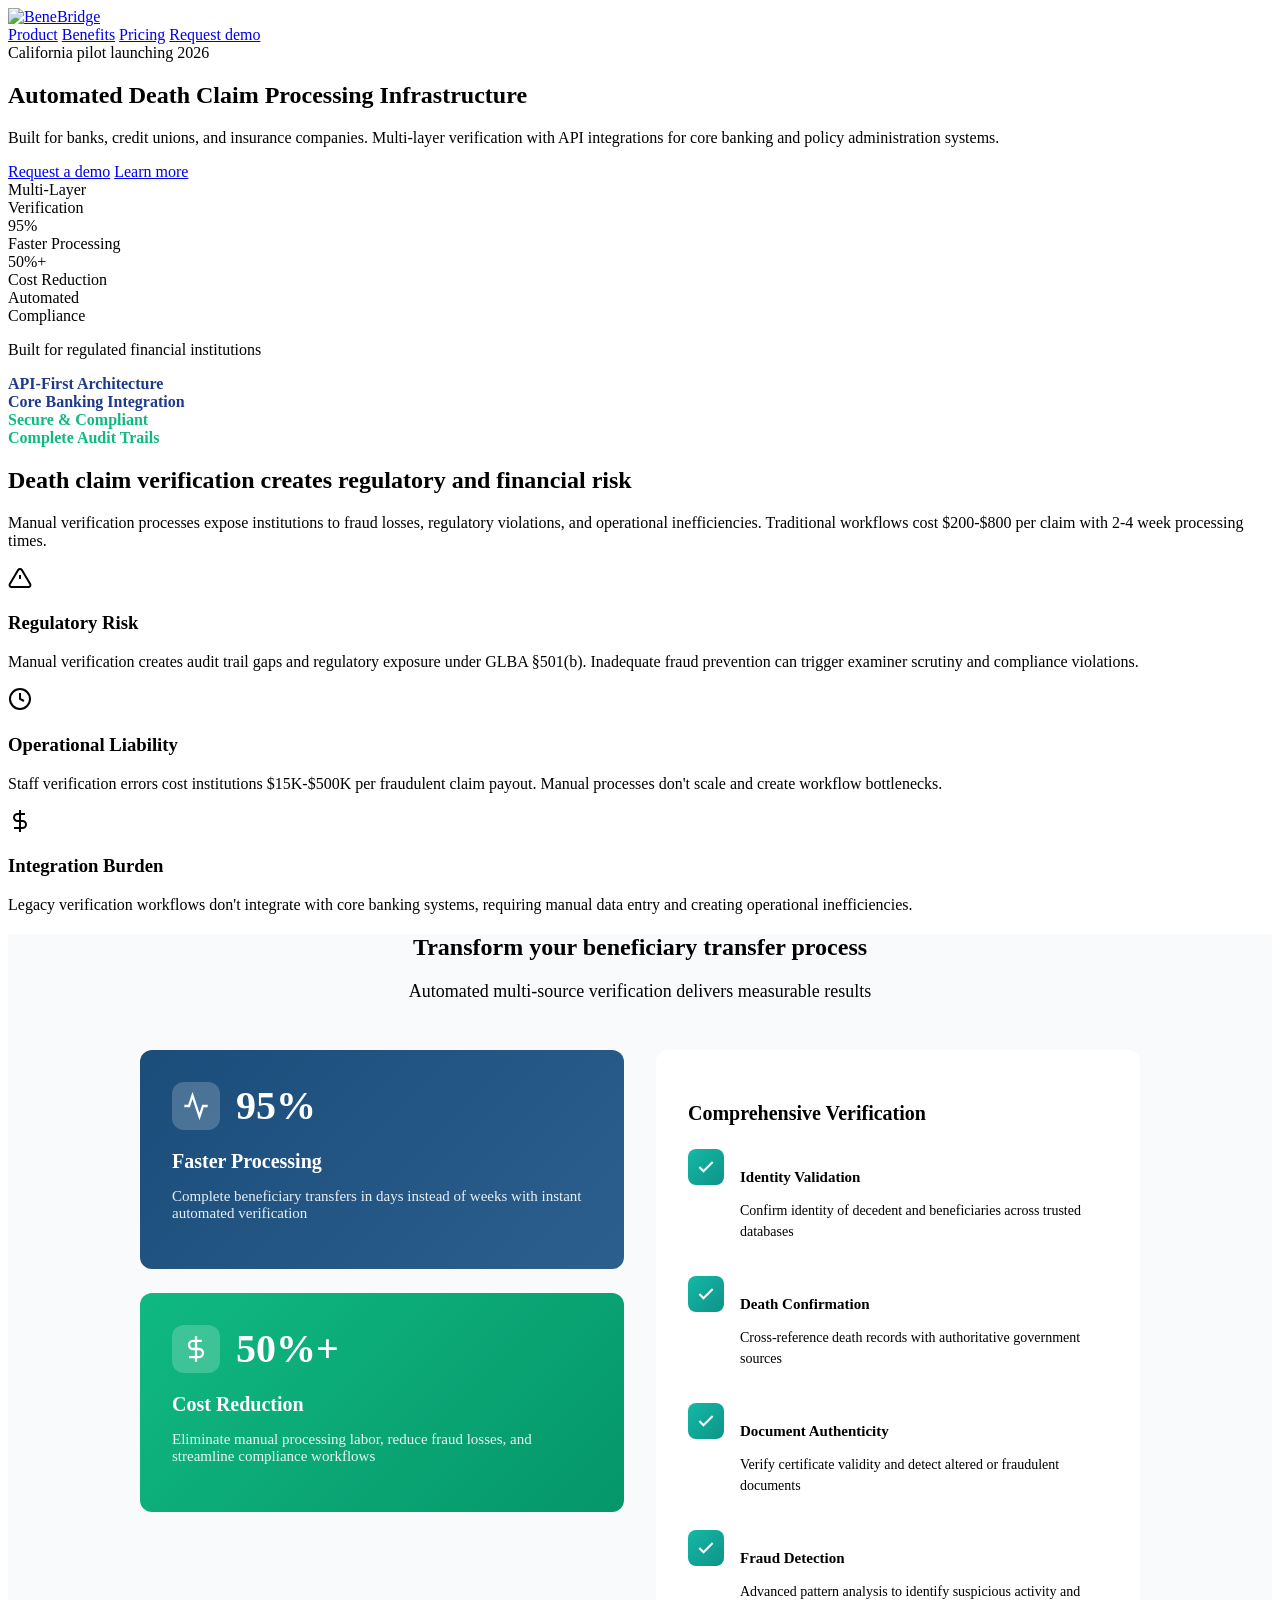
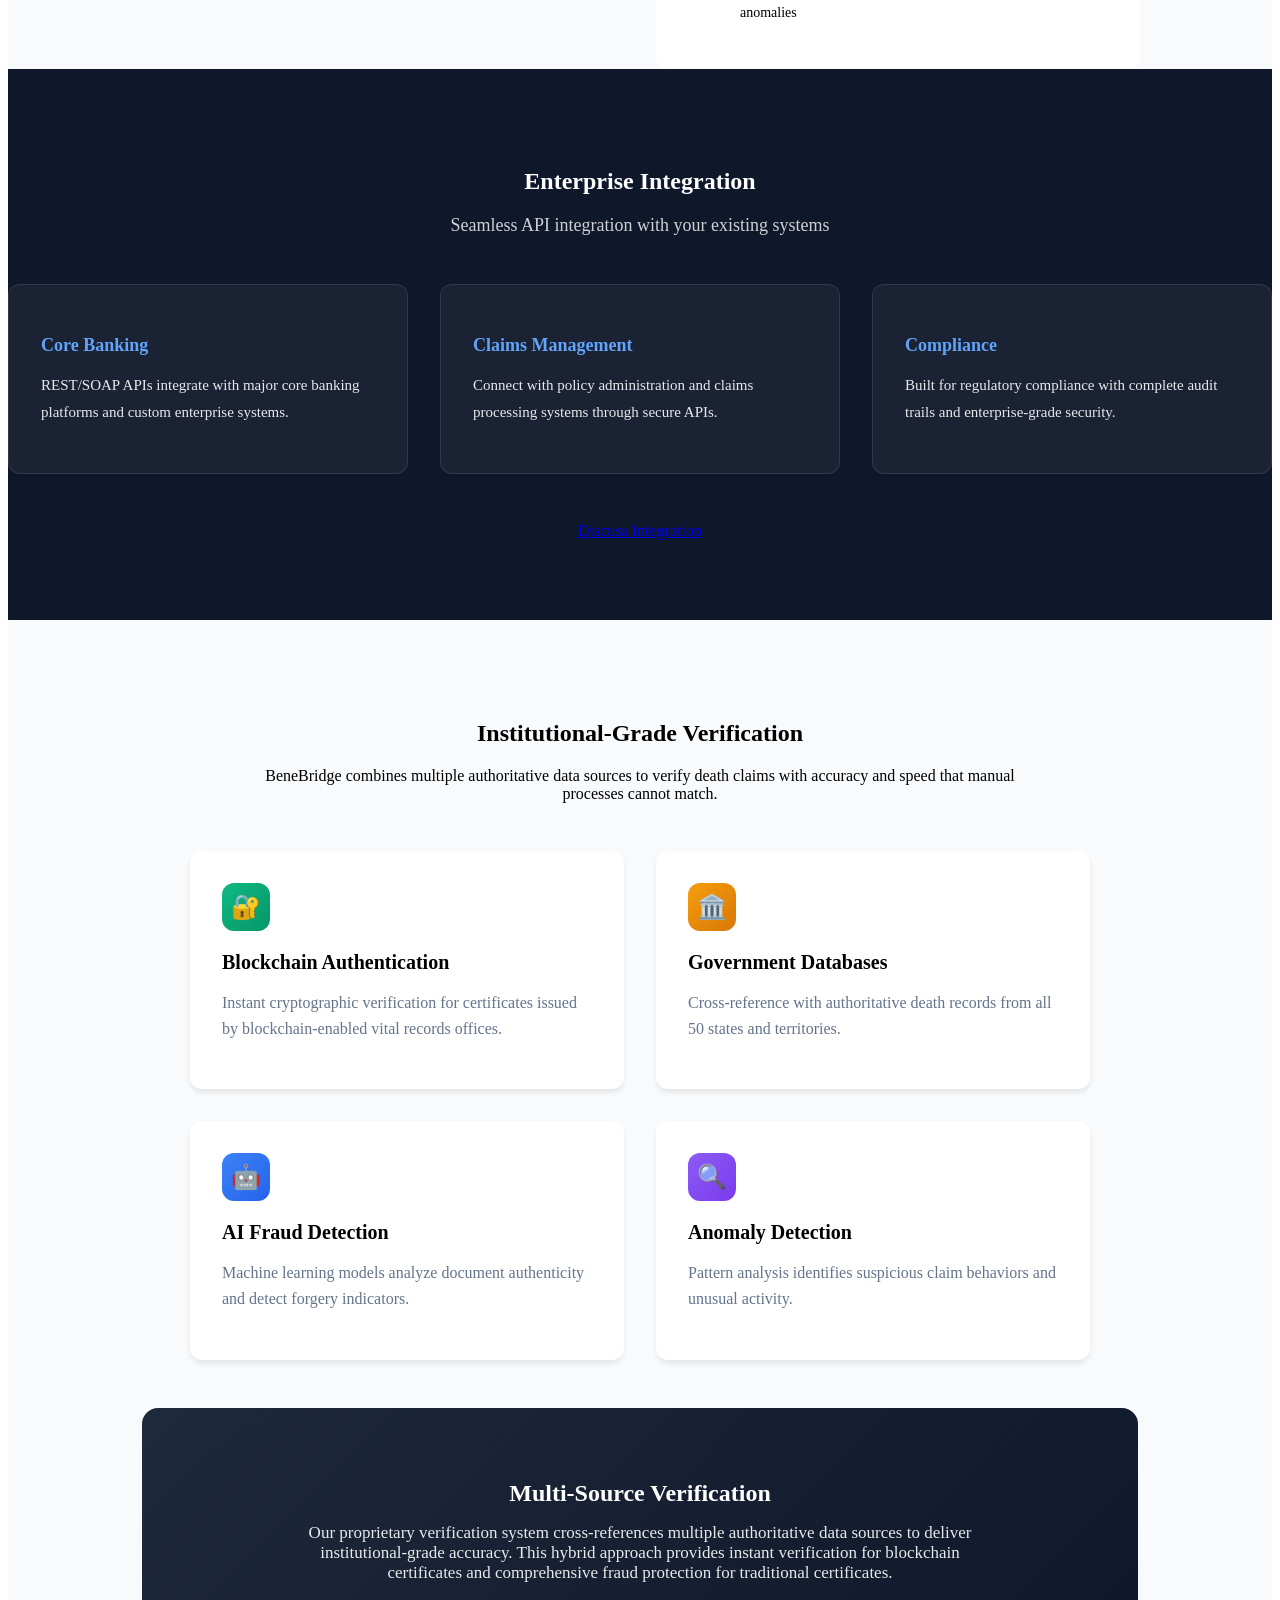
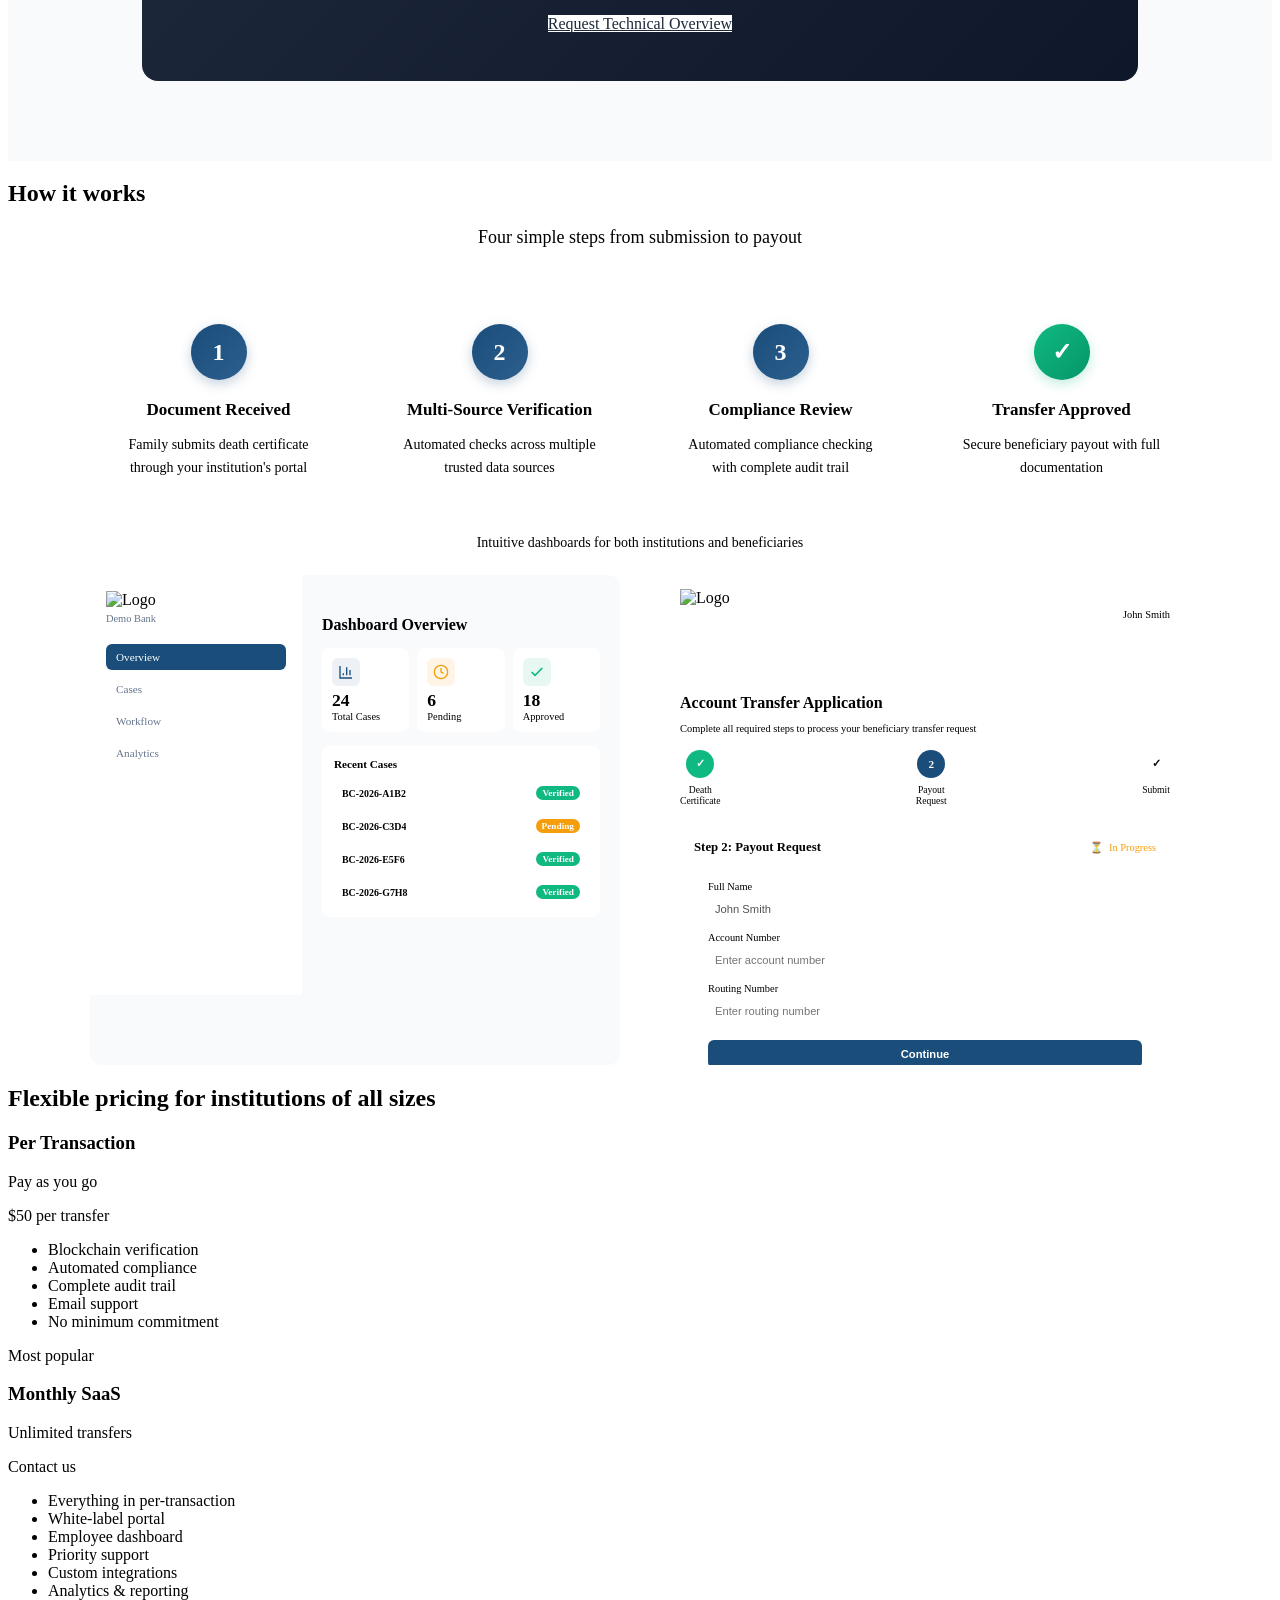
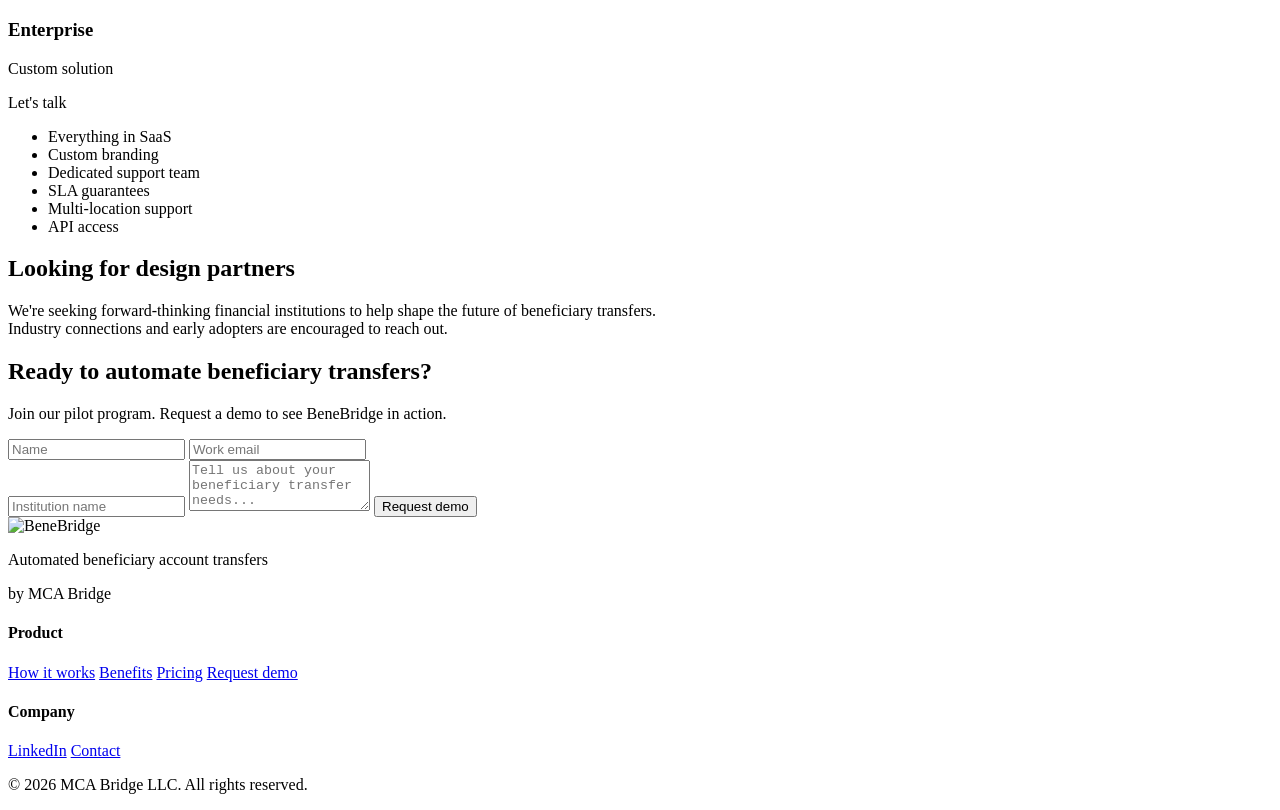
==== commit 75309d23: "Update hero messaging - California pilot and streamlined title - Changed badge to "California pilot " ====
--- a/index.html
+++ b/index.html
@@ -29,10 +29,10 @@
         <div class="container-narrow">
             <div class="hero-badge">
                 <span class="badge-dot"></span>
-                Automated Death Claim Processing
+                California pilot launching 2026
             </div>
             <h1 class="hero-headline">
-                Enterprise Automated Death Claim <span class="gradient-text">Processing Infrastructure</span>
+                Automated Death Claim <span class="gradient-text">Processing Infrastructure</span>
             </h1>
             <p class="hero-subheadline">
                 Built for banks, credit unions, and insurance companies. Multi-layer verification with API integrations for core banking and policy administration systems.
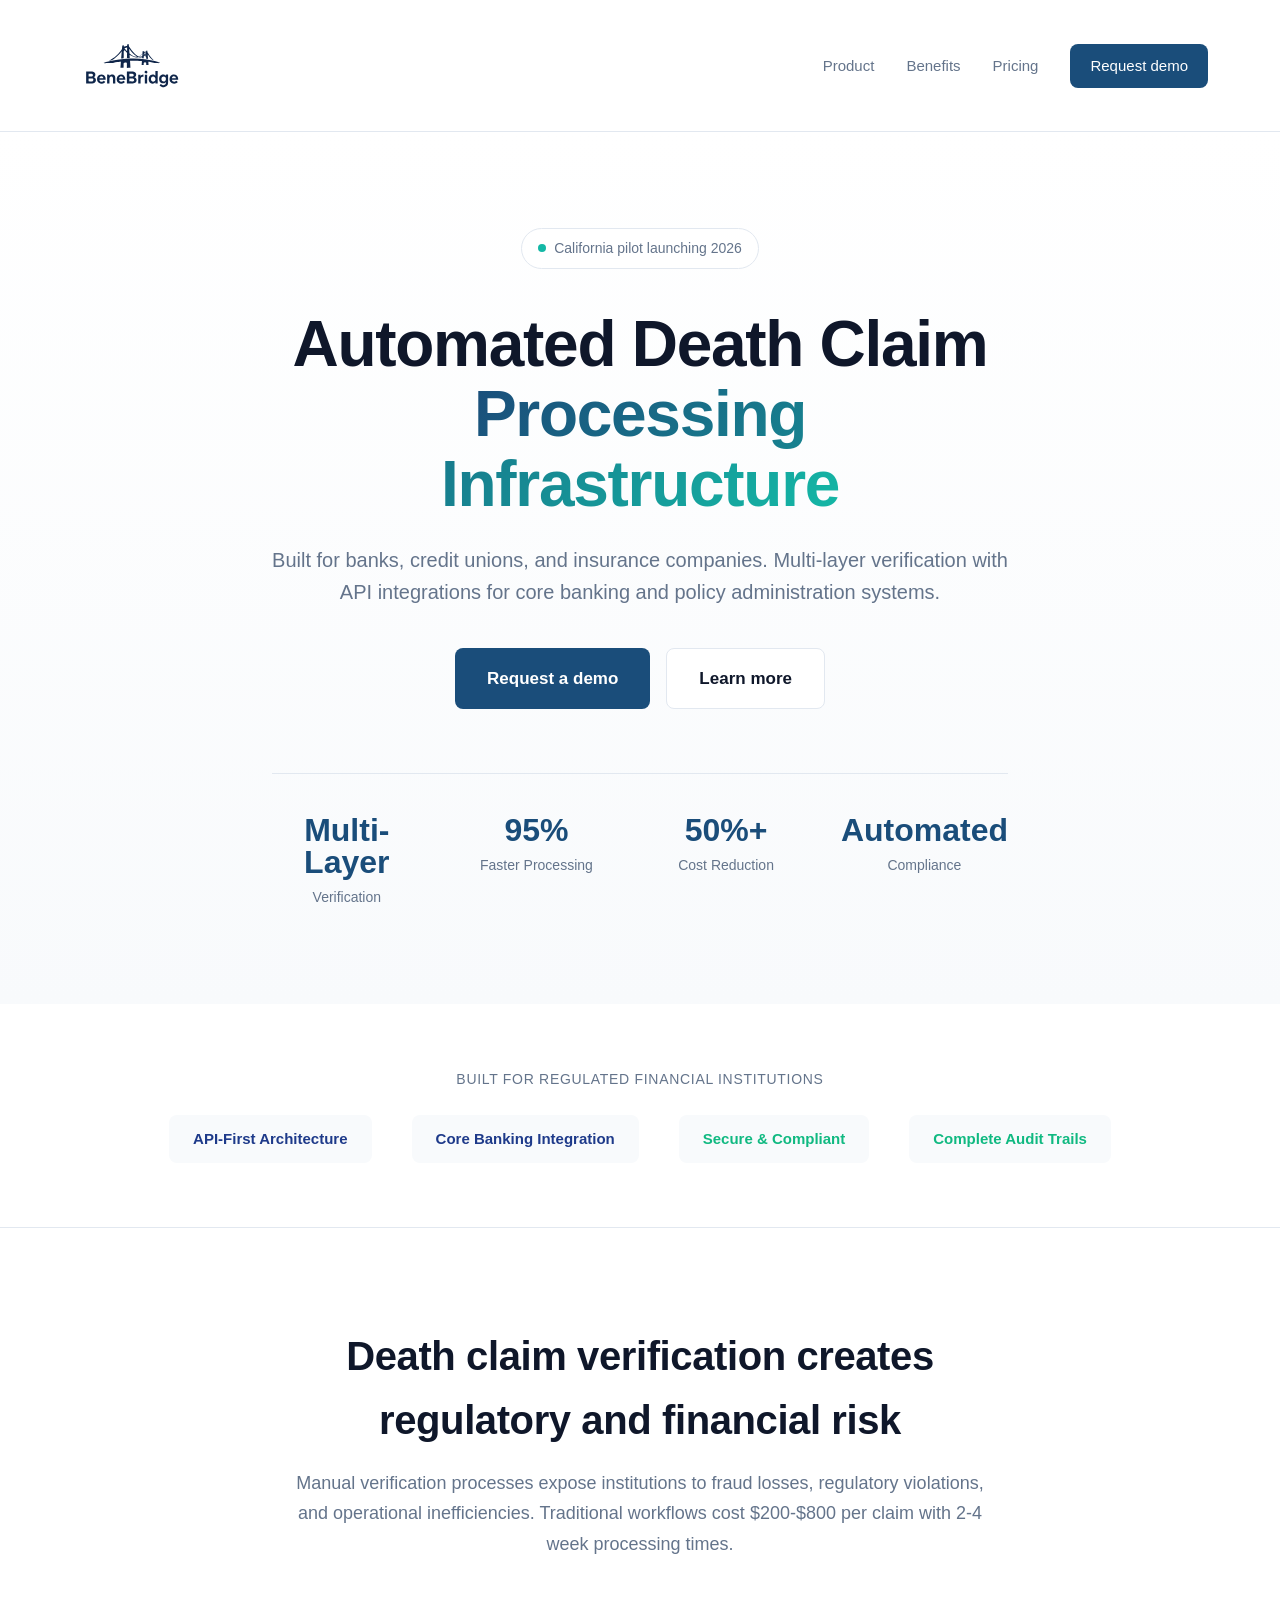
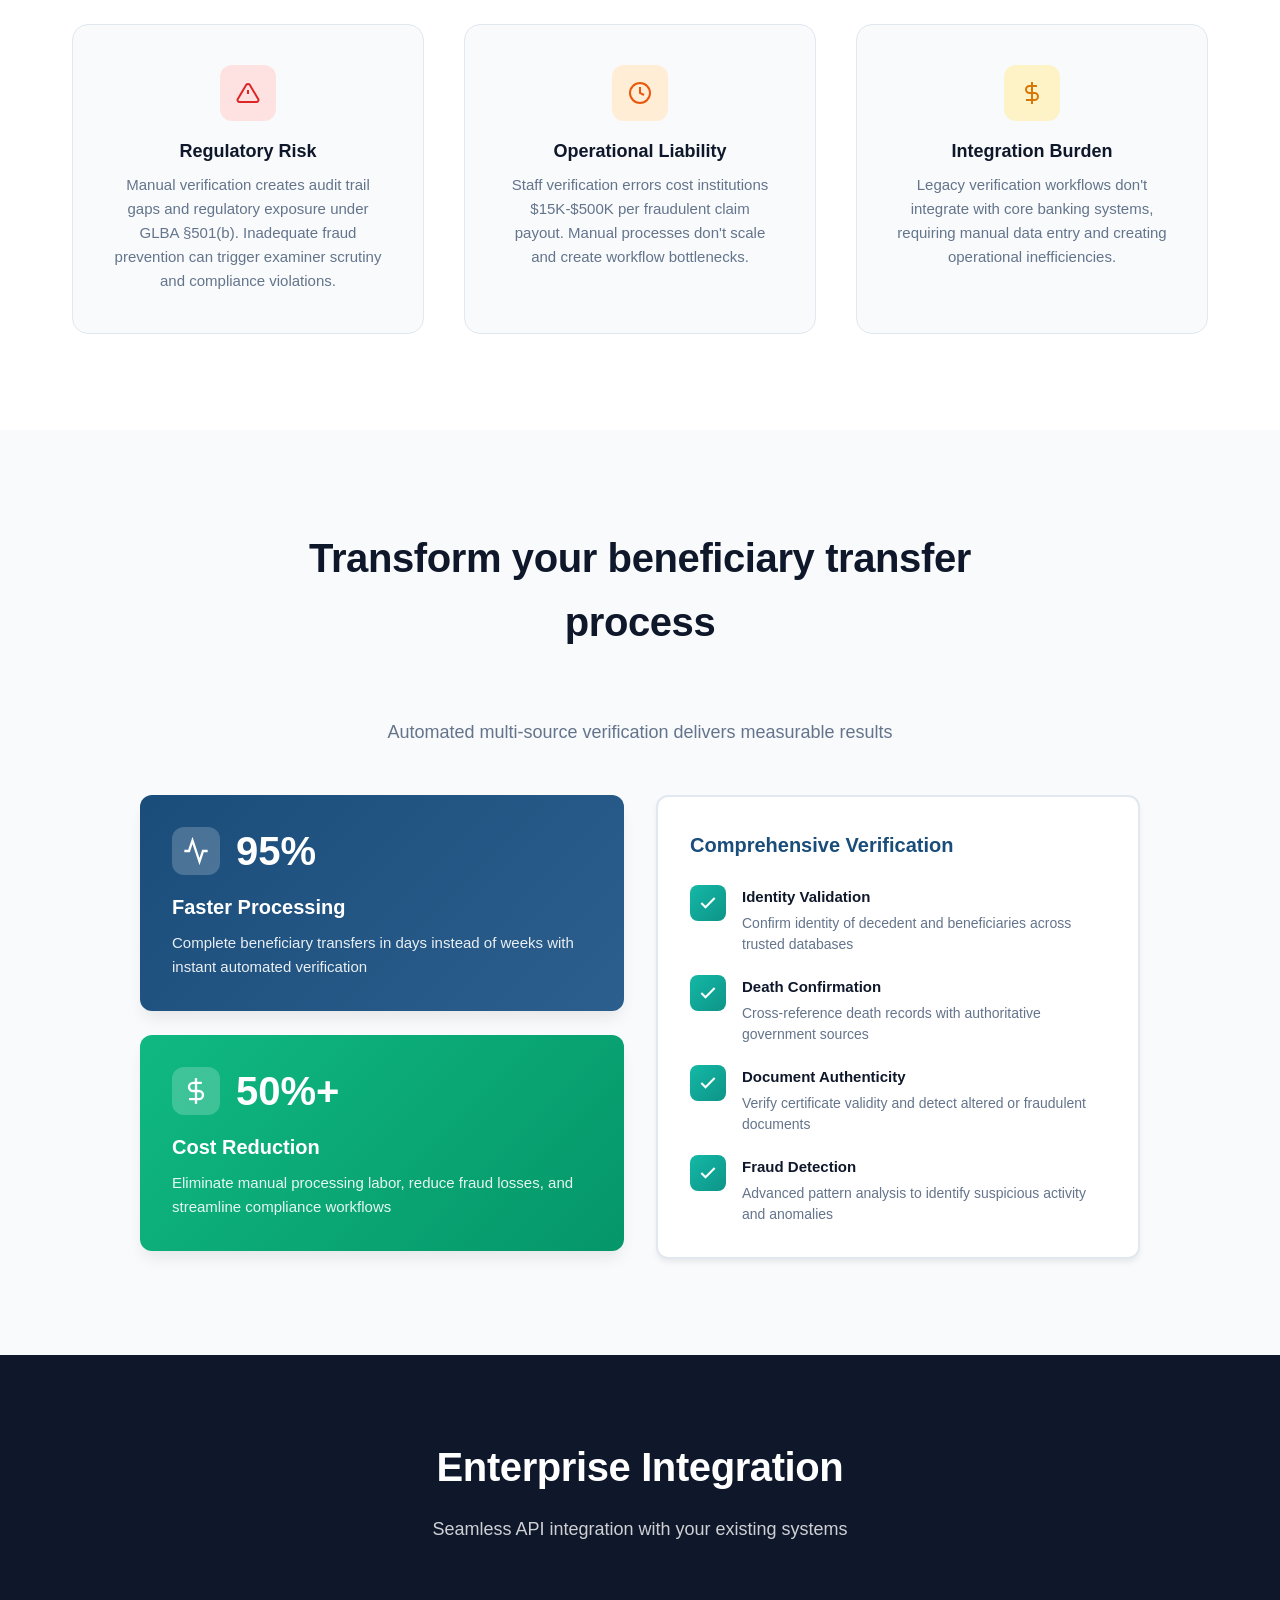
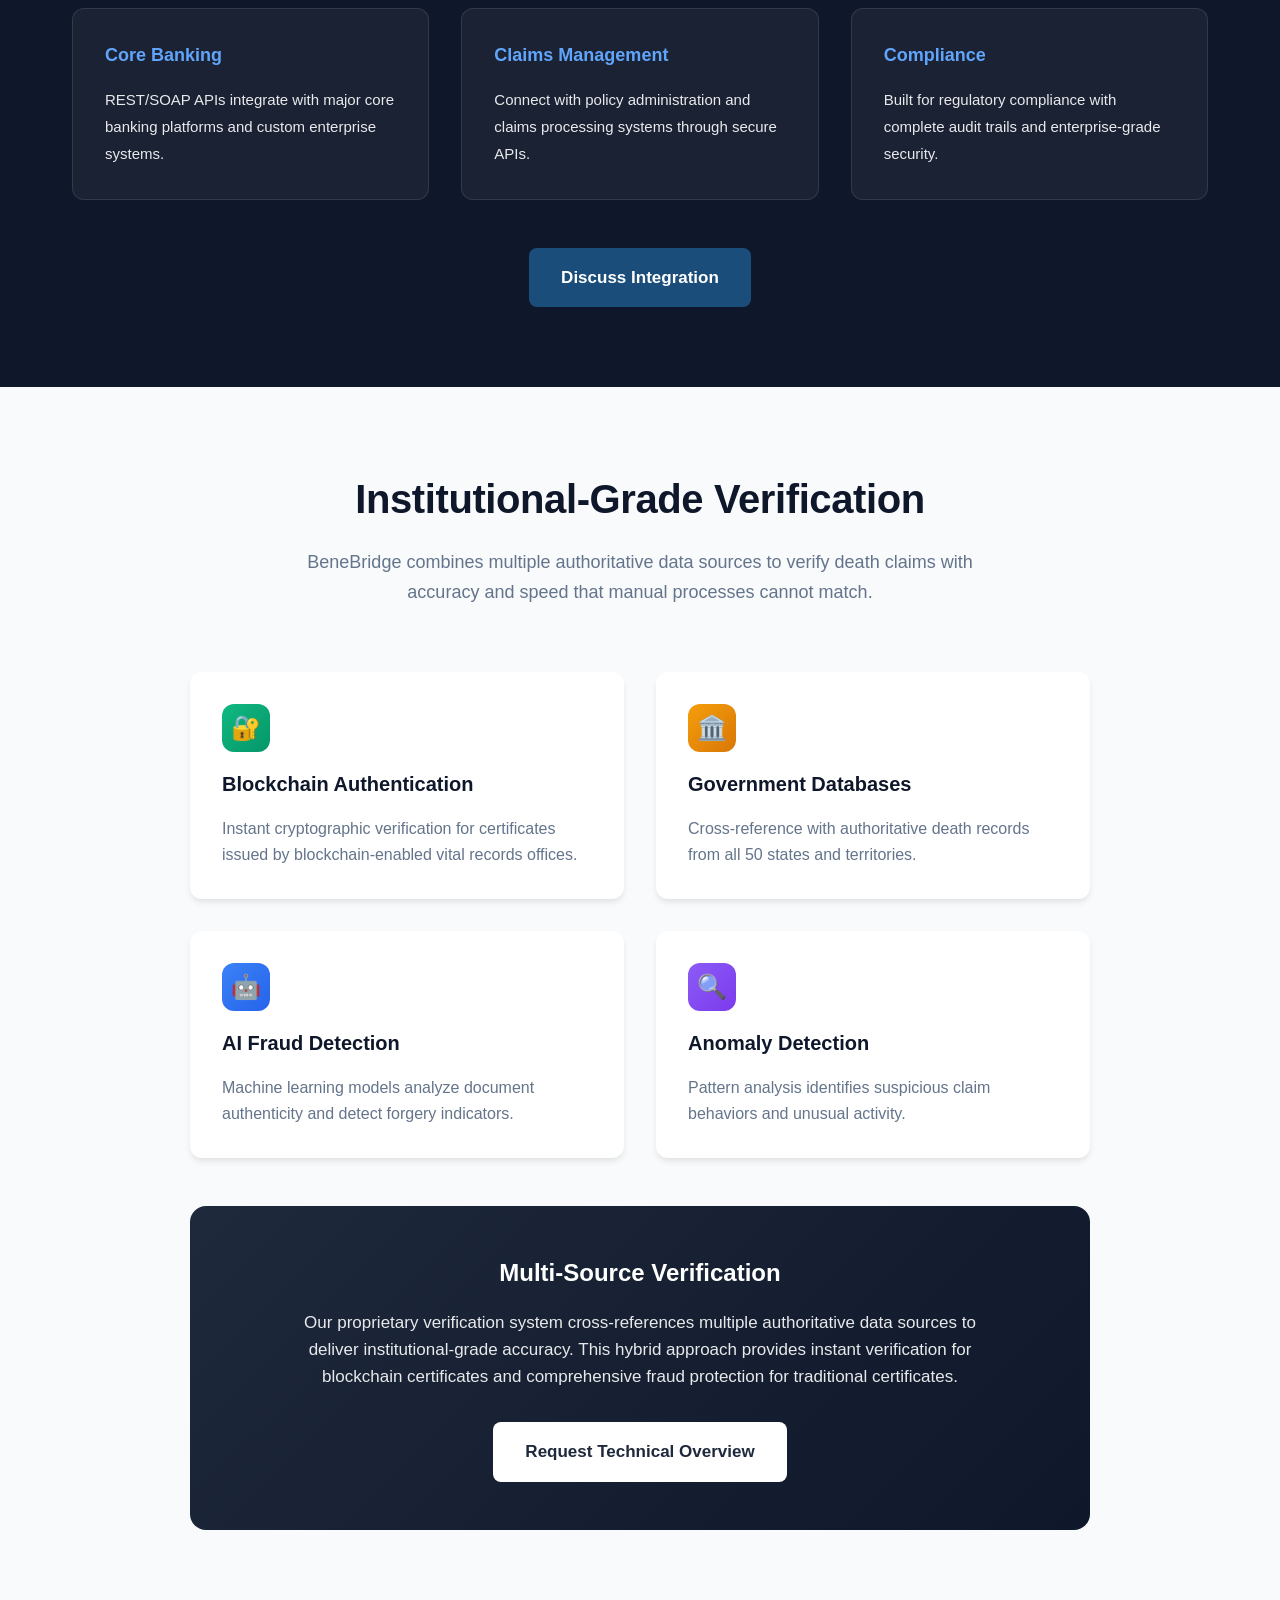
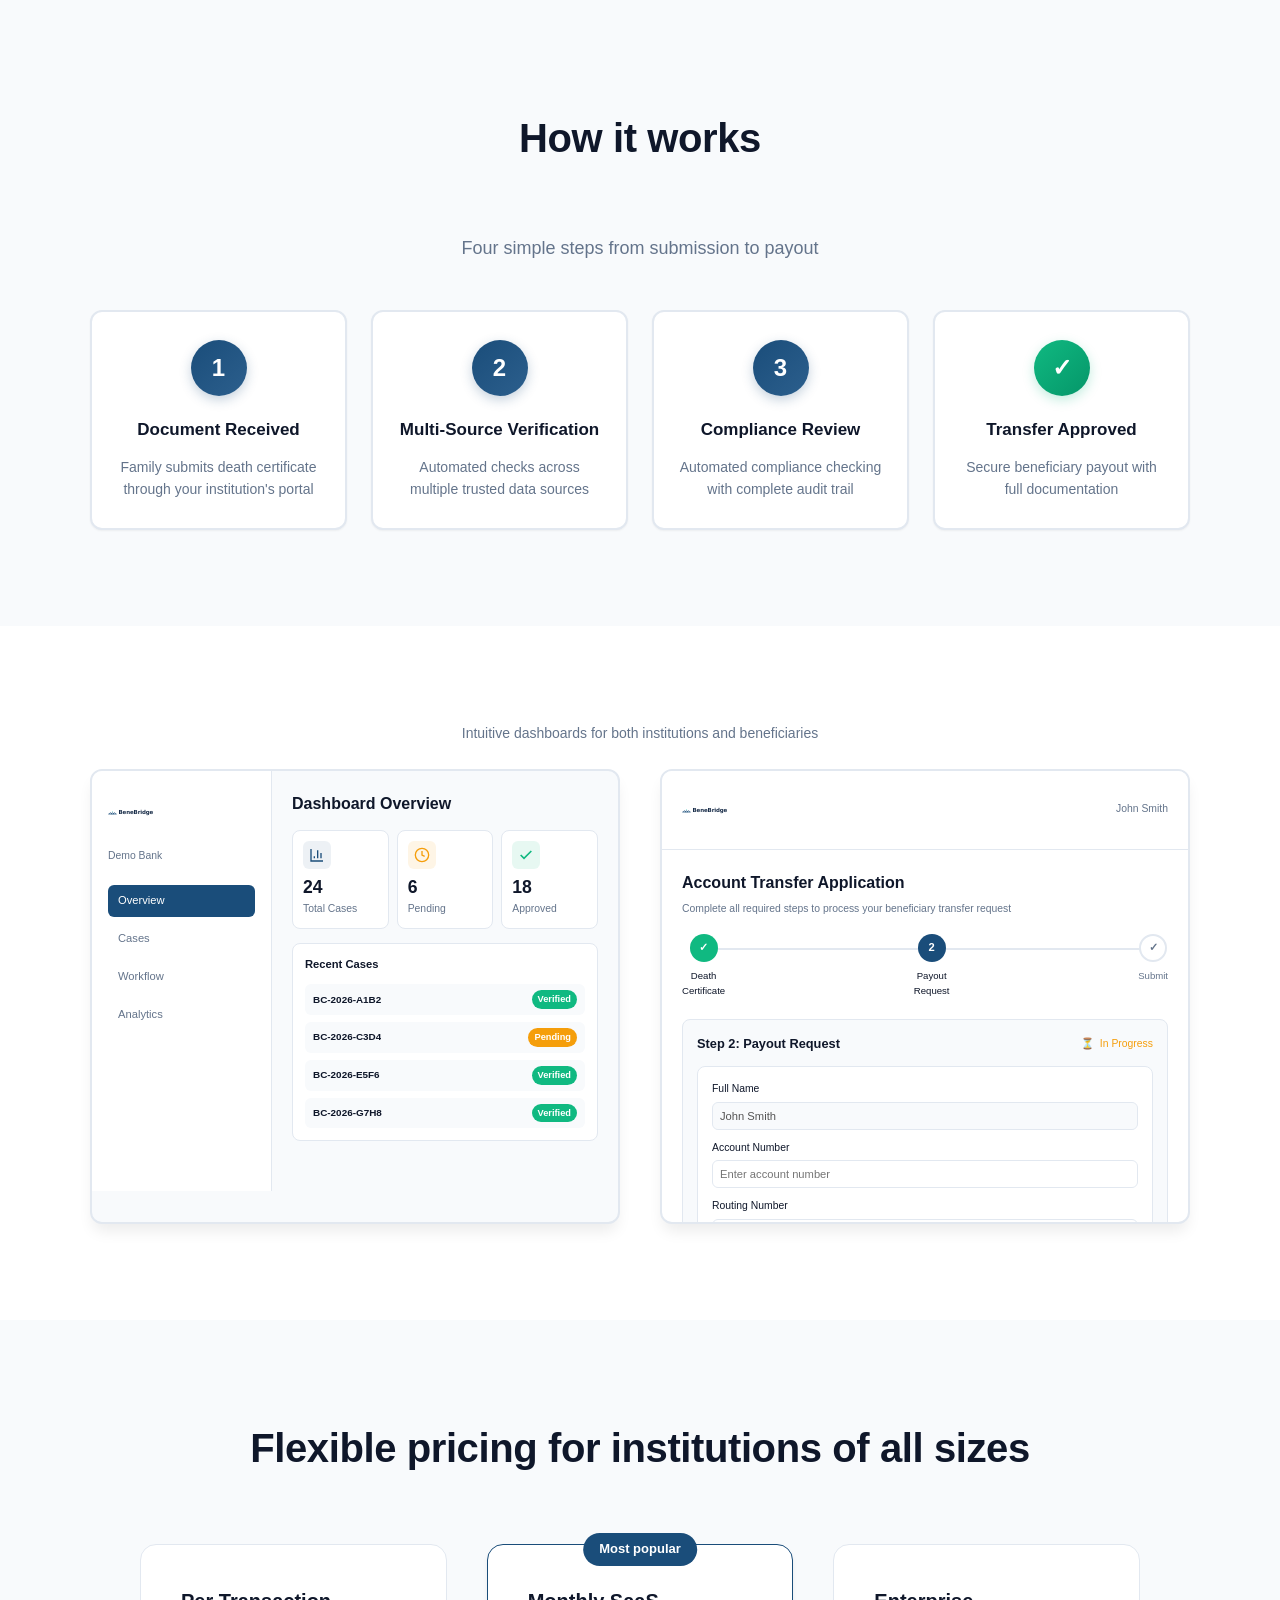
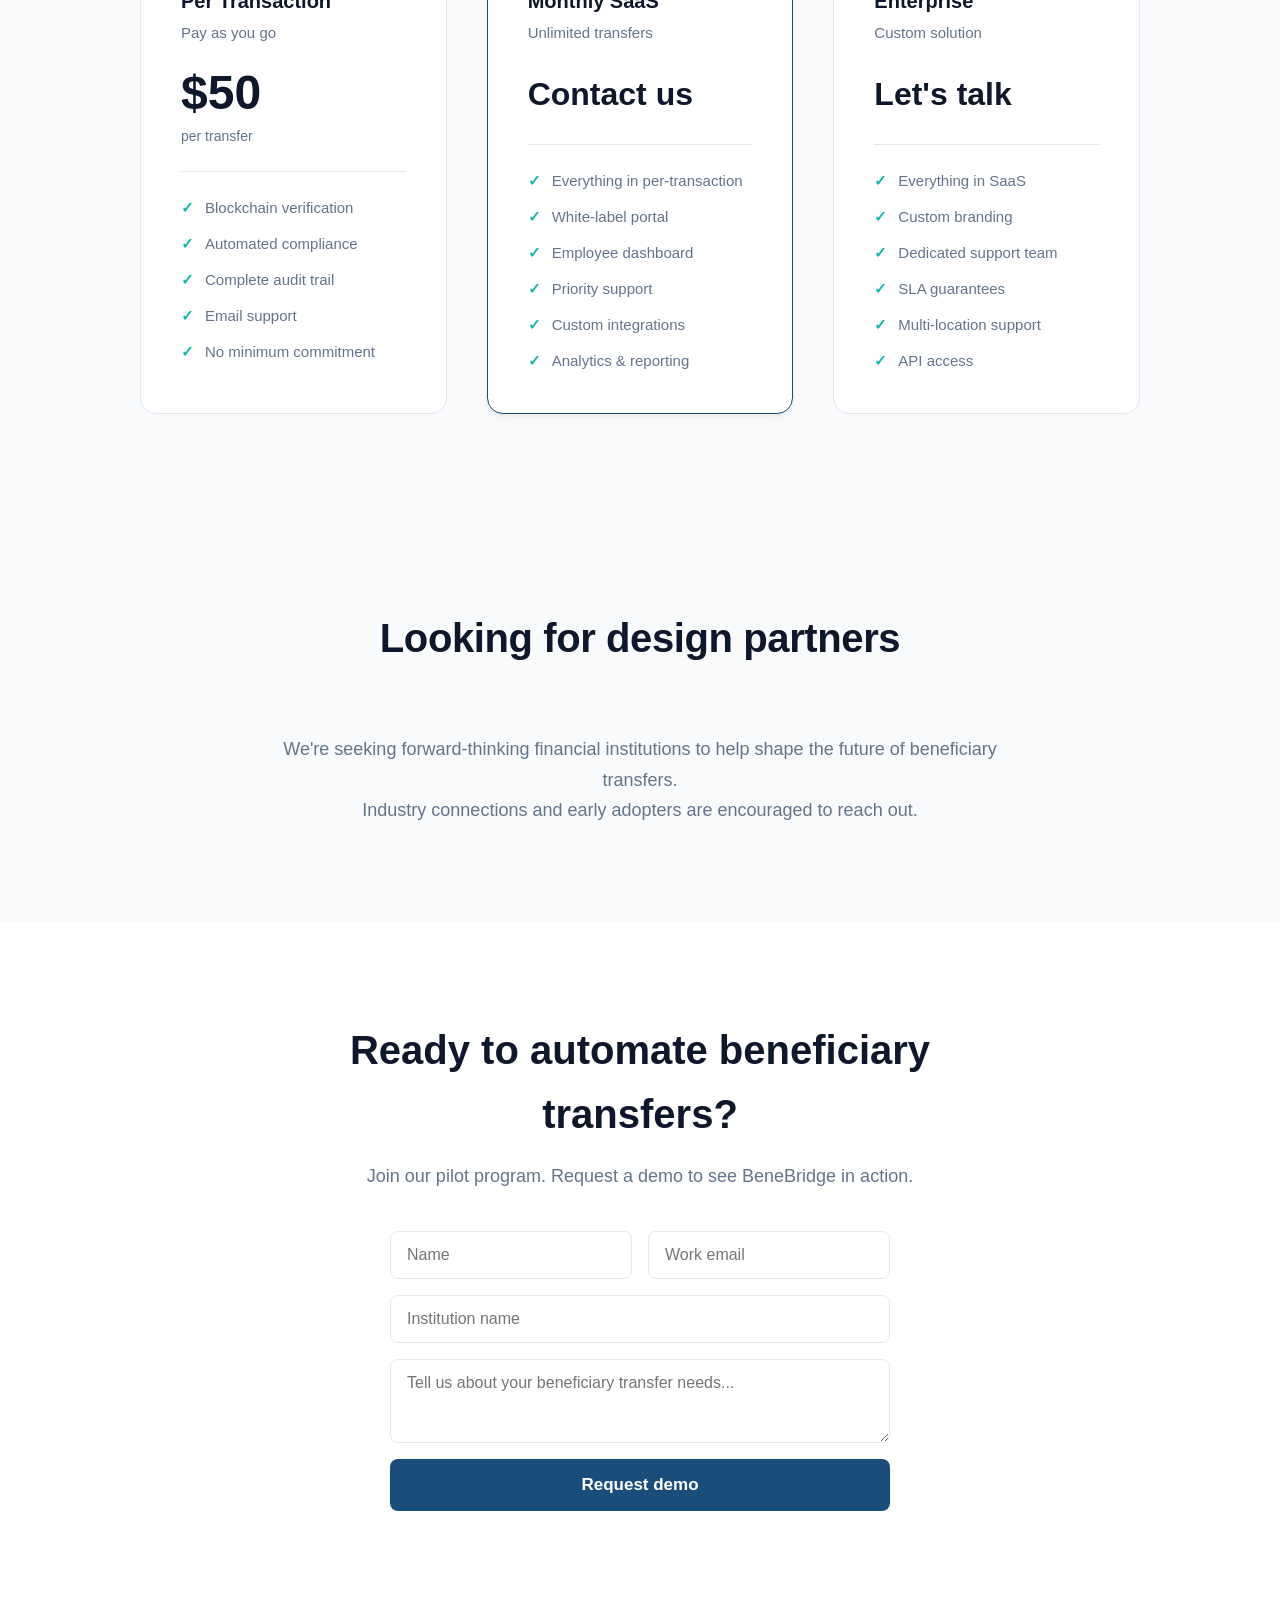
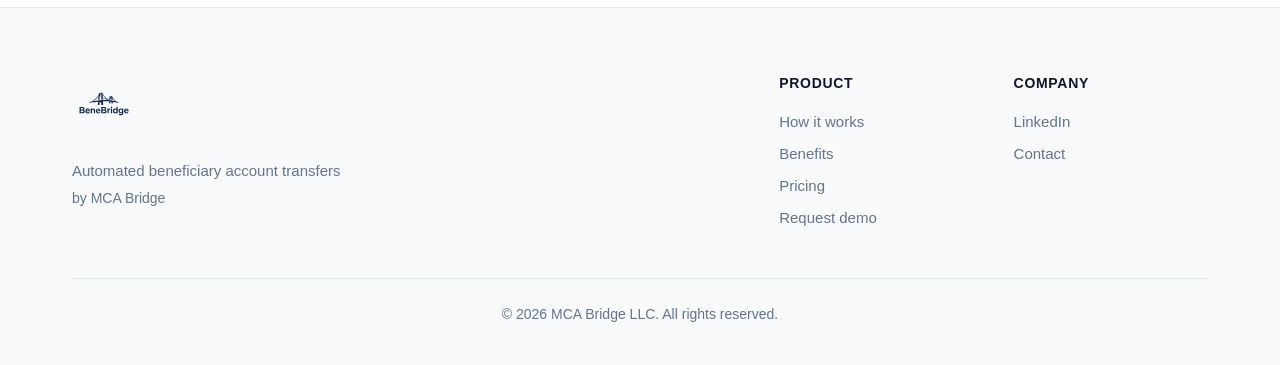
==== commit 69313e3b: "Fix asset paths for GitHub Pages - Changed /static/style.css to style.css - Changed all /static/ log" ====
--- a/index.html
+++ b/index.html
@@ -5,7 +5,7 @@
     <meta name="viewport" content="width=device-width, initial-scale=1.0">
     <meta name="description" content="BeneBridge automates beneficiary account transfers for financial institutions using blockchain-verified death certificates. Eliminate fraud, reduce costs, accelerate transfers.">
     <title>BeneBridge - Automated Beneficiary Account Transfers</title>
-    <link rel="stylesheet" href="/static/style.css">
+    <link rel="stylesheet" href="style.css">
     <link rel="icon" type="image/svg+xml" href="benebridge-logo.svg">
 </head>
 <body>
@@ -13,7 +13,7 @@
     <nav class="nav">
         <div class="nav-container">
             <a href="/" class="nav-logo">
-                <img src="/static/benebridge-full-logo.svg" alt="BeneBridge" height="120">
+                <img src="benebridge-full-logo.svg" alt="BeneBridge" height="120">
             </a>
             <div class="nav-links">
                 <a href="#product">Product</a>
@@ -369,7 +369,7 @@
                         <div style="display: flex; height: 420px;">
                             <div style="width: 180px; background: white; border-right: 1px solid var(--color-border); padding: 16px; display: flex; flex-direction: column;">
                                 <div style="margin-bottom: 20px;">
-                                    <img src="/static/benebridge-logo.svg" alt="Logo" style="width: 50px; height: 50px; margin-bottom: 4px;">
+                                    <img src="benebridge-logo.svg" alt="Logo" style="width: 50px; height: 50px; margin-bottom: 4px;">
                                     <div style="font-size: 0.65rem; color: #64748b;">Demo Bank</div>
                                 </div>
                                 <div style="flex: 1; display: flex; flex-direction: column; gap: 6px;">
@@ -451,7 +451,7 @@
                     <div style="background: white; border: 2px solid var(--color-border); border-radius: 12px; overflow: hidden; box-shadow: var(--shadow-lg);">
                         <!-- Header -->
                         <div style="background: white; border-bottom: 1px solid var(--color-border); padding: 14px 20px; display: flex; justify-content: space-between; align-items: center;">
-                            <img src="/static/benebridge-logo.svg" alt="Logo" style="width: 50px; height: 50px;">
+                            <img src="benebridge-logo.svg" alt="Logo" style="width: 50px; height: 50px;">
                             <div style="font-size: 0.65rem; color: var(--color-text-secondary);">John Smith</div>
                         </div>
 
@@ -617,7 +617,7 @@
         <div class="container">
             <div class="footer-grid">
                 <div class="footer-brand">
-                    <img src="/static/benebridge-full-logo.svg" alt="BeneBridge" height="64">
+                    <img src="benebridge-full-logo.svg" alt="BeneBridge" height="64">
                     <p>Automated beneficiary account transfers</p>
                     <p class="footer-company">by MCA Bridge</p>
                 </div>
--- a/style.css
+++ b/style.css
@@ -0,0 +1,1031 @@
+/* ========================================
+   MODERN RIBBON-STYLE DESIGN
+   ======================================== */
+
+/* CSS Reset & Base */
+* {
+    margin: 0;
+    padding: 0;
+    box-sizing: border-box;
+}
+
+:root {
+    /* Colors - Clean & Modern */
+    --color-primary: #1a4d7a;
+    --color-primary-dark: #0f2f4d;
+    --color-accent: #14b8a6;
+    --color-accent-light: #5eead4;
+
+    --color-text: #0f172a;
+    --color-text-secondary: #64748b;
+    --color-bg: #ffffff;
+    --color-bg-secondary: #f8fafc;
+    --color-border: #e2e8f0;
+
+    /* Typography */
+    --font-sans: -apple-system, BlinkMacSystemFont, 'Inter', 'Segoe UI', 'Helvetica Neue', sans-serif;
+    --font-mono: 'SF Mono', Monaco, 'Cascadia Code', monospace;
+
+    /* Spacing */
+    --space-xs: 0.5rem;
+    --space-sm: 1rem;
+    --space-md: 1.5rem;
+    --space-lg: 2.5rem;
+    --space-xl: 4rem;
+    --space-2xl: 6rem;
+
+    /* Shadows - Subtle like Ribbon */
+    --shadow-sm: 0 1px 2px 0 rgba(0, 0, 0, 0.05);
+    --shadow-md: 0 4px 6px -1px rgba(0, 0, 0, 0.08);
+    --shadow-lg: 0 10px 15px -3px rgba(0, 0, 0, 0.08);
+    --shadow-xl: 0 20px 25px -5px rgba(0, 0, 0, 0.08);
+}
+
+html {
+    scroll-behavior: smooth;
+    -webkit-font-smoothing: antialiased;
+    -moz-osx-font-smoothing: grayscale;
+}
+
+body {
+    font-family: var(--font-sans);
+    color: var(--color-text);
+    background: var(--color-bg);
+    line-height: 1.6;
+    font-size: 16px;
+}
+
+/* ========================================
+   NAVIGATION - Minimal & Clean
+   ======================================== */
+.nav {
+    position: sticky;
+    top: 0;
+    background: rgba(255, 255, 255, 0.8);
+    backdrop-filter: blur(12px);
+    border-bottom: 1px solid var(--color-border);
+    z-index: 1000;
+    padding: 0.35rem 0;
+}
+
+.nav-container {
+    max-width: 1200px;
+    margin: 0 auto;
+    padding: 0 2rem;
+    display: flex;
+    justify-content: space-between;
+    align-items: center;
+}
+
+.nav-logo img {
+    display: block;
+}
+
+.nav-links {
+    display: flex;
+    gap: 2rem;
+    align-items: center;
+}
+
+.nav-links a {
+    color: var(--color-text-secondary);
+    text-decoration: none;
+    font-size: 0.9375rem;
+    font-weight: 500;
+    transition: color 0.2s;
+}
+
+.nav-links a:hover {
+    color: var(--color-text);
+}
+
+.nav-cta {
+    background: var(--color-primary) !important;
+    color: white !important;
+    padding: 0.625rem 1.25rem;
+    border-radius: 0.5rem;
+    transition: all 0.2s;
+}
+
+.nav-cta:hover {
+    background: var(--color-primary-dark) !important;
+    transform: translateY(-1px);
+}
+
+/* ========================================
+   HERO SECTION - Ribbon Style
+   ======================================== */
+.hero {
+    padding: var(--space-2xl) 0;
+    text-align: center;
+    background: linear-gradient(180deg, #ffffff 0%, #f8fafc 100%);
+}
+
+.container-narrow {
+    max-width: 800px;
+    margin: 0 auto;
+    padding: 0 2rem;
+}
+
+.hero-badge {
+    display: inline-flex;
+    align-items: center;
+    gap: 0.5rem;
+    background: white;
+    border: 1px solid var(--color-border);
+    padding: 0.5rem 1rem;
+    border-radius: 2rem;
+    font-size: 0.875rem;
+    color: var(--color-text-secondary);
+    margin-bottom: var(--space-lg);
+}
+
+.badge-dot {
+    width: 8px;
+    height: 8px;
+    background: var(--color-accent);
+    border-radius: 50%;
+    animation: pulse 2s ease-in-out infinite;
+}
+
+@keyframes pulse {
+    0%, 100% { opacity: 1; }
+    50% { opacity: 0.5; }
+}
+
+.hero-headline {
+    font-size: clamp(2.5rem, 5vw, 4rem);
+    font-weight: 700;
+    line-height: 1.1;
+    letter-spacing: -0.02em;
+    color: var(--color-text);
+    margin-bottom: var(--space-md);
+}
+
+.gradient-text {
+    background: linear-gradient(135deg, var(--color-primary) 0%, var(--color-accent) 100%);
+    -webkit-background-clip: text;
+    -webkit-text-fill-color: transparent;
+    background-clip: text;
+}
+
+.hero-subheadline {
+    font-size: 1.25rem;
+    line-height: 1.6;
+    color: var(--color-text-secondary);
+    margin-bottom: var(--space-lg);
+}
+
+.hero-cta {
+    display: flex;
+    gap: 1rem;
+    justify-content: center;
+    margin-bottom: var(--space-xl);
+}
+
+.hero-stats {
+    display: grid;
+    grid-template-columns: repeat(4, 1fr);
+    gap: var(--space-lg);
+    max-width: 1000px;
+    margin: 0 auto;
+    padding-top: var(--space-lg);
+    border-top: 1px solid var(--color-border);
+}
+
+@media (max-width: 768px) {
+    .hero-stats {
+        grid-template-columns: repeat(2, 1fr);
+        gap: var(--space-md);
+        max-width: 100%;
+    }
+}
+
+.stat-item {
+    text-align: center;
+}
+
+.stat-value {
+    font-size: 2rem;
+    font-weight: 700;
+    color: var(--color-primary);
+    line-height: 1;
+}
+
+.stat-label {
+    font-size: 0.875rem;
+    color: var(--color-text-secondary);
+    margin-top: 0.5rem;
+}
+
+/* ========================================
+   BUTTONS
+   ======================================== */
+.btn {
+    display: inline-flex;
+    align-items: center;
+    justify-content: center;
+    padding: 0.75rem 1.5rem;
+    border-radius: 0.5rem;
+    font-weight: 600;
+    font-size: 1rem;
+    text-decoration: none;
+    border: none;
+    cursor: pointer;
+    transition: all 0.2s;
+    white-space: nowrap;
+}
+
+.btn-large {
+    padding: 1rem 2rem;
+    font-size: 1.0625rem;
+}
+
+.btn-full {
+    width: 100%;
+}
+
+.btn-primary {
+    background: var(--color-primary);
+    color: white;
+}
+
+.btn-primary:hover {
+    background: var(--color-primary-dark);
+    transform: translateY(-2px);
+    box-shadow: var(--shadow-lg);
+}
+
+.btn-secondary {
+    background: white;
+    color: var(--color-text);
+    border: 1px solid var(--color-border);
+}
+
+.btn-secondary:hover {
+    border-color: var(--color-primary);
+    box-shadow: var(--shadow-md);
+}
+
+/* ========================================
+   SOCIAL PROOF
+   ======================================== */
+.social-proof {
+    padding: var(--space-xl) 0;
+    border-bottom: 1px solid var(--color-border);
+    background: white;
+}
+
+.container {
+    max-width: 1200px;
+    margin: 0 auto;
+    padding: 0 2rem;
+}
+
+.social-proof-label {
+    text-align: center;
+    font-size: 0.875rem;
+    color: var(--color-text-secondary);
+    margin-bottom: var(--space-md);
+    text-transform: uppercase;
+    letter-spacing: 0.05em;
+}
+
+.logo-grid {
+    display: flex;
+    justify-content: center;
+    align-items: center;
+    gap: var(--space-lg);
+    flex-wrap: wrap;
+}
+
+.partner-logo {
+    font-size: 0.9375rem;
+    font-weight: 600;
+    color: var(--color-text-secondary);
+    padding: 0.75rem 1.5rem;
+    background: var(--color-bg-secondary);
+    border-radius: 0.5rem;
+}
+
+/* ========================================
+   SECTIONS
+   ======================================== */
+.section-product {
+    padding: var(--space-2xl) 0;
+    background: white;
+}
+
+.section-header {
+    text-align: center;
+    max-width: 700px;
+    margin: 0 auto var(--space-xl);
+}
+
+.section-title {
+    font-size: 2.5rem;
+    font-weight: 700;
+    color: var(--color-text);
+    margin-bottom: var(--space-sm);
+    letter-spacing: -0.01em;
+}
+
+.section-title-center {
+    font-size: 2.5rem;
+    font-weight: 700;
+    color: var(--color-text);
+    text-align: center;
+    margin-bottom: var(--space-xl);
+    letter-spacing: -0.01em;
+}
+
+.section-subtitle {
+    font-size: 1.125rem;
+    color: var(--color-text-secondary);
+    line-height: 1.7;
+}
+
+.feature-grid-modern {
+    display: grid;
+    grid-template-columns: repeat(auto-fit, minmax(280px, 1fr));
+    gap: var(--space-lg);
+}
+
+.feature-modern {
+    text-align: center;
+    padding: var(--space-lg);
+    background: var(--color-bg-secondary);
+    border-radius: 1rem;
+    border: 1px solid var(--color-border);
+    transition: all 0.2s;
+}
+
+.feature-modern:hover {
+    transform: translateY(-4px);
+    box-shadow: var(--shadow-lg);
+    border-color: var(--color-accent);
+}
+
+/* Icon Containers */
+.icon-container {
+    width: 56px;
+    height: 56px;
+    border-radius: 12px;
+    display: flex;
+    align-items: center;
+    justify-content: center;
+    margin: 0 auto var(--space-sm);
+}
+
+.icon-container-lg {
+    width: 64px;
+    height: 64px;
+    border-radius: 14px;
+    display: flex;
+    align-items: center;
+    justify-content: center;
+    margin: 0 auto var(--space-sm);
+}
+
+.icon-red {
+    background: #fee2e2;
+    color: #dc2626;
+}
+
+.icon-orange {
+    background: #ffedd5;
+    color: #ea580c;
+}
+
+.icon-yellow {
+    background: #fef3c7;
+    color: #d97706;
+}
+
+.icon-blue {
+    background: #dbeafe;
+    color: #2563eb;
+}
+
+.icon-green {
+    background: #d1fae5;
+    color: #059669;
+}
+
+.icon-purple {
+    background: #f3e8ff;
+    color: #9333ea;
+}
+
+.icon-teal {
+    background: #ccfbf1;
+    color: #0d9488;
+}
+
+.feature-modern h3 {
+    font-size: 1.125rem;
+    font-weight: 600;
+    color: var(--color-text);
+    margin-bottom: var(--space-xs);
+}
+
+.feature-modern p {
+    font-size: 0.9375rem;
+    color: var(--color-text-secondary);
+    line-height: 1.6;
+}
+
+/* ========================================
+   SOLUTION SECTION
+   ======================================== */
+.section-solution {
+    padding: var(--space-2xl) 0;
+    background: var(--color-bg-secondary);
+}
+
+.solution-content {
+    display: grid;
+    grid-template-columns: 1fr 1fr;
+    gap: var(--space-xl);
+    align-items: center;
+}
+
+.solution-text h2 {
+    font-size: 2.5rem;
+    font-weight: 700;
+    margin-bottom: var(--space-lg);
+    color: var(--color-text);
+}
+
+.solution-features {
+    display: flex;
+    flex-direction: column;
+    gap: var(--space-md);
+}
+
+.solution-feature {
+    display: flex;
+    gap: 1rem;
+    align-items: flex-start;
+}
+
+.solution-feature svg {
+    flex-shrink: 0;
+    margin-top: 0.125rem;
+}
+
+.solution-feature strong {
+    display: block;
+    font-size: 1.0625rem;
+    color: var(--color-text);
+    margin-bottom: 0.25rem;
+}
+
+.solution-feature p {
+    font-size: 0.9375rem;
+    color: var(--color-text-secondary);
+    line-height: 1.6;
+}
+
+/* Mockup Card */
+.mockup-card {
+    background: white;
+    border-radius: 1rem;
+    overflow: hidden;
+    box-shadow: var(--shadow-xl);
+    border: 1px solid var(--color-border);
+}
+
+.mockup-header {
+    background: var(--color-bg-secondary);
+    padding: 0.75rem 1rem;
+    display: flex;
+    gap: 0.5rem;
+    border-bottom: 1px solid var(--color-border);
+}
+
+.mockup-dot {
+    width: 12px;
+    height: 12px;
+    border-radius: 50%;
+    background: var(--color-border);
+}
+
+.mockup-content {
+    padding: var(--space-lg);
+}
+
+.verification-status {
+    display: flex;
+    align-items: center;
+    gap: 1rem;
+    margin-bottom: var(--space-md);
+    padding-bottom: var(--space-md);
+    border-bottom: 1px solid var(--color-border);
+}
+
+.status-icon {
+    width: 48px;
+    height: 48px;
+    background: var(--color-accent);
+    color: white;
+    border-radius: 50%;
+    display: flex;
+    align-items: center;
+    justify-content: center;
+    font-size: 1.5rem;
+    font-weight: 700;
+}
+
+.status-title {
+    font-size: 1.125rem;
+    font-weight: 600;
+    color: var(--color-text);
+}
+
+.status-subtitle {
+    font-size: 0.875rem;
+    color: var(--color-text-secondary);
+}
+
+.verification-details {
+    display: flex;
+    flex-direction: column;
+    gap: 0.75rem;
+}
+
+.detail-row {
+    display: flex;
+    justify-content: space-between;
+    padding: 0.5rem 0;
+    font-size: 0.9375rem;
+}
+
+.detail-row span:first-child {
+    color: var(--color-text-secondary);
+}
+
+.detail-value {
+    font-weight: 600;
+    color: var(--color-text);
+}
+
+.detail-value.highlight {
+    color: var(--color-accent);
+}
+
+/* ========================================
+   BENEFITS SECTION
+   ======================================== */
+.section-how {
+    padding: var(--space-2xl) 0;
+    background: white;
+}
+
+.benefits-grid {
+    display: grid;
+    grid-template-columns: repeat(auto-fit, minmax(250px, 1fr));
+    gap: var(--space-lg);
+    margin-top: var(--space-xl);
+}
+
+.benefits-grid-3col {
+    display: grid;
+    grid-template-columns: repeat(3, 1fr);
+    gap: var(--space-lg);
+    margin-top: var(--space-xl);
+}
+
+@media (max-width: 968px) {
+    .benefits-grid-3col {
+        grid-template-columns: 1fr;
+    }
+}
+
+/* Mobile responsiveness for Transform section */
+@media (max-width: 768px) {
+    .benefits-two-col {
+        grid-template-columns: 1fr !important;
+        gap: 1.5rem !important;
+    }
+}
+
+/* Mobile responsiveness for How it works section */
+@media (max-width: 768px) {
+    .workflow-grid {
+        grid-template-columns: 1fr !important;
+        gap: 1.25rem !important;
+    }
+}
+
+/* Mobile responsiveness for Dashboard previews */
+@media (max-width: 968px) {
+    .dashboard-preview-grid {
+        grid-template-columns: 1fr !important;
+        gap: 2rem !important;
+    }
+}
+
+.benefit-card {
+    text-align: center;
+    padding: var(--space-lg);
+    background: var(--color-bg-secondary);
+    border-radius: 1rem;
+    border: 1px solid var(--color-border);
+    transition: all 0.2s;
+}
+
+.benefit-card:hover {
+    transform: translateY(-4px);
+    box-shadow: var(--shadow-lg);
+    border-color: var(--color-accent);
+}
+
+
+.benefit-card h3 {
+    font-size: 1.125rem;
+    font-weight: 600;
+    color: var(--color-text);
+    margin-bottom: var(--space-xs);
+}
+
+.benefit-card p {
+    font-size: 0.9375rem;
+    color: var(--color-text-secondary);
+    line-height: 1.6;
+}
+
+/* ========================================
+   HOW IT WORKS
+   ======================================== */
+.section-workflow {
+    padding: var(--space-2xl) 0;
+    background: var(--color-bg-secondary);
+}
+
+.workflow-modern {
+    display: flex;
+    align-items: center;
+    justify-content: space-between;
+    gap: var(--space-md);
+}
+
+.workflow-step-modern {
+    flex: 1;
+    text-align: center;
+    padding: var(--space-lg);
+}
+
+.step-number-modern {
+    width: 48px;
+    height: 48px;
+    background: var(--color-primary);
+    color: white;
+    border-radius: 50%;
+    display: flex;
+    align-items: center;
+    justify-content: center;
+    font-size: 1.25rem;
+    font-weight: 700;
+    margin: 0 auto var(--space-sm);
+}
+
+.workflow-step-modern h3 {
+    font-size: 1.0625rem;
+    font-weight: 600;
+    margin-bottom: 0.5rem;
+    color: var(--color-text);
+}
+
+.workflow-step-modern p {
+    font-size: 0.9375rem;
+    color: var(--color-text-secondary);
+    line-height: 1.6;
+}
+
+.workflow-arrow-modern {
+    font-size: 1.5rem;
+    color: var(--color-border);
+    flex-shrink: 0;
+}
+
+/* ========================================
+   PRICING - Modern Cards
+   ======================================== */
+.section-pricing {
+    padding: var(--space-2xl) 0;
+    background: var(--color-bg-secondary);
+}
+
+.pricing-modern {
+    display: grid;
+    grid-template-columns: repeat(auto-fit, minmax(300px, 1fr));
+    gap: var(--space-lg);
+    max-width: 1000px;
+    margin: 0 auto;
+}
+
+.price-card {
+    background: white;
+    border: 1px solid var(--color-border);
+    border-radius: 1rem;
+    padding: var(--space-lg);
+    position: relative;
+    transition: all 0.2s;
+}
+
+.price-card:hover {
+    transform: translateY(-4px);
+    box-shadow: var(--shadow-lg);
+}
+
+.price-card-featured {
+    border-color: var(--color-primary);
+    box-shadow: var(--shadow-md);
+}
+
+.price-badge {
+    position: absolute;
+    top: -12px;
+    left: 50%;
+    transform: translateX(-50%);
+    background: var(--color-primary);
+    color: white;
+    padding: 0.375rem 1rem;
+    border-radius: 2rem;
+    font-size: 0.8125rem;
+    font-weight: 600;
+}
+
+.price-header h3 {
+    font-size: 1.25rem;
+    font-weight: 600;
+    color: var(--color-text);
+    margin-bottom: 0.25rem;
+}
+
+.price-description {
+    font-size: 0.9375rem;
+    color: var(--color-text-secondary);
+    margin-bottom: var(--space-md);
+}
+
+.price-amount {
+    margin-bottom: var(--space-md);
+    padding-bottom: var(--space-md);
+    border-bottom: 1px solid var(--color-border);
+}
+
+.price-currency {
+    font-size: 1.5rem;
+    font-weight: 600;
+    color: var(--color-text-secondary);
+}
+
+.price-number {
+    font-size: 3rem;
+    font-weight: 700;
+    color: var(--color-text);
+    line-height: 1;
+}
+
+.price-period {
+    display: block;
+    font-size: 0.875rem;
+    color: var(--color-text-secondary);
+    margin-top: 0.5rem;
+}
+
+.price-number-custom {
+    font-size: 2rem;
+    font-weight: 600;
+    color: var(--color-text);
+}
+
+.price-features {
+    list-style: none;
+    display: flex;
+    flex-direction: column;
+    gap: 0.75rem;
+}
+
+.price-features li {
+    font-size: 0.9375rem;
+    color: var(--color-text-secondary);
+    padding-left: 1.5rem;
+    position: relative;
+}
+
+.price-features li::before {
+    content: "✓";
+    position: absolute;
+    left: 0;
+    color: var(--color-accent);
+    font-weight: 700;
+}
+
+/* ========================================
+   DESIGN PARTNERS SECTION
+   ======================================== */
+.section-partners {
+    padding: var(--space-2xl) 0;
+    background: var(--color-bg-secondary);
+    text-align: center;
+}
+
+.section-subtitle-center {
+    font-size: 1.125rem;
+    color: var(--color-text-secondary);
+    line-height: 1.7;
+    margin-top: var(--space-md);
+}
+
+/* ========================================
+   CTA SECTION
+   ======================================== */
+.section-cta {
+    padding: var(--space-2xl) 0;
+    background: white;
+}
+
+.cta-content {
+    text-align: center;
+}
+
+.cta-content h2 {
+    font-size: 2.5rem;
+    font-weight: 700;
+    margin-bottom: var(--space-sm);
+    color: var(--color-text);
+}
+
+.cta-content > p {
+    font-size: 1.125rem;
+    color: var(--color-text-secondary);
+    margin-bottom: var(--space-lg);
+}
+
+.contact-form-modern {
+    max-width: 500px;
+    margin: 0 auto;
+    display: flex;
+    flex-direction: column;
+    gap: var(--space-sm);
+}
+
+.form-grid {
+    display: grid;
+    grid-template-columns: 1fr 1fr;
+    gap: var(--space-sm);
+}
+
+.contact-form-modern input,
+.contact-form-modern textarea {
+    width: 100%;
+    padding: 0.875rem 1rem;
+    border: 1px solid var(--color-border);
+    border-radius: 0.5rem;
+    font-size: 1rem;
+    font-family: var(--font-sans);
+    transition: all 0.2s;
+}
+
+.contact-form-modern input:focus,
+.contact-form-modern textarea:focus {
+    outline: none;
+    border-color: var(--color-primary);
+    box-shadow: 0 0 0 3px rgba(26, 77, 122, 0.1);
+}
+
+.form-success {
+    background: var(--color-accent);
+    color: white;
+    padding: var(--space-md);
+    border-radius: 0.5rem;
+    font-weight: 600;
+    margin-top: var(--space-sm);
+}
+
+/* ========================================
+   FOOTER
+   ======================================== */
+.footer-modern {
+    background: var(--color-bg-secondary);
+    padding: var(--space-xl) 0 var(--space-lg);
+    border-top: 1px solid var(--color-border);
+}
+
+.footer-grid {
+    display: grid;
+    grid-template-columns: 1.5fr 1fr;
+    gap: var(--space-xl);
+    margin-bottom: var(--space-lg);
+}
+
+.footer-brand img {
+    margin-bottom: var(--space-sm);
+}
+
+.footer-brand p {
+    font-size: 0.9375rem;
+    color: var(--color-text-secondary);
+    margin-bottom: 0.25rem;
+}
+
+.footer-company {
+    font-size: 0.875rem !important;
+    color: var(--color-text-secondary) !important;
+}
+
+.footer-links-group {
+    display: grid;
+    grid-template-columns: 1fr 1fr;
+    gap: var(--space-lg);
+}
+
+.footer-column h4 {
+    font-size: 0.875rem;
+    font-weight: 600;
+    color: var(--color-text);
+    margin-bottom: var(--space-sm);
+    text-transform: uppercase;
+    letter-spacing: 0.05em;
+}
+
+.footer-column a {
+    display: block;
+    font-size: 0.9375rem;
+    color: var(--color-text-secondary);
+    text-decoration: none;
+    margin-bottom: 0.5rem;
+    transition: color 0.2s;
+}
+
+.footer-column a:hover {
+    color: var(--color-primary);
+}
+
+.footer-bottom {
+    text-align: center;
+    padding-top: var(--space-md);
+    border-top: 1px solid var(--color-border);
+}
+
+.footer-bottom p {
+    font-size: 0.875rem;
+    color: var(--color-text-secondary);
+}
+
+/* ========================================
+   RESPONSIVE
+   ======================================== */
+@media (max-width: 768px) {
+    .nav-links {
+        display: none;
+    }
+
+    .hero-headline {
+        font-size: 2.5rem;
+    }
+
+    .hero-cta {
+        flex-direction: column;
+    }
+
+    .hero-stats {
+        grid-template-columns: 1fr;
+        gap: var(--space-md);
+    }
+
+    .hide-mobile {
+        display: none;
+    }
+
+    .solution-content {
+        grid-template-columns: 1fr;
+    }
+
+    .workflow-modern {
+        flex-direction: column;
+    }
+
+    .workflow-arrow-modern {
+        transform: rotate(90deg);
+    }
+
+    .pricing-modern {
+        grid-template-columns: 1fr;
+    }
+
+    .form-grid {
+        grid-template-columns: 1fr;
+    }
+
+    .footer-grid {
+        grid-template-columns: 1fr;
+    }
+
+    .footer-links-group {
+        grid-template-columns: 1fr;
+    }
+}
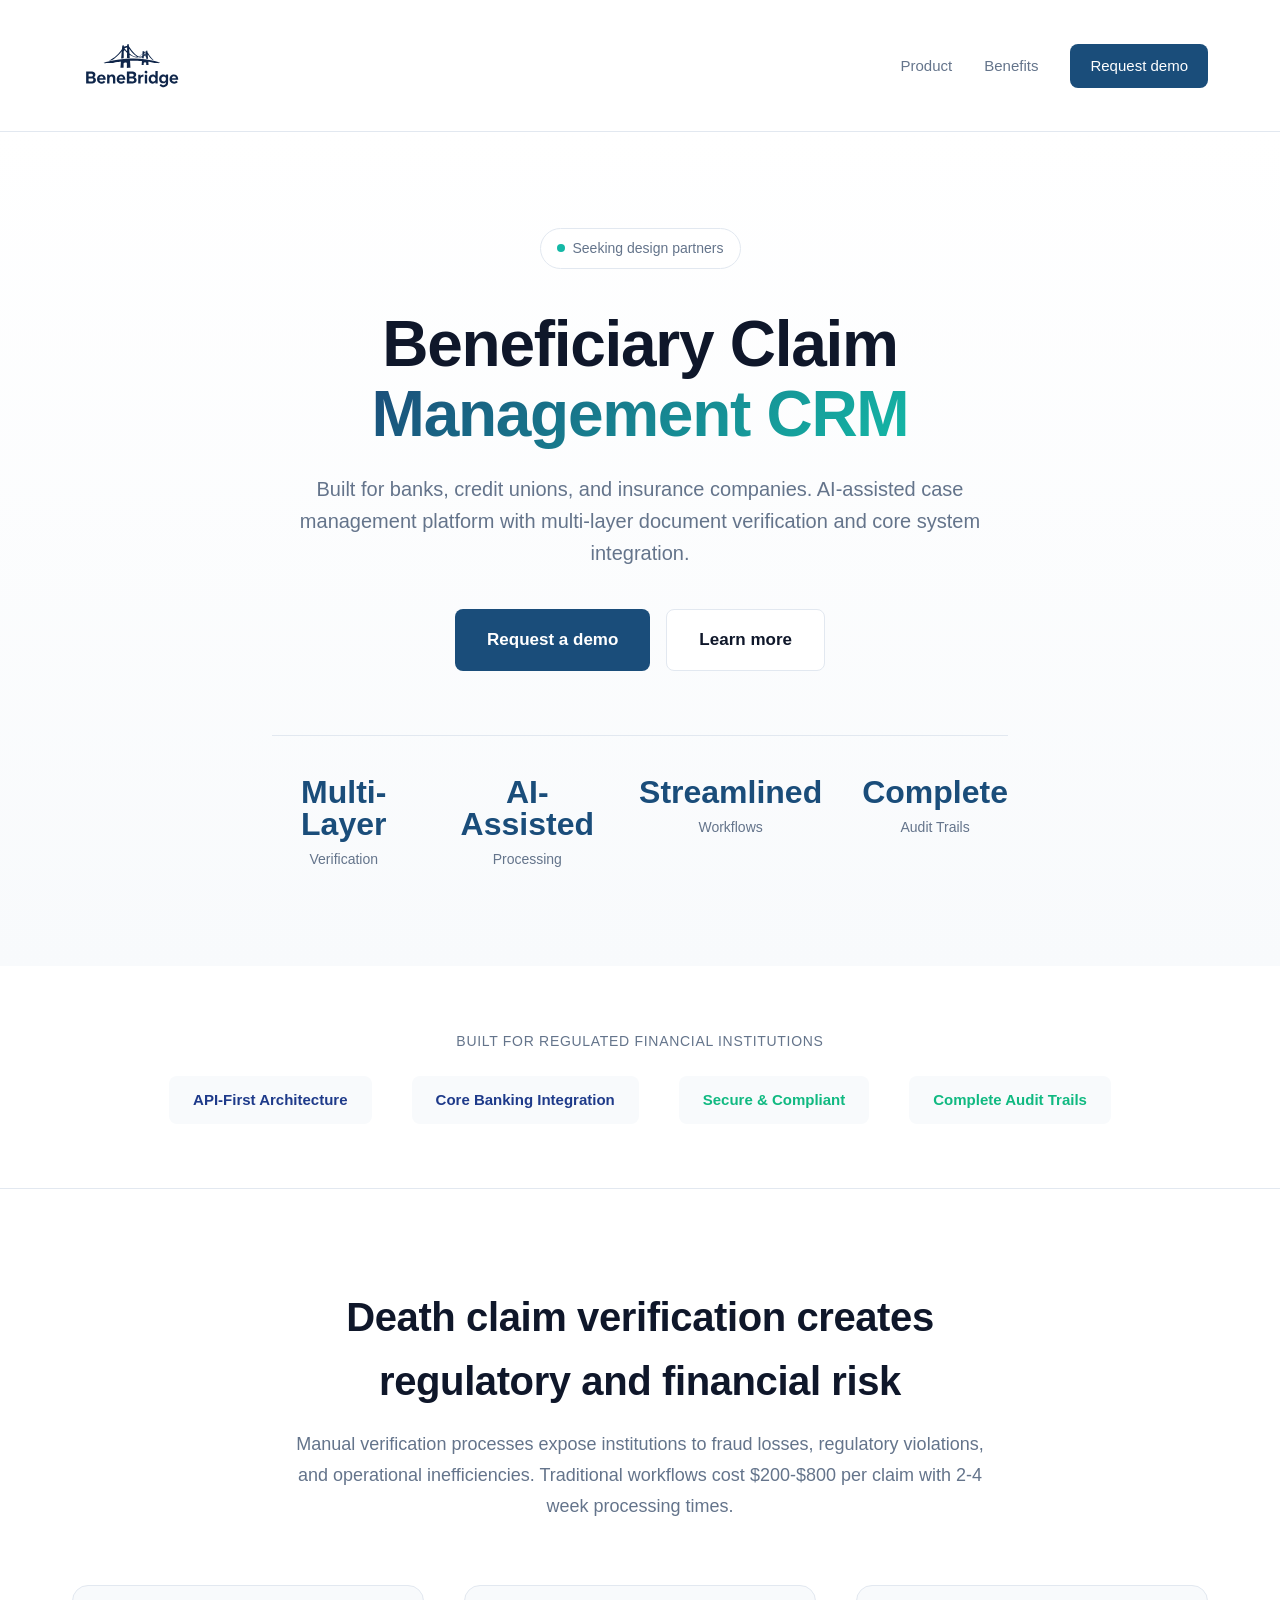
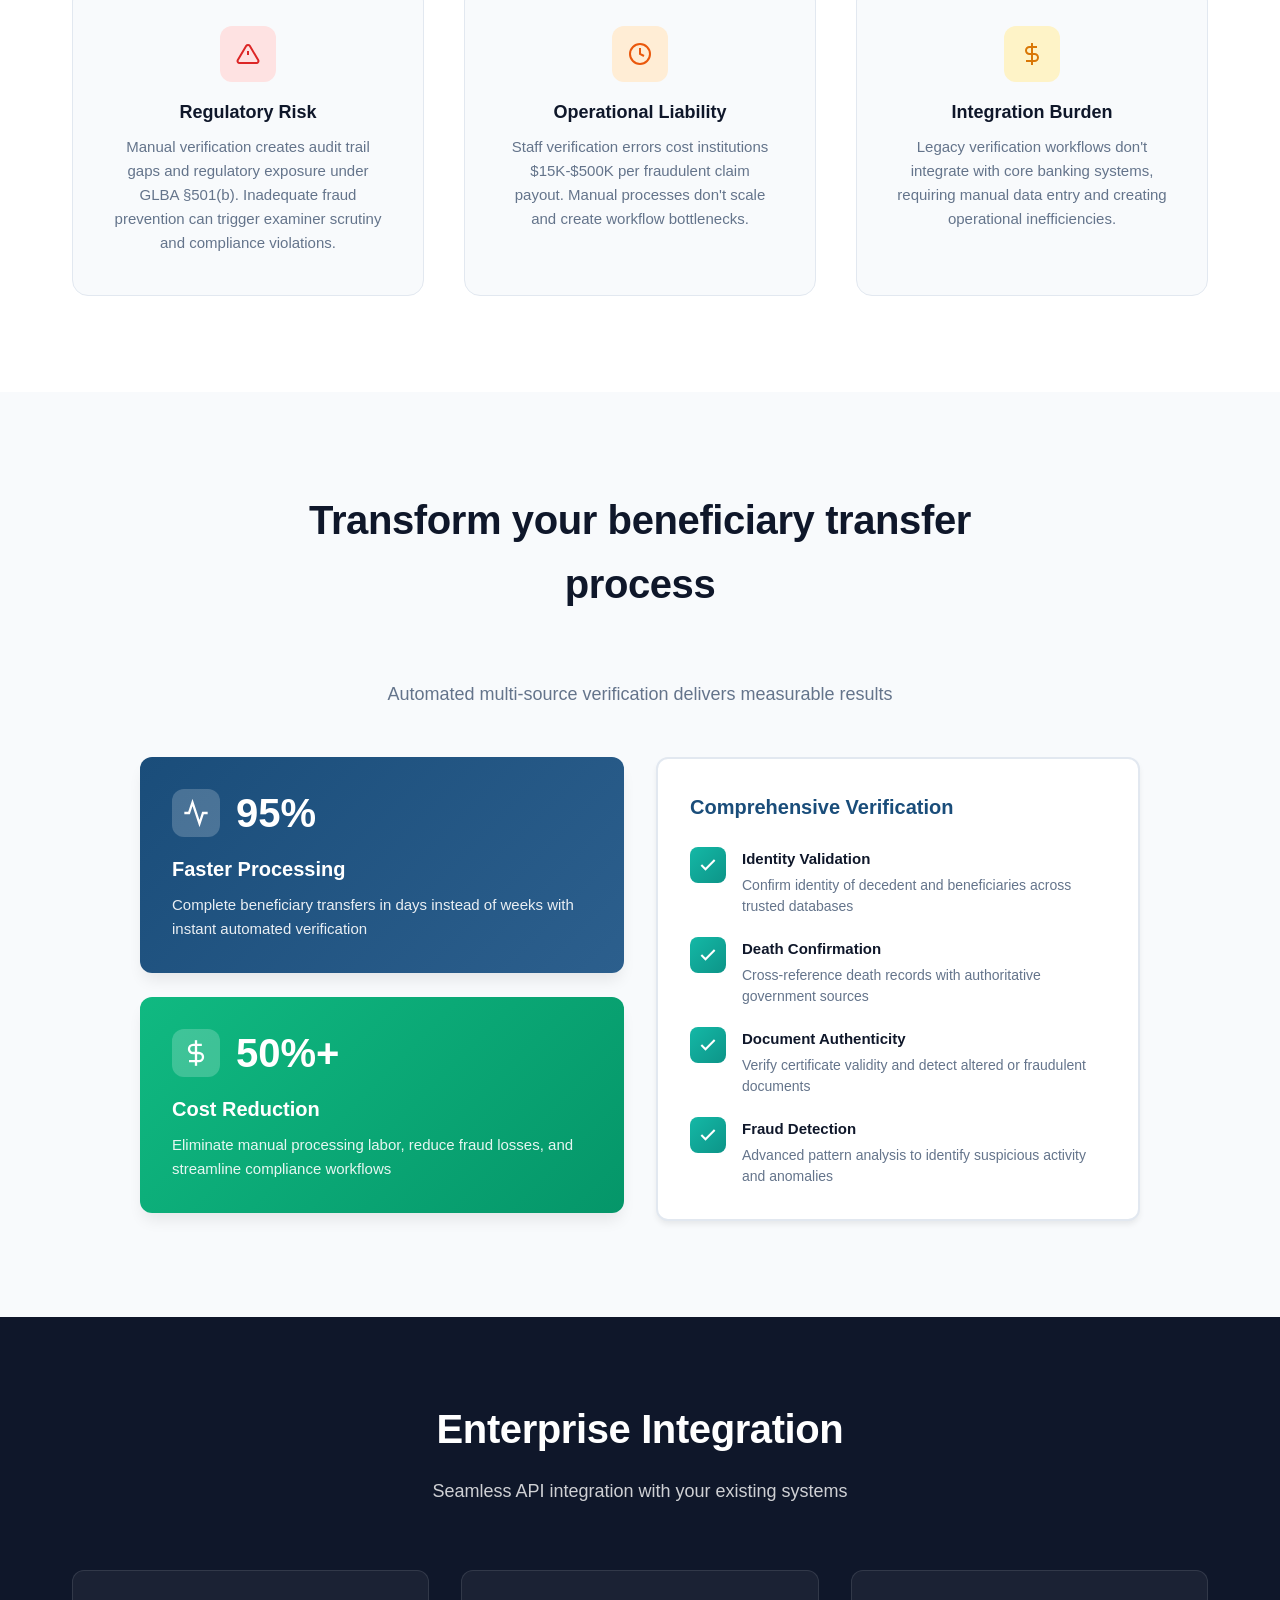
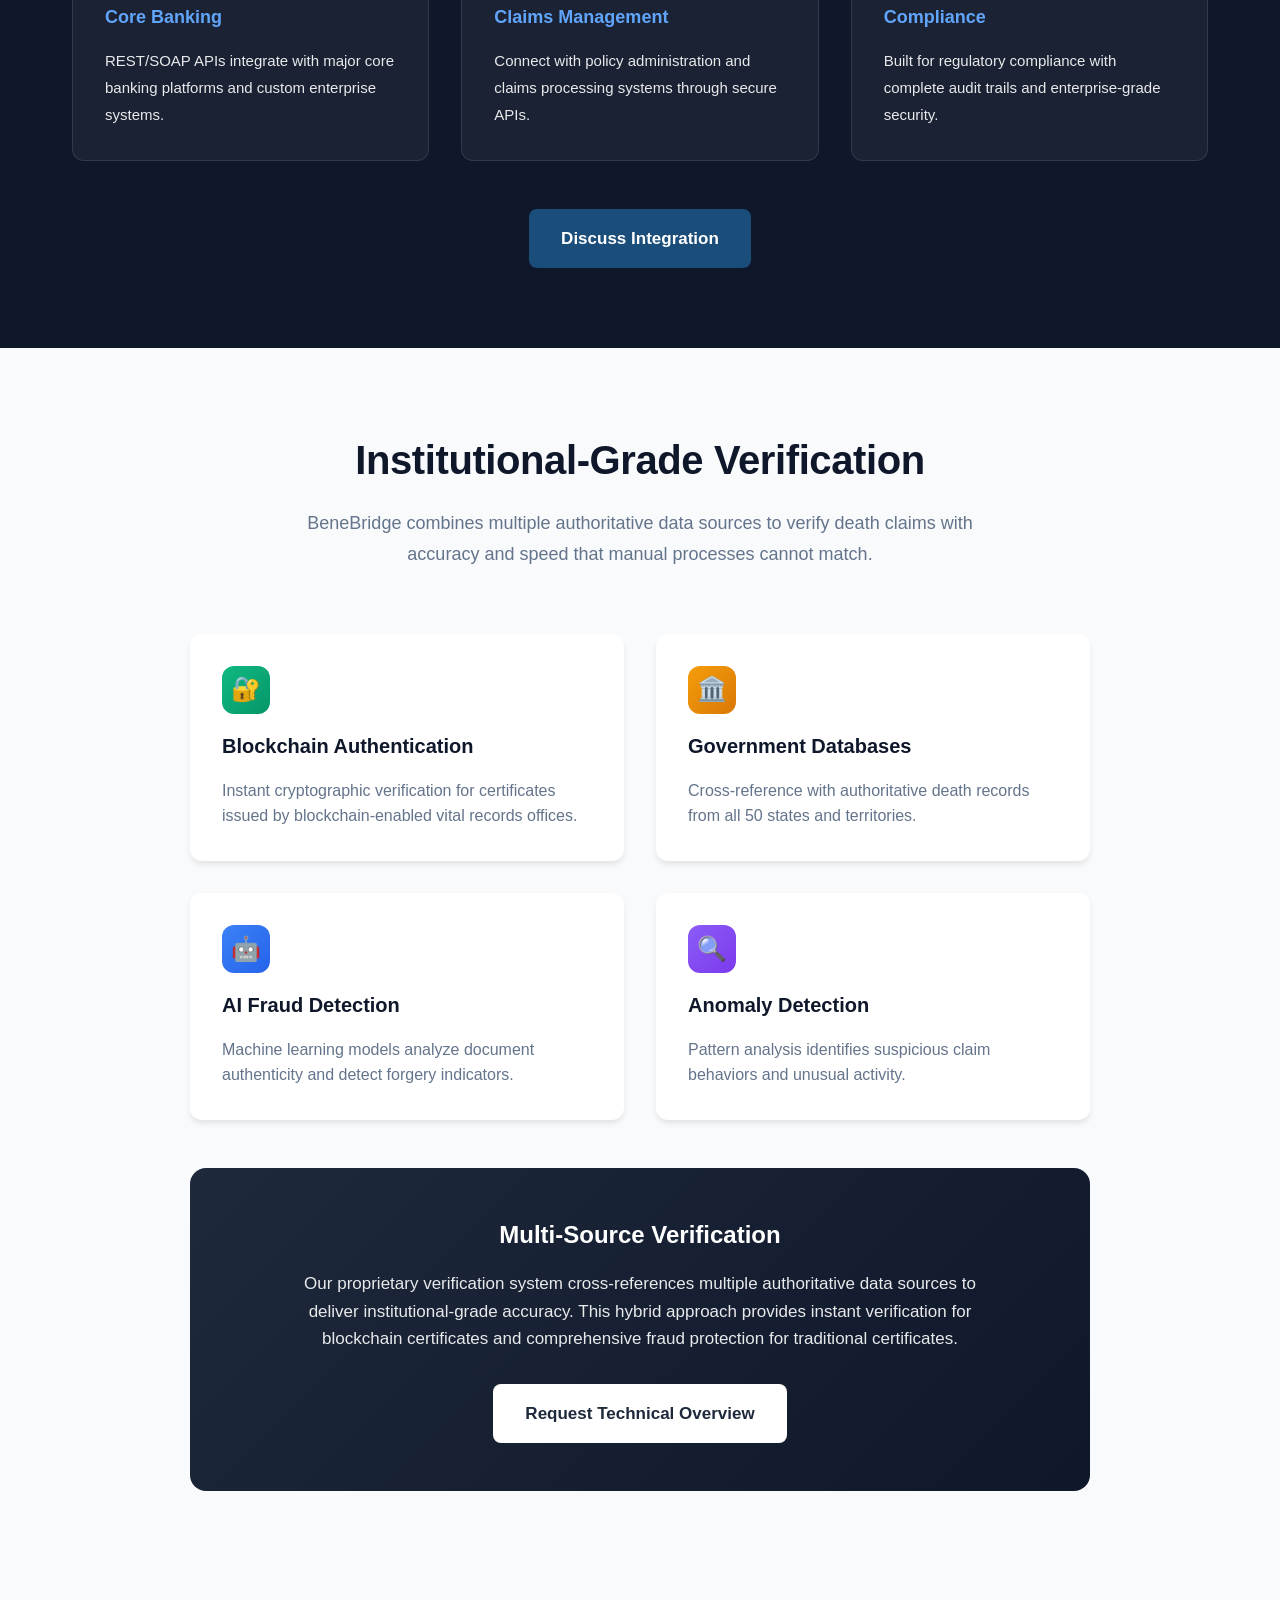
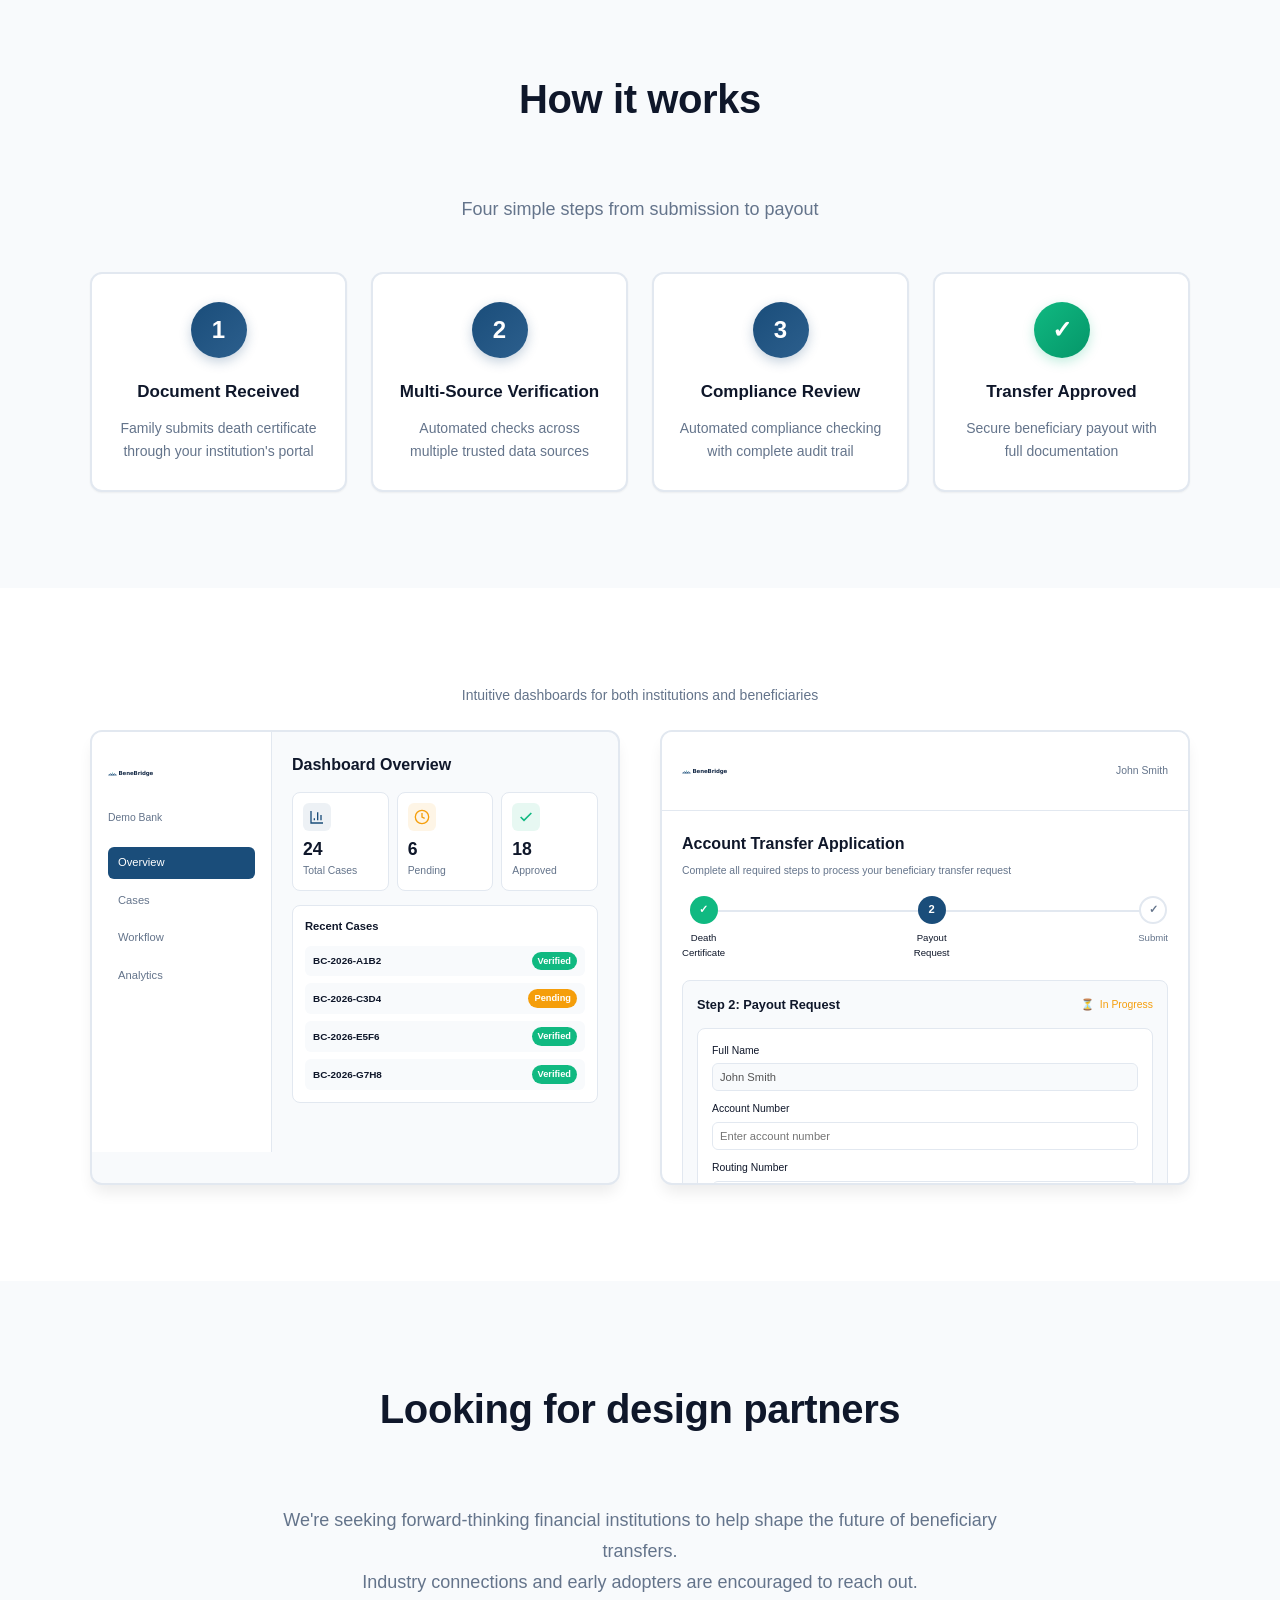
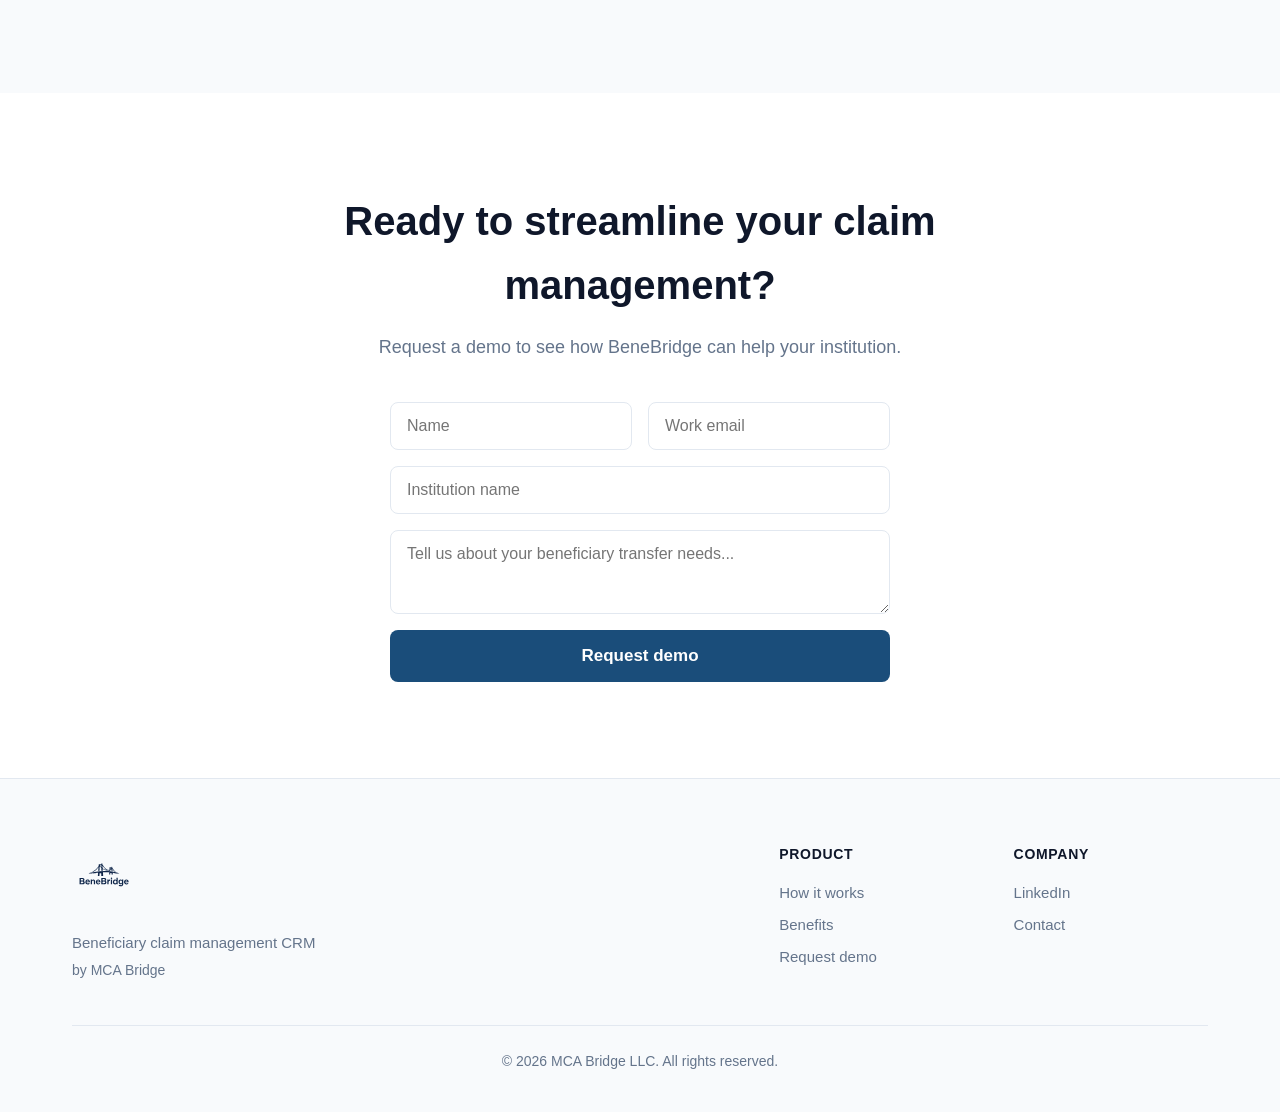
==== commit 7a8d630f: "Update website messaging to align with CRM positioning - Change headline from "Automated Death Claim" ====
--- a/index.html
+++ b/index.html
@@ -3,8 +3,8 @@
 <head>
     <meta charset="UTF-8">
     <meta name="viewport" content="width=device-width, initial-scale=1.0">
-    <meta name="description" content="BeneBridge automates beneficiary account transfers for financial institutions using blockchain-verified death certificates. Eliminate fraud, reduce costs, accelerate transfers.">
-    <title>BeneBridge - Automated Beneficiary Account Transfers</title>
+    <meta name="description" content="BeneBridge is a beneficiary claim management CRM for financial institutions. AI-assisted case management with multi-layer document verification and core system integration.">
+    <title>BeneBridge - Beneficiary Claim Management CRM</title>
     <link rel="stylesheet" href="style.css">
     <link rel="icon" type="image/svg+xml" href="benebridge-logo.svg">
 </head>
@@ -18,7 +18,6 @@
             <div class="nav-links">
                 <a href="#product">Product</a>
                 <a href="#benefits">Benefits</a>
-                <a href="#pricing">Pricing</a>
                 <a href="#contact" class="nav-cta">Request demo</a>
             </div>
         </div>
@@ -29,13 +28,13 @@
         <div class="container-narrow">
             <div class="hero-badge">
                 <span class="badge-dot"></span>
-                California pilot launching 2026
+                Seeking design partners
             </div>
             <h1 class="hero-headline">
-                Automated Death Claim <span class="gradient-text">Processing Infrastructure</span>
+                Beneficiary Claim <span class="gradient-text">Management CRM</span>
             </h1>
             <p class="hero-subheadline">
-                Built for banks, credit unions, and insurance companies. Multi-layer verification with API integrations for core banking and policy administration systems.
+                Built for banks, credit unions, and insurance companies. AI-assisted case management platform with multi-layer document verification and core system integration.
             </p>
             <div class="hero-cta">
                 <a href="#contact" class="btn btn-primary btn-large">Request a demo</a>
@@ -49,16 +48,16 @@
                     <div class="stat-label">Verification</div>
                 </div>
                 <div class="stat-item">
-                    <div class="stat-value">95%</div>
-                    <div class="stat-label">Faster Processing</div>
+                    <div class="stat-value">AI-Assisted</div>
+                    <div class="stat-label">Processing</div>
                 </div>
                 <div class="stat-item">
-                    <div class="stat-value">50%+</div>
-                    <div class="stat-label">Cost Reduction</div>
+                    <div class="stat-value">Streamlined</div>
+                    <div class="stat-label">Workflows</div>
                 </div>
                 <div class="stat-item">
-                    <div class="stat-value">Automated</div>
-                    <div class="stat-label">Compliance</div>
+                    <div class="stat-value">Complete</div>
+                    <div class="stat-label">Audit Trails</div>
                 </div>
             </div>
         </div>
@@ -511,68 +510,6 @@
         </div>
     </section>
 
-    <!-- Pricing -->
-    <section id="pricing" class="section-pricing">
-        <div class="container">
-            <h2 class="section-title-center">Flexible pricing for institutions of all sizes</h2>
-            <div class="pricing-modern">
-                <div class="price-card">
-                    <div class="price-header">
-                        <h3>Per Transaction</h3>
-                        <p class="price-description">Pay as you go</p>
-                    </div>
-                    <div class="price-amount">
-                        <span class="price-number">$50</span>
-                        <span class="price-period">per transfer</span>
-                    </div>
-                    <ul class="price-features">
-                        <li>Blockchain verification</li>
-                        <li>Automated compliance</li>
-                        <li>Complete audit trail</li>
-                        <li>Email support</li>
-                        <li>No minimum commitment</li>
-                    </ul>
-                </div>
-
-                <div class="price-card price-card-featured">
-                    <div class="price-badge">Most popular</div>
-                    <div class="price-header">
-                        <h3>Monthly SaaS</h3>
-                        <p class="price-description">Unlimited transfers</p>
-                    </div>
-                    <div class="price-amount">
-                        <span class="price-number-custom">Contact us</span>
-                    </div>
-                    <ul class="price-features">
-                        <li>Everything in per-transaction</li>
-                        <li>White-label portal</li>
-                        <li>Employee dashboard</li>
-                        <li>Priority support</li>
-                        <li>Custom integrations</li>
-                        <li>Analytics & reporting</li>
-                    </ul>
-                </div>
-
-                <div class="price-card">
-                    <div class="price-header">
-                        <h3>Enterprise</h3>
-                        <p class="price-description">Custom solution</p>
-                    </div>
-                    <div class="price-amount">
-                        <span class="price-number-custom">Let's talk</span>
-                    </div>
-                    <ul class="price-features">
-                        <li>Everything in SaaS</li>
-                        <li>Custom branding</li>
-                        <li>Dedicated support team</li>
-                        <li>SLA guarantees</li>
-                        <li>Multi-location support</li>
-                        <li>API access</li>
-                    </ul>
-                </div>
-            </div>
-        </div>
-    </section>
 
     <!-- Design Partners Section -->
     <section class="section-partners">
@@ -589,8 +526,8 @@
     <section id="contact" class="section-cta">
         <div class="container-narrow">
             <div class="cta-content">
-                <h2>Ready to automate beneficiary transfers?</h2>
-                <p>Join our pilot program. Request a demo to see BeneBridge in action.</p>
+                <h2>Ready to streamline your claim management?</h2>
+                <p>Request a demo to see how BeneBridge can help your institution.</p>
                 <form class="contact-form-modern" id="contactForm" name="contact" netlify netlify-honeypot="bot-field" action="/success" method="POST">
                     <input type="hidden" name="form-name" value="contact">
                     <input type="hidden" name="email-to" value="demo@benebridge.io">
@@ -618,7 +555,7 @@
             <div class="footer-grid">
                 <div class="footer-brand">
                     <img src="benebridge-full-logo.svg" alt="BeneBridge" height="64">
-                    <p>Automated beneficiary account transfers</p>
+                    <p>Beneficiary claim management CRM</p>
                     <p class="footer-company">by MCA Bridge</p>
                 </div>
                 <div class="footer-links-group">
@@ -626,7 +563,6 @@
                         <h4>Product</h4>
                         <a href="#product">How it works</a>
                         <a href="#benefits">Benefits</a>
-                        <a href="#pricing">Pricing</a>
                         <a href="#contact">Request demo</a>
                     </div>
                     <div class="footer-column">
--- a/style.css
+++ b/style.css
@@ -979,53 +979,189 @@
 /* ========================================
    RESPONSIVE
    ======================================== */
+
+/* Tablet - Medium screens */
+@media (max-width: 1024px) {
+    .container {
+        padding: 0 1.5rem;
+    }
+
+    .hero-stats {
+        grid-template-columns: repeat(2, 1fr);
+    }
+}
+
+/* Mobile - Small screens */
 @media (max-width: 768px) {
+    /* Navigation */
+    .nav {
+        padding: 0.75rem 0;
+    }
+
+    .nav-container {
+        padding: 0 1rem;
+    }
+
+    .nav-logo img {
+        height: 80px;
+    }
+
     .nav-links {
         display: none;
     }
 
+    /* Hero Section */
+    .hero {
+        padding: 3rem 0;
+    }
+
+    .hero-badge {
+        font-size: 0.75rem;
+        padding: 0.4rem 1rem;
+    }
+
     .hero-headline {
-        font-size: 2.5rem;
+        font-size: 2rem;
+        line-height: 1.2;
+    }
+
+    .hero-subheadline {
+        font-size: 1rem;
     }
 
     .hero-cta {
         flex-direction: column;
+        gap: 0.75rem;
+    }
+
+    .btn-large {
+        width: 100%;
+        text-align: center;
+        justify-content: center;
+    }
+
+    .hero-stats {
+        grid-template-columns: 1fr 1fr;
+        gap: 1rem;
+    }
+
+    .stat-value {
+        font-size: 1.5rem;
+    }
+
+    .stat-label {
+        font-size: 0.75rem;
+    }
+
+    /* Social Proof */
+    .logo-grid {
+        grid-template-columns: 1fr;
+        gap: 0.75rem;
+    }
+
+    /* Feature Grid */
+    .feature-grid-modern {
+        grid-template-columns: 1fr;
+    }
+
+    /* Benefits Section */
+    .benefits-two-col {
+        grid-template-columns: 1fr !important;
+    }
+
+    /* Sections */
+    .section-product,
+    .section-how,
+    .section-integration,
+    .section-methodology,
+    .section-workflow,
+    .section-pricing,
+    .section-partners,
+    .section-cta {
+        padding: 3rem 0;
+    }
+
+    .container {
+        padding: 0 1rem;
+    }
+
+    .section-title {
+        font-size: 1.75rem;
+    }
+
+    .section-subtitle {
+        font-size: 1rem;
+    }
+
+    /* Dashboard Preview */
+    .dashboard-preview-grid {
+        grid-template-columns: 1fr !important;
+    }
+
+    /* Workflow */
+    .workflow-grid {
+        grid-template-columns: 1fr !important;
+    }
+
+    .workflow-modern {
+        flex-direction: column;
+    }
+
+    .workflow-arrow-modern {
+        transform: rotate(90deg);
+    }
+
+    /* Pricing */
+    .pricing-modern {
+        grid-template-columns: 1fr;
+        gap: 1.5rem;
+    }
+
+    .price-card {
+        max-width: 100%;
+    }
+
+    /* Form */
+    .form-grid {
+        grid-template-columns: 1fr;
+    }
+
+    .contact-form-modern input,
+    .contact-form-modern textarea {
+        font-size: 16px; /* Prevents iOS zoom */
+    }
+
+    /* Footer */
+    .footer-grid {
+        grid-template-columns: 1fr;
+        gap: 2rem;
+    }
+
+    .footer-links-group {
+        grid-template-columns: 1fr 1fr;
+    }
+
+    /* Hide on mobile */
+    .hide-mobile {
+        display: none;
+    }
+}
+
+/* Extra Small Mobile */
+@media (max-width: 480px) {
+    .hero-headline {
+        font-size: 1.75rem;
     }
 
     .hero-stats {
         grid-template-columns: 1fr;
-        gap: var(--space-md);
-    }
-
-    .hide-mobile {
-        display: none;
-    }
-
-    .solution-content {
-        grid-template-columns: 1fr;
-    }
-
-    .workflow-modern {
-        flex-direction: column;
-    }
-
-    .workflow-arrow-modern {
-        transform: rotate(90deg);
-    }
-
-    .pricing-modern {
-        grid-template-columns: 1fr;
-    }
-
-    .form-grid {
-        grid-template-columns: 1fr;
-    }
-
-    .footer-grid {
-        grid-template-columns: 1fr;
     }
 
     .footer-links-group {
         grid-template-columns: 1fr;
     }
-}
+
+    .stat-value {
+        font-size: 1.25rem;
+    }
+}
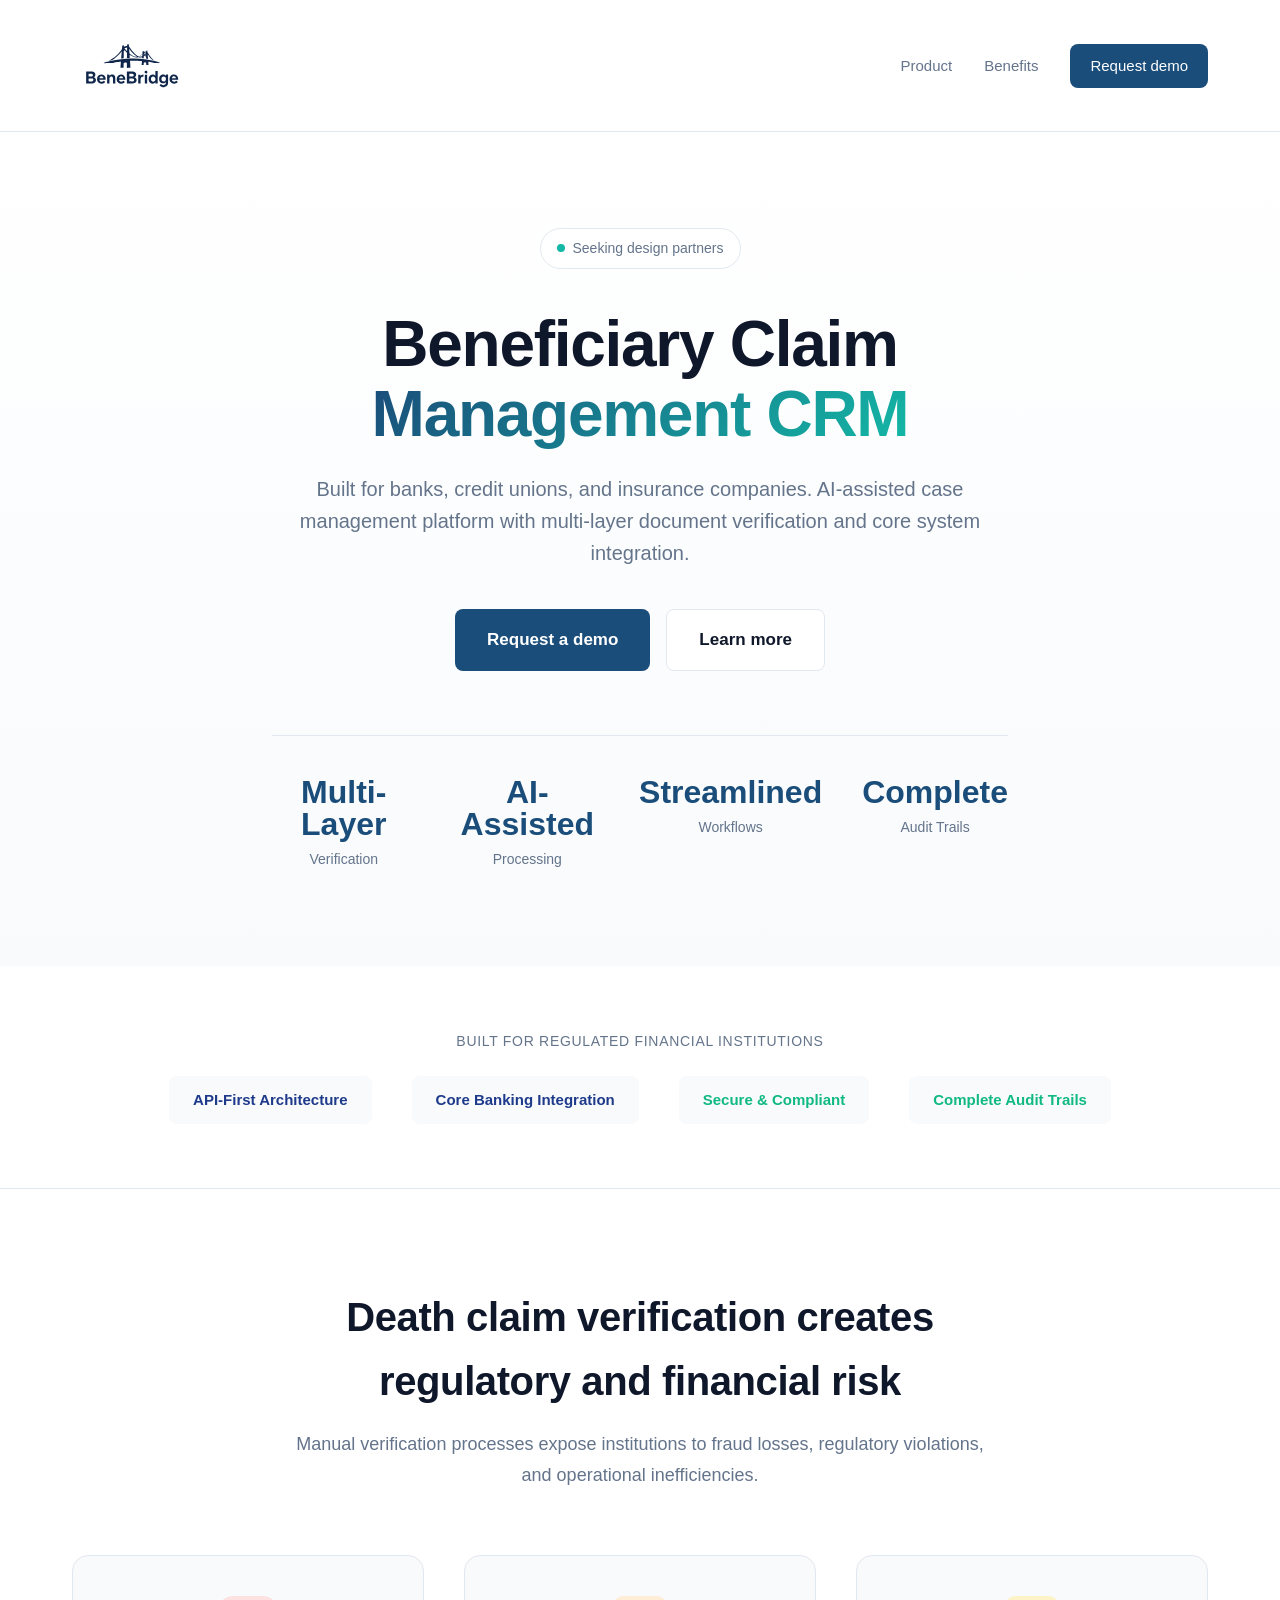
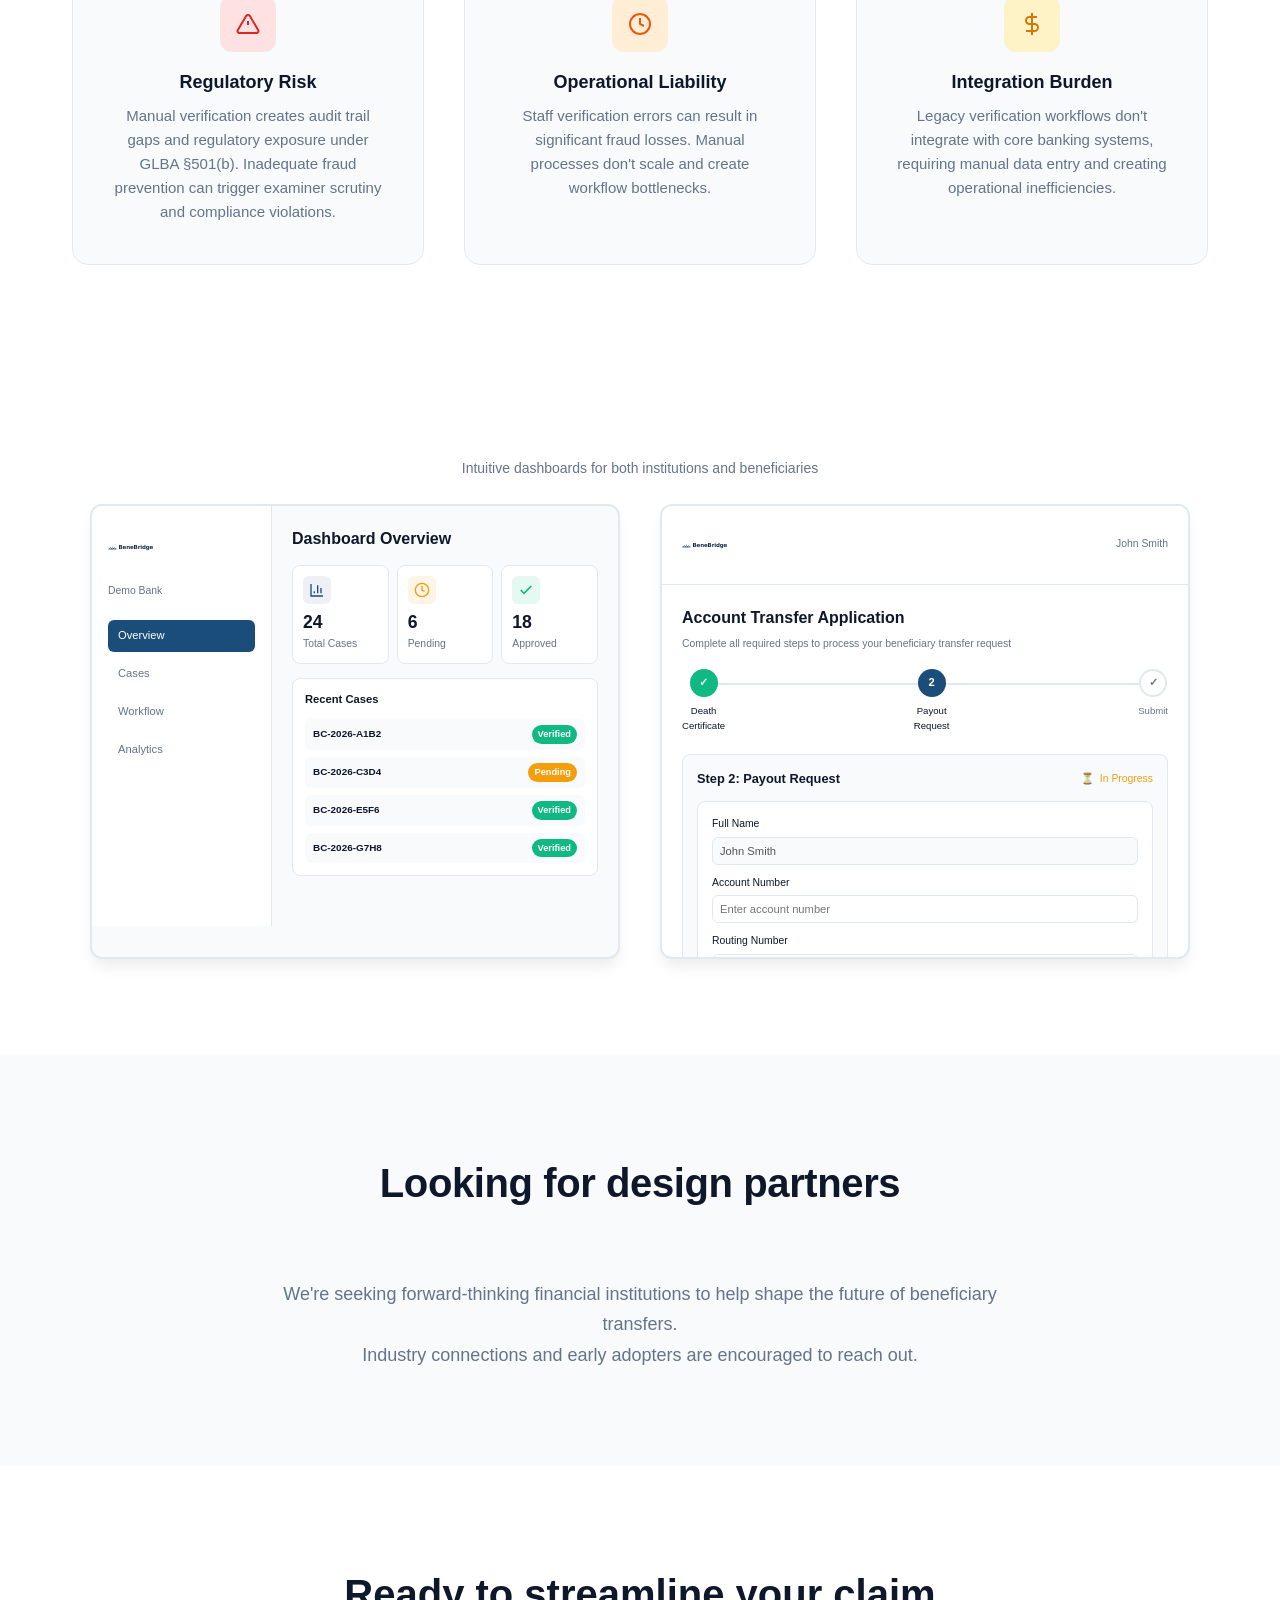
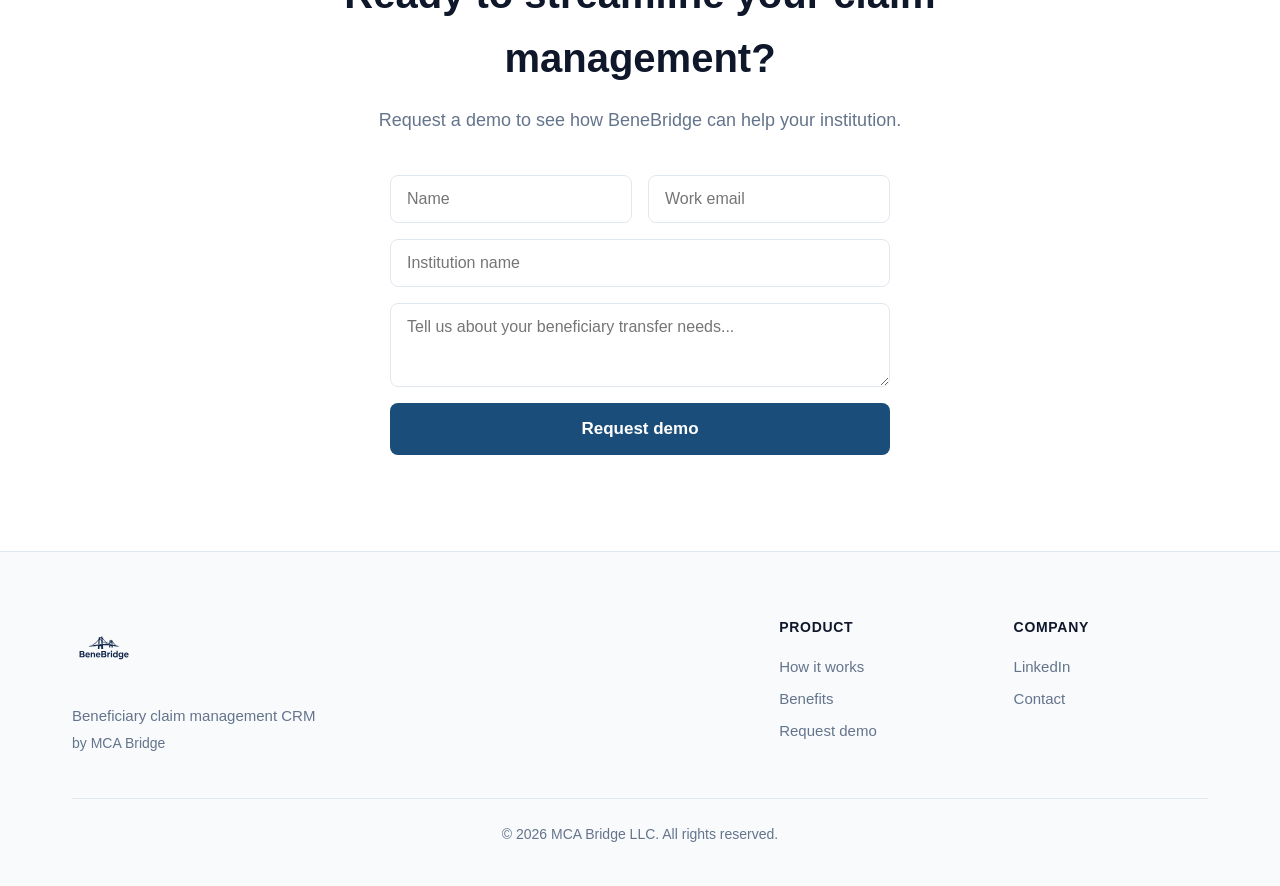
==== commit abb6820d: "Remove unverifiable claims and technical details - Removed "95% faster" and "50% cost reduction" cla" ====
--- a/index.html
+++ b/index.html
@@ -82,7 +82,7 @@
             <div class="section-header">
                 <h2 class="section-title">Death claim verification creates regulatory and financial risk</h2>
                 <p class="section-subtitle">
-                    Manual verification processes expose institutions to fraud losses, regulatory violations, and operational inefficiencies. Traditional workflows cost $200-$800 per claim with 2-4 week processing times.
+                    Manual verification processes expose institutions to fraud losses, regulatory violations, and operational inefficiencies.
                 </p>
             </div>
 
@@ -99,7 +99,7 @@
                         <svg width="24" height="24" viewBox="0 0 24 24" fill="none" stroke="currentColor" stroke-width="2"><circle cx="12" cy="12" r="10"/><polyline points="12 6 12 12 16 14"/></svg>
                     </div>
                     <h3>Operational Liability</h3>
-                    <p>Staff verification errors cost institutions $15K-$500K per fraudulent claim payout. Manual processes don't scale and create workflow bottlenecks.</p>
+                    <p>Staff verification errors can result in significant fraud losses. Manual processes don't scale and create workflow bottlenecks.</p>
                 </div>
                 <div class="feature-modern">
                     <div class="icon-container icon-yellow">
@@ -113,248 +113,8 @@
     </section>
 
 
-    <!-- Benefits Section -->
-    <section id="benefits" class="section-how" style="background: #f8fafc;">
-        <div class="container">
-            <div style="text-align: center; max-width: 800px; margin: 0 auto 3rem;">
-                <h2 class="section-title-center">Transform your beneficiary transfer process</h2>
-                <p style="color: var(--color-text-secondary); font-size: 1.125rem; margin-top: 1rem;">Automated multi-source verification delivers measurable results</p>
-            </div>
-
-            <!-- Two-column benefits layout -->
-            <div style="display: grid; grid-template-columns: 1fr 1fr; gap: 2rem; max-width: 1000px; margin: 0 auto;" class="benefits-two-col">
-                <!-- Left column - Large stat cards -->
-                <div style="display: flex; flex-direction: column; gap: 1.5rem;">
-                    <div style="background: linear-gradient(135deg, #1a4d7a 0%, #2c5f8d 100%); padding: 2rem; border-radius: 12px; color: white; box-shadow: var(--shadow-lg);">
-                        <div style="display: flex; align-items: center; gap: 1rem; margin-bottom: 1rem;">
-                            <div style="width: 48px; height: 48px; background: rgba(255, 255, 255, 0.2); border-radius: 12px; display: flex; align-items: center; justify-content: center;">
-                                <svg width="28" height="28" viewBox="0 0 24 24" fill="none" stroke="white" stroke-width="2">
-                                    <polyline points="22 12 18 12 15 21 9 3 6 12 2 12"/>
-                                </svg>
-                            </div>
-                            <div style="font-size: 2.5rem; font-weight: 700; line-height: 1;">95%</div>
-                        </div>
-                        <h3 style="font-size: 1.25rem; font-weight: 600; margin-bottom: 0.5rem;">Faster Processing</h3>
-                        <p style="color: rgba(255, 255, 255, 0.9); font-size: 0.9375rem;">Complete beneficiary transfers in days instead of weeks with instant automated verification</p>
-                    </div>
-
-                    <div style="background: linear-gradient(135deg, #10b981 0%, #059669 100%); padding: 2rem; border-radius: 12px; color: white; box-shadow: var(--shadow-lg);">
-                        <div style="display: flex; align-items: center; gap: 1rem; margin-bottom: 1rem;">
-                            <div style="width: 48px; height: 48px; background: rgba(255, 255, 255, 0.2); border-radius: 12px; display: flex; align-items: center; justify-content: center;">
-                                <svg width="28" height="28" viewBox="0 0 24 24" fill="none" stroke="white" stroke-width="2">
-                                    <line x1="12" y1="1" x2="12" y2="23"/><path d="M17 5H9.5a3.5 3.5 0 000 7h5a3.5 3.5 0 010 7H6"/>
-                                </svg>
-                            </div>
-                            <div style="font-size: 2.5rem; font-weight: 700; line-height: 1;">50%+</div>
-                        </div>
-                        <h3 style="font-size: 1.25rem; font-weight: 600; margin-bottom: 0.5rem;">Cost Reduction</h3>
-                        <p style="color: rgba(255, 255, 255, 0.9); font-size: 0.9375rem;">Eliminate manual processing labor, reduce fraud losses, and streamline compliance workflows</p>
-                    </div>
-                </div>
-
-                <!-- Right column - Feature breakdown -->
-                <div style="background: white; border: 2px solid var(--color-border); border-radius: 12px; padding: 2rem; box-shadow: var(--shadow-md);">
-                    <h3 style="font-size: 1.25rem; font-weight: 700; color: var(--color-primary); margin-bottom: 1.5rem;">Comprehensive Verification</h3>
-                    <div style="display: flex; flex-direction: column; gap: 1.25rem;">
-                        <div style="display: flex; gap: 1rem;">
-                            <div style="flex-shrink: 0; width: 36px; height: 36px; background: linear-gradient(135deg, #14b8a6 0%, #0d9488 100%); border-radius: 8px; display: flex; align-items: center; justify-content: center;">
-                                <svg width="20" height="20" viewBox="0 0 24 24" fill="none" stroke="white" stroke-width="2.5">
-                                    <polyline points="20 6 9 17 4 12"/>
-                                </svg>
-                            </div>
-                            <div>
-                                <h4 style="font-size: 0.9375rem; font-weight: 600; color: var(--color-text); margin-bottom: 0.25rem;">Identity Validation</h4>
-                                <p style="font-size: 0.875rem; color: var(--color-text-secondary); line-height: 1.5;">Confirm identity of decedent and beneficiaries across trusted databases</p>
-                            </div>
-                        </div>
-                        <div style="display: flex; gap: 1rem;">
-                            <div style="flex-shrink: 0; width: 36px; height: 36px; background: linear-gradient(135deg, #14b8a6 0%, #0d9488 100%); border-radius: 8px; display: flex; align-items: center; justify-content: center;">
-                                <svg width="20" height="20" viewBox="0 0 24 24" fill="none" stroke="white" stroke-width="2.5">
-                                    <polyline points="20 6 9 17 4 12"/>
-                                </svg>
-                            </div>
-                            <div>
-                                <h4 style="font-size: 0.9375rem; font-weight: 600; color: var(--color-text); margin-bottom: 0.25rem;">Death Confirmation</h4>
-                                <p style="font-size: 0.875rem; color: var(--color-text-secondary); line-height: 1.5;">Cross-reference death records with authoritative government sources</p>
-                            </div>
-                        </div>
-                        <div style="display: flex; gap: 1rem;">
-                            <div style="flex-shrink: 0; width: 36px; height: 36px; background: linear-gradient(135deg, #14b8a6 0%, #0d9488 100%); border-radius: 8px; display: flex; align-items: center; justify-content: center;">
-                                <svg width="20" height="20" viewBox="0 0 24 24" fill="none" stroke="white" stroke-width="2.5">
-                                    <polyline points="20 6 9 17 4 12"/>
-                                </svg>
-                            </div>
-                            <div>
-                                <h4 style="font-size: 0.9375rem; font-weight: 600; color: var(--color-text); margin-bottom: 0.25rem;">Document Authenticity</h4>
-                                <p style="font-size: 0.875rem; color: var(--color-text-secondary); line-height: 1.5;">Verify certificate validity and detect altered or fraudulent documents</p>
-                            </div>
-                        </div>
-                        <div style="display: flex; gap: 1rem;">
-                            <div style="flex-shrink: 0; width: 36px; height: 36px; background: linear-gradient(135deg, #14b8a6 0%, #0d9488 100%); border-radius: 8px; display: flex; align-items: center; justify-content: center;">
-                                <svg width="20" height="20" viewBox="0 0 24 24" fill="none" stroke="white" stroke-width="2.5">
-                                    <polyline points="20 6 9 17 4 12"/>
-                                </svg>
-                            </div>
-                            <div>
-                                <h4 style="font-size: 0.9375rem; font-weight: 600; color: var(--color-text); margin-bottom: 0.25rem;">Fraud Detection</h4>
-                                <p style="font-size: 0.875rem; color: var(--color-text-secondary); line-height: 1.5;">Advanced pattern analysis to identify suspicious activity and anomalies</p>
-                            </div>
-                        </div>
-                    </div>
-                </div>
-            </div>
-        </div>
-    </section>
-
-    <!-- Integration & Compliance -->
-    <section id="integration" class="section-integration" style="background: #0f172a; color: white; padding: 5rem 0;">
-        <div class="container">
-            <div class="section-header" style="text-align: center;">
-                <h2 class="section-title" style="color: white;">Enterprise Integration</h2>
-                <p style="color: rgba(255,255,255,0.8); max-width: 700px; margin: 1rem auto 3rem; font-size: 1.125rem;">
-                    Seamless API integration with your existing systems
-                </p>
-            </div>
-
-            <div style="display: grid; grid-template-columns: repeat(3, 1fr); gap: 2rem; margin-bottom: 3rem;">
-                <!-- Core Banking Integration -->
-                <div style="background: rgba(255,255,255,0.05); padding: 2rem; border-radius: 12px; border: 1px solid rgba(255,255,255,0.1);">
-                    <h3 style="font-size: 1.125rem; margin-bottom: 1rem; color: #60a5fa;">Core Banking</h3>
-                    <p style="color: rgba(255,255,255,0.9); font-size: 0.9375rem; line-height: 1.8;">
-                        REST/SOAP APIs integrate with major core banking platforms and custom enterprise systems.
-                    </p>
-                </div>
-
-                <!-- Policy Admin Integration -->
-                <div style="background: rgba(255,255,255,0.05); padding: 2rem; border-radius: 12px; border: 1px solid rgba(255,255,255,0.1);">
-                    <h3 style="font-size: 1.125rem; margin-bottom: 1rem; color: #60a5fa;">Claims Management</h3>
-                    <p style="color: rgba(255,255,255,0.9); font-size: 0.9375rem; line-height: 1.8;">
-                        Connect with policy administration and claims processing systems through secure APIs.
-                    </p>
-                </div>
-
-                <!-- Compliance & Security -->
-                <div style="background: rgba(255,255,255,0.05); padding: 2rem; border-radius: 12px; border: 1px solid rgba(255,255,255,0.1);">
-                    <h3 style="font-size: 1.125rem; margin-bottom: 1rem; color: #60a5fa;">Compliance</h3>
-                    <p style="color: rgba(255,255,255,0.9); font-size: 0.9375rem; line-height: 1.8;">
-                        Built for regulatory compliance with complete audit trails and enterprise-grade security.
-                    </p>
-                </div>
-            </div>
-
-            <!-- API Documentation CTA -->
-            <div style="text-align: center;">
-                <a href="#contact" class="btn btn-primary btn-large">Discuss Integration</a>
-            </div>
-        </div>
-    </section>
-
-    <!-- Verification Methodology -->
-    <section id="methodology" class="section-methodology" style="background: #f8fafc; padding: 5rem 0;">
-        <div class="container">
-            <div class="section-header" style="text-align: center;">
-                <h2 class="section-title">Institutional-Grade Verification</h2>
-                <p class="section-subtitle" style="max-width: 800px; margin: 1rem auto;">
-                    BeneBridge combines multiple authoritative data sources to verify death claims with accuracy and speed that manual processes cannot match.
-                </p>
-            </div>
-
-            <div style="display: grid; grid-template-columns: repeat(2, 1fr); gap: 2rem; margin-top: 3rem; max-width: 900px; margin-left: auto; margin-right: auto;">
-                <!-- Blockchain Authentication -->
-                <div style="background: white; padding: 2rem; border-radius: 12px; box-shadow: 0 4px 6px -1px rgba(0,0,0,0.1);">
-                    <div style="width: 48px; height: 48px; background: linear-gradient(135deg, #10b981, #059669); border-radius: 12px; display: flex; align-items: center; justify-content: center; font-size: 24px; margin-bottom: 1rem;">
-                        🔐
-                    </div>
-                    <h3 style="font-size: 1.25rem; font-weight: 700; margin-bottom: 1rem;">Blockchain Authentication</h3>
-                    <p style="color: #64748b; line-height: 1.6;">
-                        Instant cryptographic verification for certificates issued by blockchain-enabled vital records offices.
-                    </p>
-                </div>
-
-                <!-- Government Databases -->
-                <div style="background: white; padding: 2rem; border-radius: 12px; box-shadow: 0 4px 6px -1px rgba(0,0,0,0.1);">
-                    <div style="width: 48px; height: 48px; background: linear-gradient(135deg, #f59e0b, #d97706); border-radius: 12px; display: flex; align-items: center; justify-content: center; font-size: 24px; margin-bottom: 1rem;">
-                        🏛️
-                    </div>
-                    <h3 style="font-size: 1.25rem; font-weight: 700; margin-bottom: 1rem;">Government Databases</h3>
-                    <p style="color: #64748b; line-height: 1.6;">
-                        Cross-reference with authoritative death records from all 50 states and territories.
-                    </p>
-                </div>
-
-                <!-- AI Fraud Detection -->
-                <div style="background: white; padding: 2rem; border-radius: 12px; box-shadow: 0 4px 6px -1px rgba(0,0,0,0.1);">
-                    <div style="width: 48px; height: 48px; background: linear-gradient(135deg, #3b82f6, #2563eb); border-radius: 12px; display: flex; align-items: center; justify-content: center; font-size: 24px; margin-bottom: 1rem;">
-                        🤖
-                    </div>
-                    <h3 style="font-size: 1.25rem; font-weight: 700; margin-bottom: 1rem;">AI Fraud Detection</h3>
-                    <p style="color: #64748b; line-height: 1.6;">
-                        Machine learning models analyze document authenticity and detect forgery indicators.
-                    </p>
-                </div>
-
-                <!-- Anomaly Detection -->
-                <div style="background: white; padding: 2rem; border-radius: 12px; box-shadow: 0 4px 6px -1px rgba(0,0,0,0.1);">
-                    <div style="width: 48px; height: 48px; background: linear-gradient(135deg, #8b5cf6, #7c3aed); border-radius: 12px; display: flex; align-items: center; justify-content: center; font-size: 24px; margin-bottom: 1rem;">
-                        🔍
-                    </div>
-                    <h3 style="font-size: 1.25rem; font-weight: 700; margin-bottom: 1rem;">Anomaly Detection</h3>
-                    <p style="color: #64748b; line-height: 1.6;">
-                        Pattern analysis identifies suspicious claim behaviors and unusual activity.
-                    </p>
-                </div>
-            </div>
-
-            <!-- Multi-Source Approach -->
-            <div style="background: linear-gradient(135deg, #1e293b, #0f172a); color: white; padding: 3rem; border-radius: 16px; margin-top: 3rem; text-align: center; max-width: 900px; margin-left: auto; margin-right: auto;">
-                <h3 style="font-size: 1.5rem; font-weight: 700; margin-bottom: 1rem; color: white;">Multi-Source Verification</h3>
-                <p style="color: rgba(255,255,255,0.9); max-width: 700px; margin: 0 auto; font-size: 1.0625rem;">
-                    Our proprietary verification system cross-references multiple authoritative data sources to deliver institutional-grade accuracy. This hybrid approach provides instant verification for blockchain certificates and comprehensive fraud protection for traditional certificates.
-                </p>
-                <div style="margin-top: 2rem;">
-                    <a href="#contact" class="btn btn-primary btn-large" style="background: white; color: #1e293b;">Request Technical Overview</a>
-                </div>
-            </div>
-        </div>
-    </section>
-
-    <!-- How It Works -->
-    <section class="section-workflow">
-        <div class="container">
-            <h2 class="section-title-center">How it works</h2>
-            <p style="text-align: center; color: var(--color-text-secondary); font-size: 1.125rem; margin: 1rem auto 3rem; max-width: 700px;">Four simple steps from submission to payout</p>
-
-            <div style="display: grid; grid-template-columns: repeat(4, 1fr); gap: 1.5rem; max-width: 1100px; margin: 0 auto;" class="workflow-grid">
-                <!-- Step 1 -->
-                <div style="background: white; border: 2px solid var(--color-border); border-radius: 12px; padding: 1.75rem 1.5rem; text-align: center; box-shadow: var(--shadow-sm);">
-                    <div style="width: 56px; height: 56px; background: linear-gradient(135deg, #1a4d7a 0%, #2c5f8d 100%); color: white; border-radius: 50%; display: flex; align-items: center; justify-content: center; font-size: 1.5rem; font-weight: 700; margin: 0 auto 1.25rem; box-shadow: 0 4px 12px rgba(26, 77, 122, 0.25);">1</div>
-                    <h3 style="font-size: 1.0625rem; font-weight: 600; color: var(--color-text); margin-bottom: 0.75rem;">Document Received</h3>
-                    <p style="font-size: 0.875rem; color: var(--color-text-secondary); line-height: 1.6;">Family submits death certificate through your institution's portal</p>
-                </div>
-
-                <!-- Step 2 -->
-                <div style="background: white; border: 2px solid var(--color-border); border-radius: 12px; padding: 1.75rem 1.5rem; text-align: center; box-shadow: var(--shadow-sm);">
-                    <div style="width: 56px; height: 56px; background: linear-gradient(135deg, #1a4d7a 0%, #2c5f8d 100%); color: white; border-radius: 50%; display: flex; align-items: center; justify-content: center; font-size: 1.5rem; font-weight: 700; margin: 0 auto 1.25rem; box-shadow: 0 4px 12px rgba(26, 77, 122, 0.25);">2</div>
-                    <h3 style="font-size: 1.0625rem; font-weight: 600; color: var(--color-text); margin-bottom: 0.75rem;">Multi-Source Verification</h3>
-                    <p style="font-size: 0.875rem; color: var(--color-text-secondary); line-height: 1.6;">Automated checks across multiple trusted data sources</p>
-                </div>
-
-                <!-- Step 3 -->
-                <div style="background: white; border: 2px solid var(--color-border); border-radius: 12px; padding: 1.75rem 1.5rem; text-align: center; box-shadow: var(--shadow-sm);">
-                    <div style="width: 56px; height: 56px; background: linear-gradient(135deg, #1a4d7a 0%, #2c5f8d 100%); color: white; border-radius: 50%; display: flex; align-items: center; justify-content: center; font-size: 1.5rem; font-weight: 700; margin: 0 auto 1.25rem; box-shadow: 0 4px 12px rgba(26, 77, 122, 0.25);">3</div>
-                    <h3 style="font-size: 1.0625rem; font-weight: 600; color: var(--color-text); margin-bottom: 0.75rem;">Compliance Review</h3>
-                    <p style="font-size: 0.875rem; color: var(--color-text-secondary); line-height: 1.6;">Automated compliance checking with complete audit trail</p>
-                </div>
-
-                <!-- Step 4 -->
-                <div style="background: white; border: 2px solid var(--color-border); border-radius: 12px; padding: 1.75rem 1.5rem; text-align: center; box-shadow: var(--shadow-sm);">
-                    <div style="width: 56px; height: 56px; background: linear-gradient(135deg, #10b981 0%, #059669 100%); color: white; border-radius: 50%; display: flex; align-items: center; justify-content: center; font-size: 1.5rem; font-weight: 700; margin: 0 auto 1.25rem; box-shadow: 0 4px 12px rgba(16, 185, 129, 0.25);">✓</div>
-                    <h3 style="font-size: 1.0625rem; font-weight: 600; color: var(--color-text); margin-bottom: 0.75rem;">Transfer Approved</h3>
-                    <p style="font-size: 0.875rem; color: var(--color-text-secondary); line-height: 1.6;">Secure beneficiary payout with full documentation</p>
-                </div>
-            </div>
-        </div>
-    </section>
+
+
 
     <!-- Dashboard Preview Section -->
     <section style="background: white; padding: var(--space-2xl) 0;">
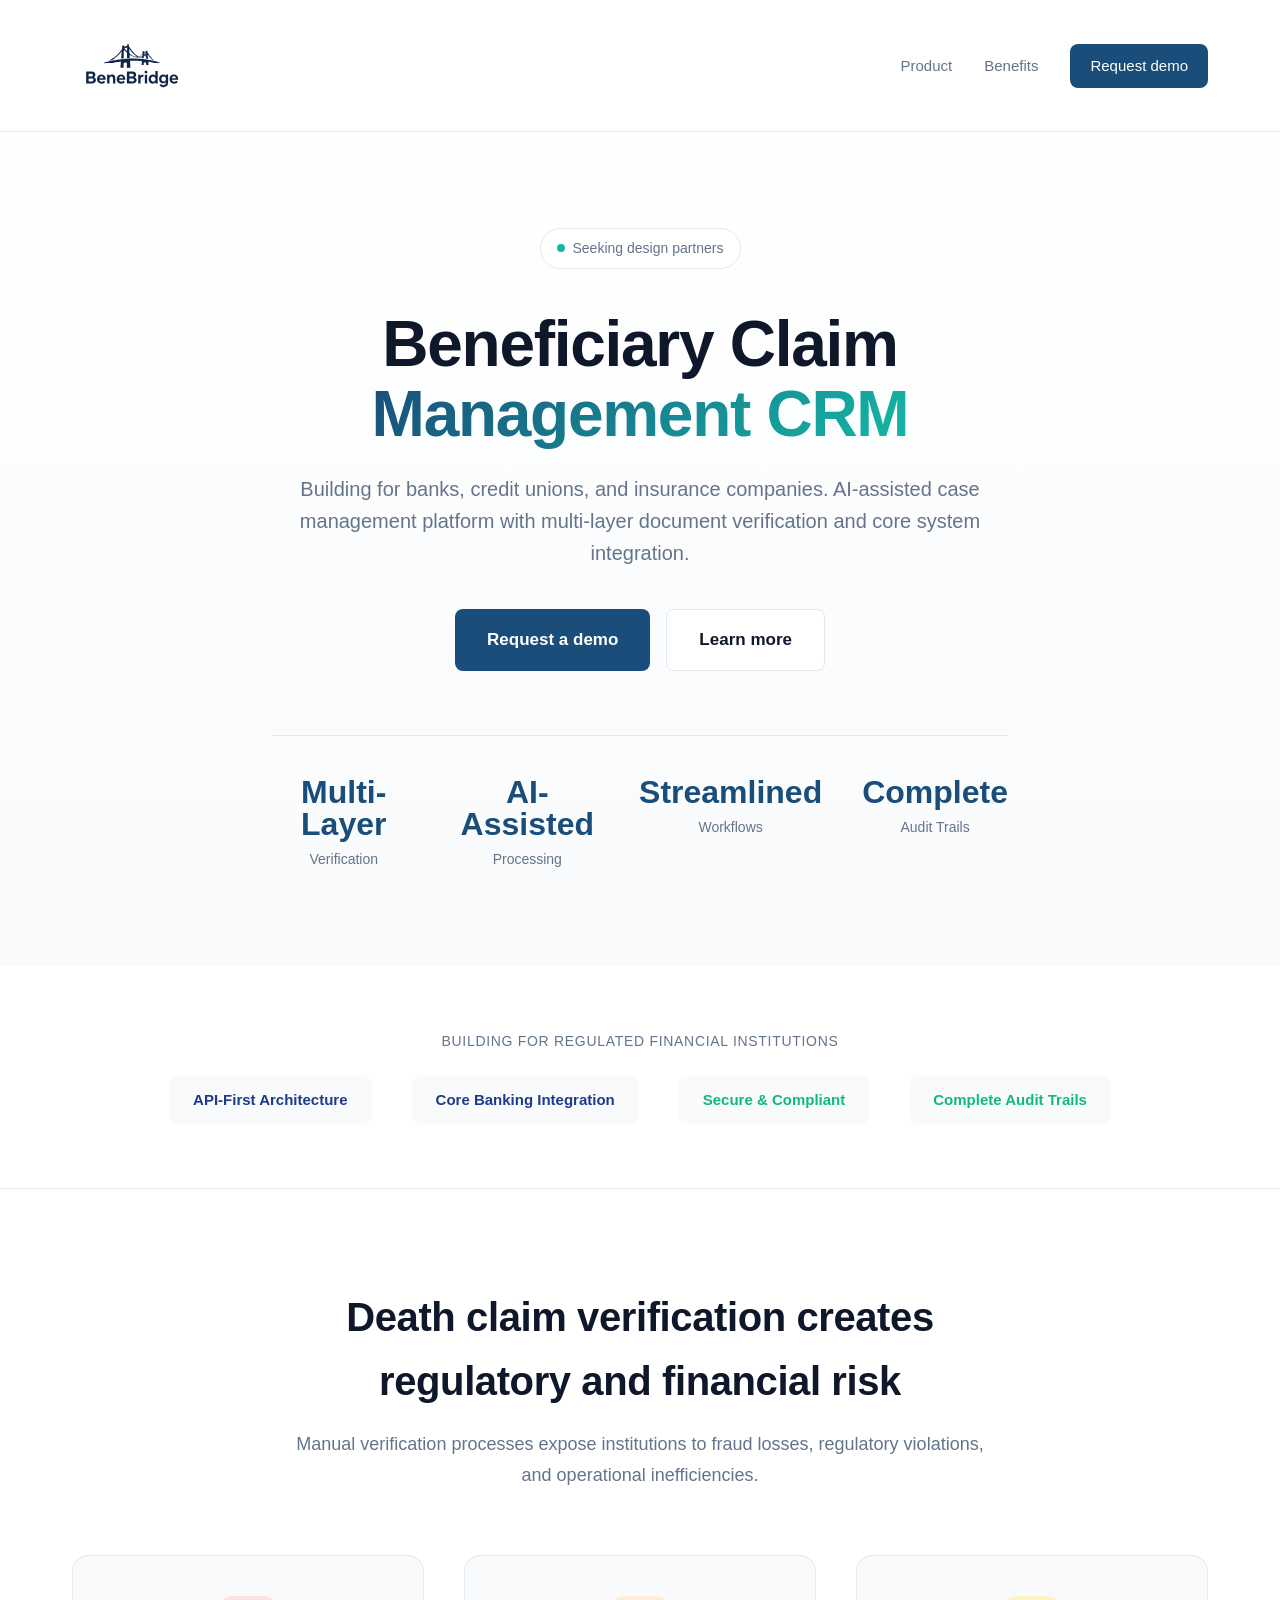
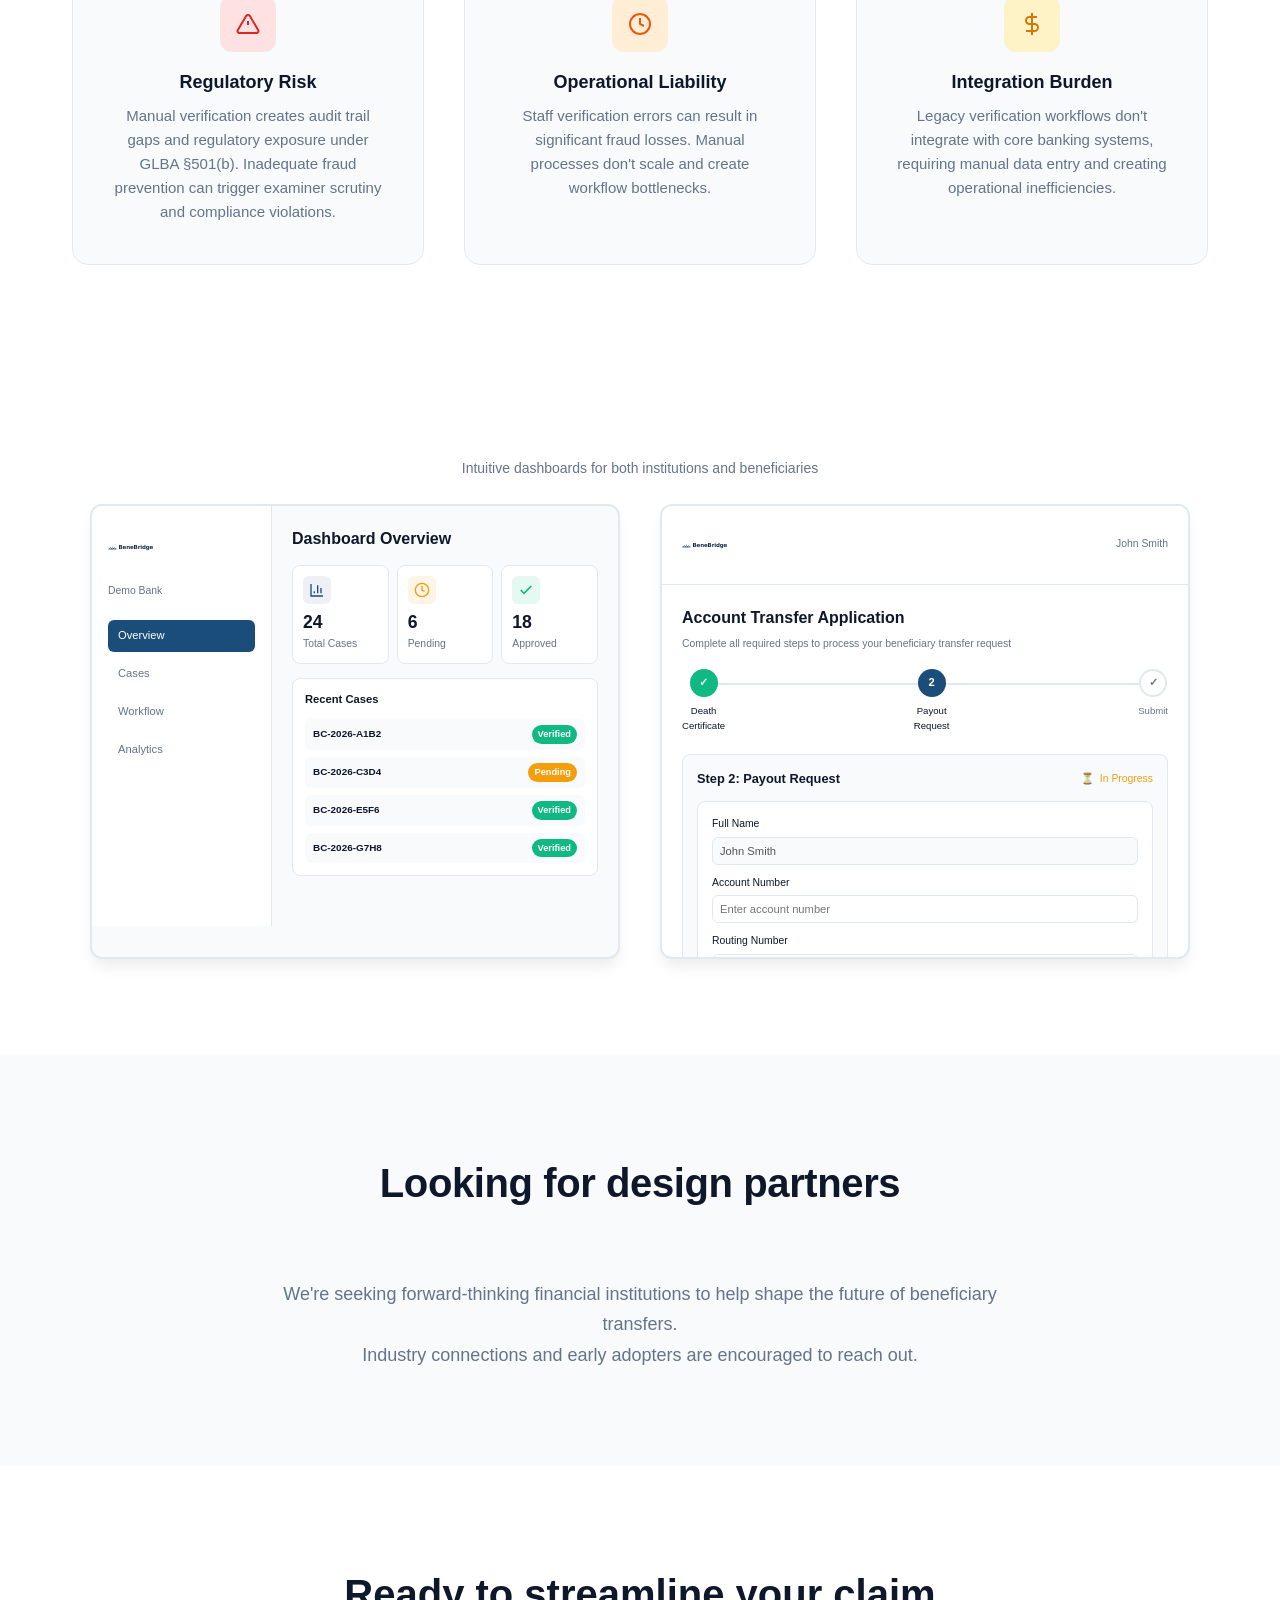
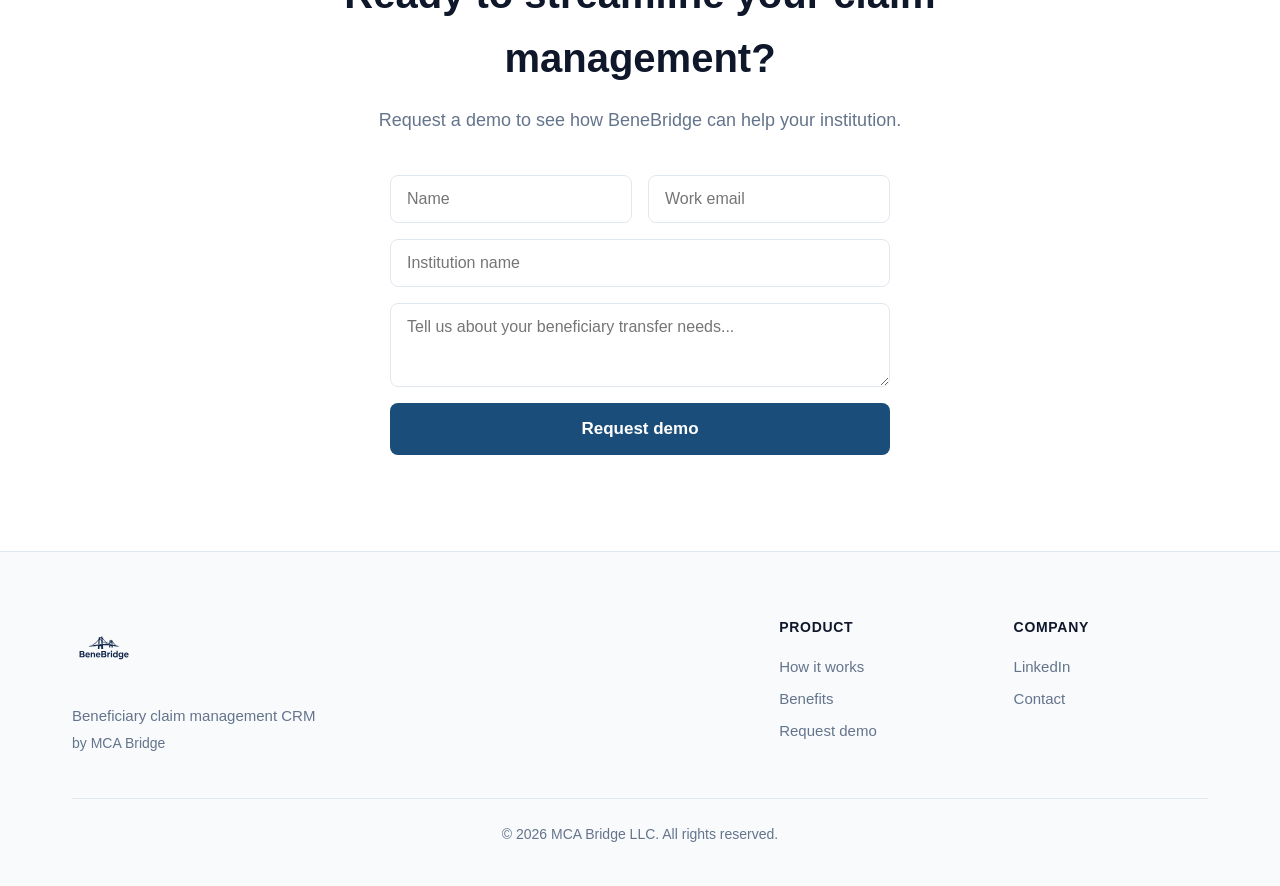
==== commit dd491cf4: "Change 'Built for' to 'Building for' to indicate development stage - Updated hero subheadline from "" ====
--- a/index.html
+++ b/index.html
@@ -34,7 +34,7 @@
                 Beneficiary Claim <span class="gradient-text">Management CRM</span>
             </h1>
             <p class="hero-subheadline">
-                Built for banks, credit unions, and insurance companies. AI-assisted case management platform with multi-layer document verification and core system integration.
+                Building for banks, credit unions, and insurance companies. AI-assisted case management platform with multi-layer document verification and core system integration.
             </p>
             <div class="hero-cta">
                 <a href="#contact" class="btn btn-primary btn-large">Request a demo</a>
@@ -66,7 +66,7 @@
     <!-- Social Proof / Logos -->
     <section class="social-proof">
         <div class="container">
-            <p class="social-proof-label">Built for regulated financial institutions</p>
+            <p class="social-proof-label">Building for regulated financial institutions</p>
             <div class="logo-grid">
                 <div class="partner-logo" style="font-weight: 600; color: #1e3a8a;">API-First Architecture</div>
                 <div class="partner-logo" style="font-weight: 600; color: #1e3a8a;">Core Banking Integration</div>
